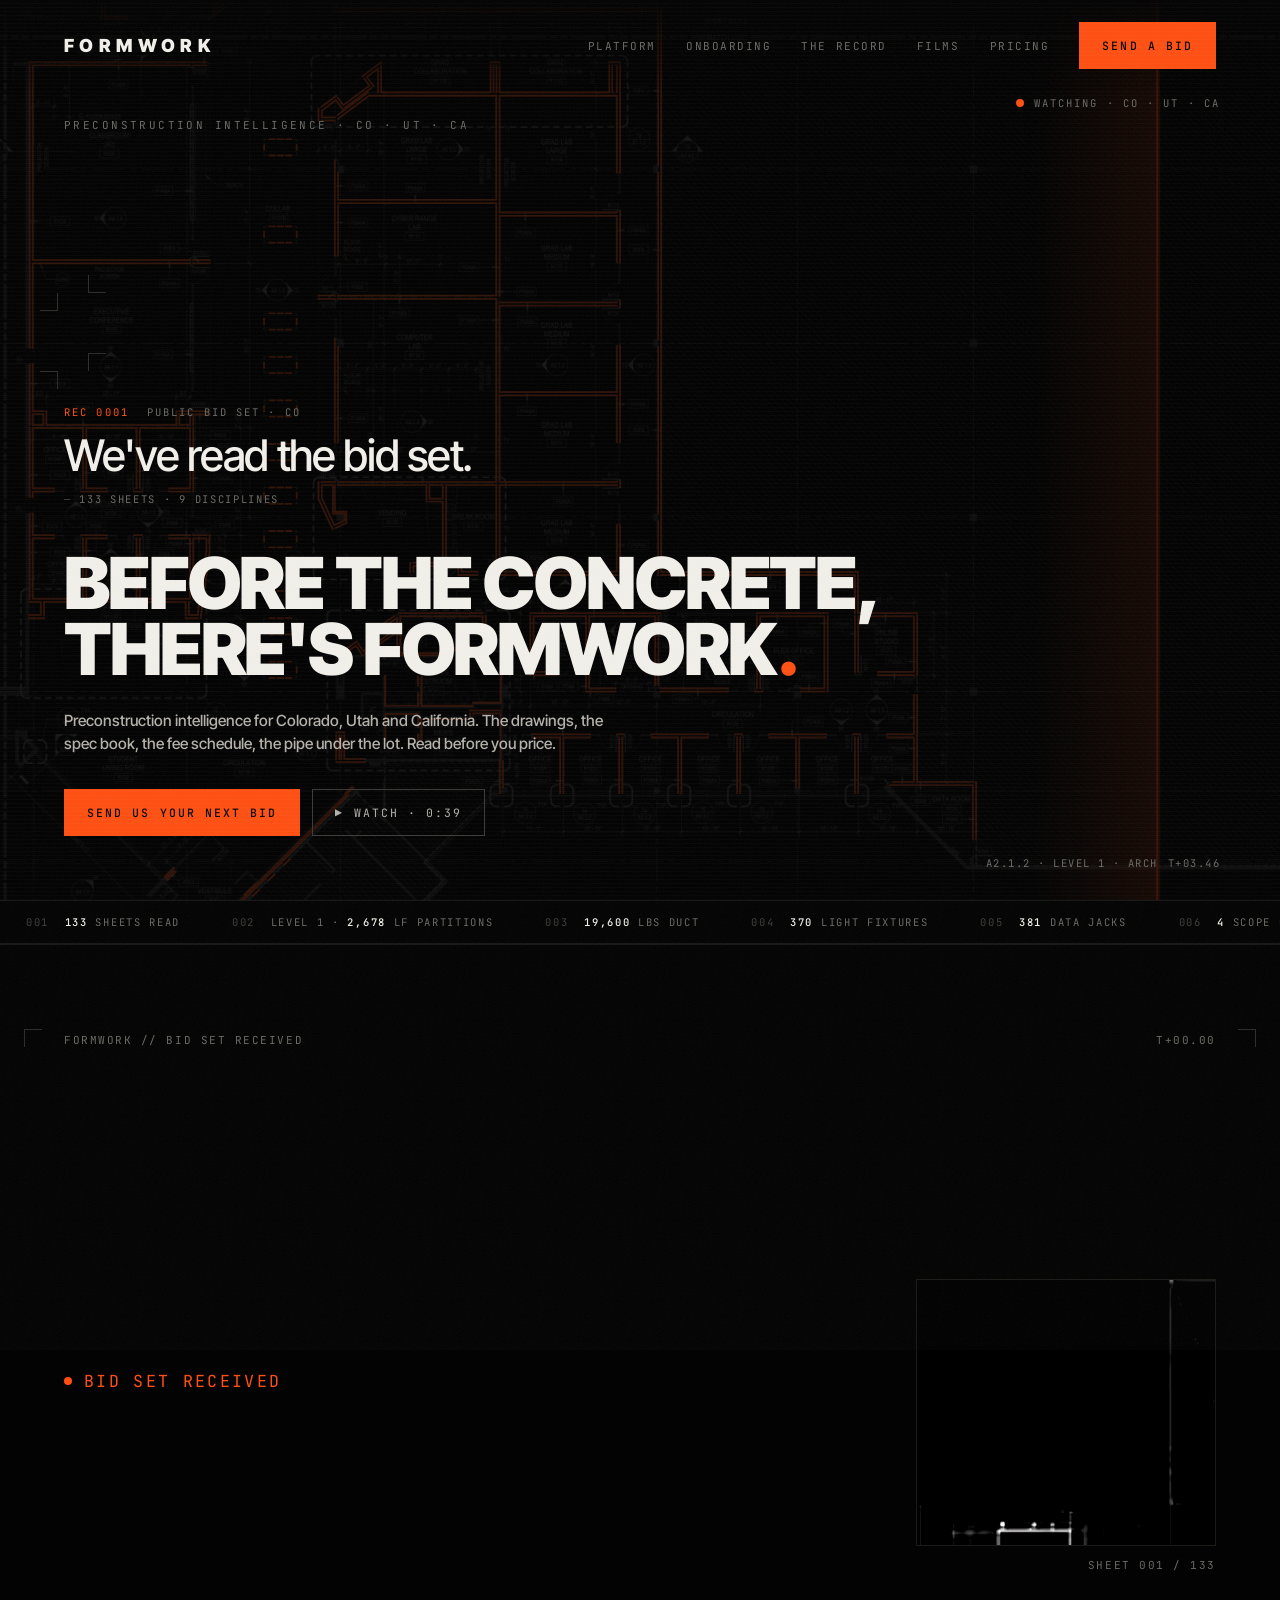
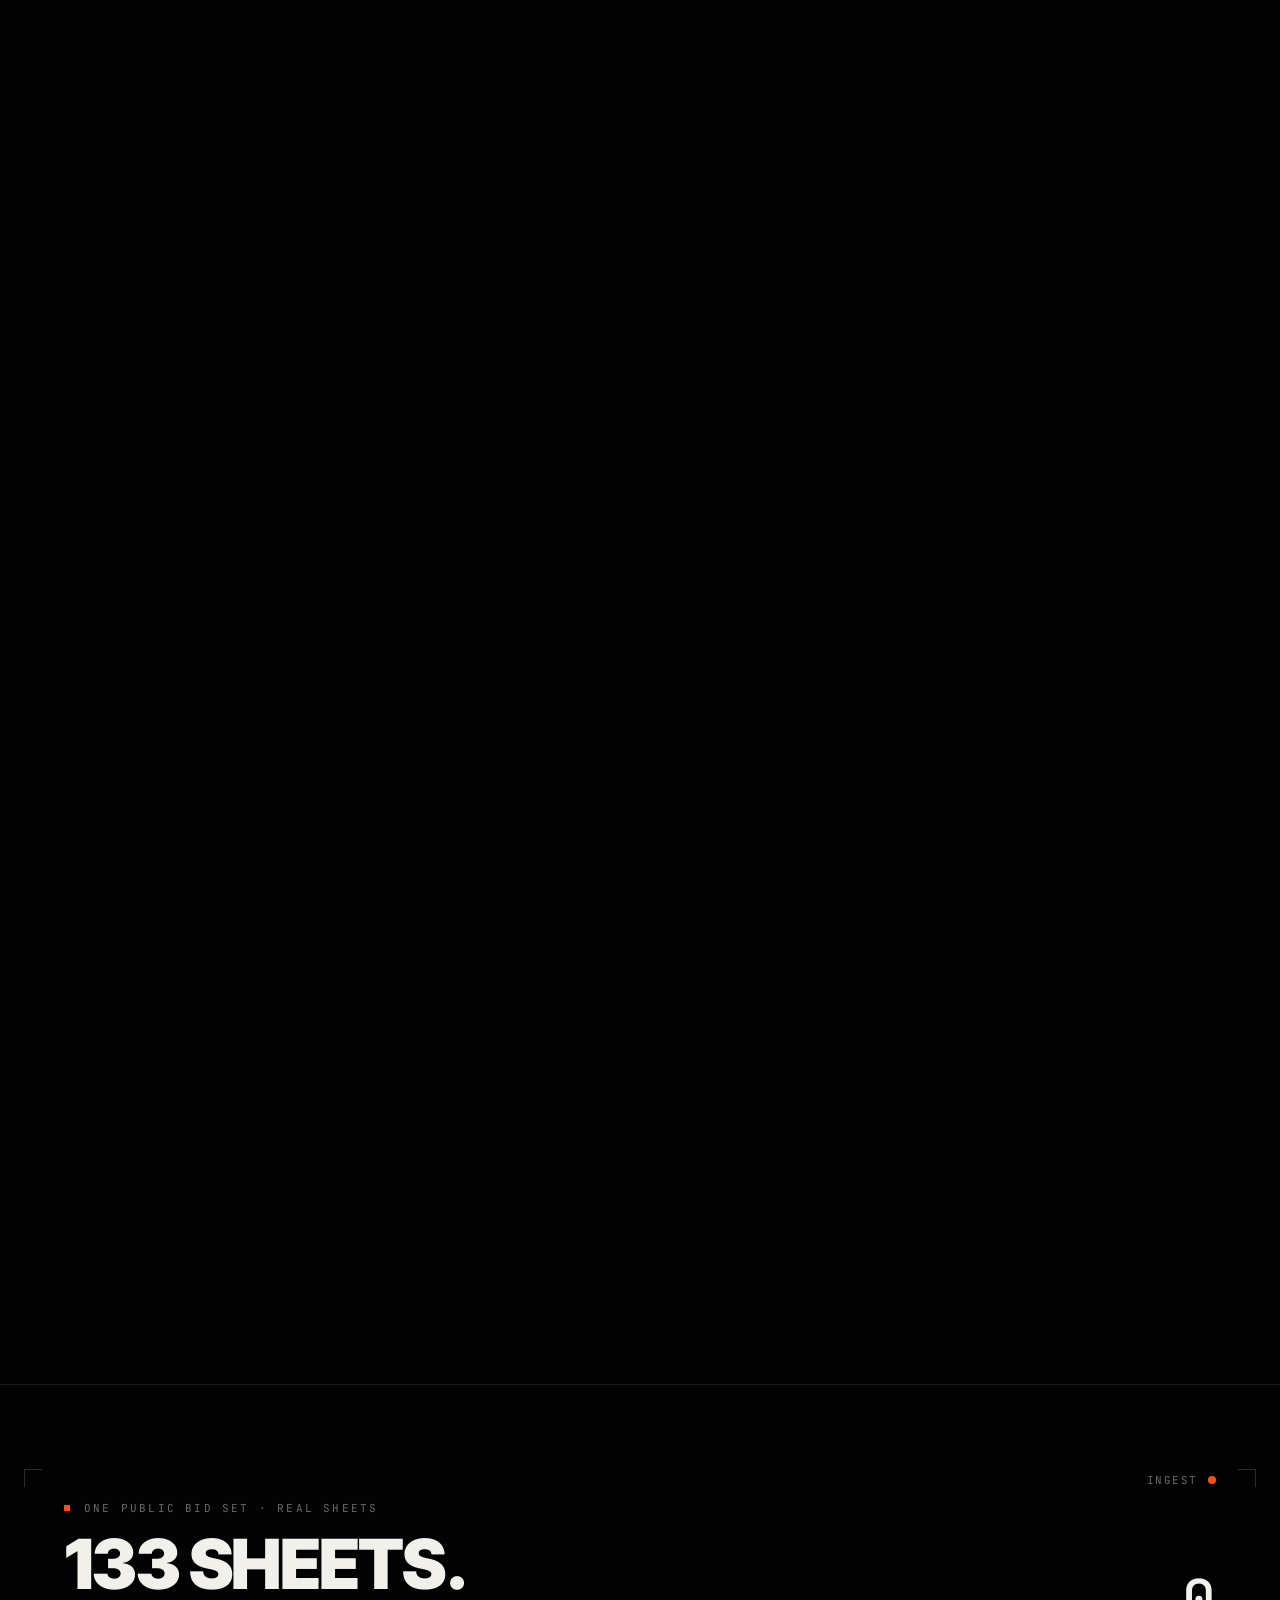
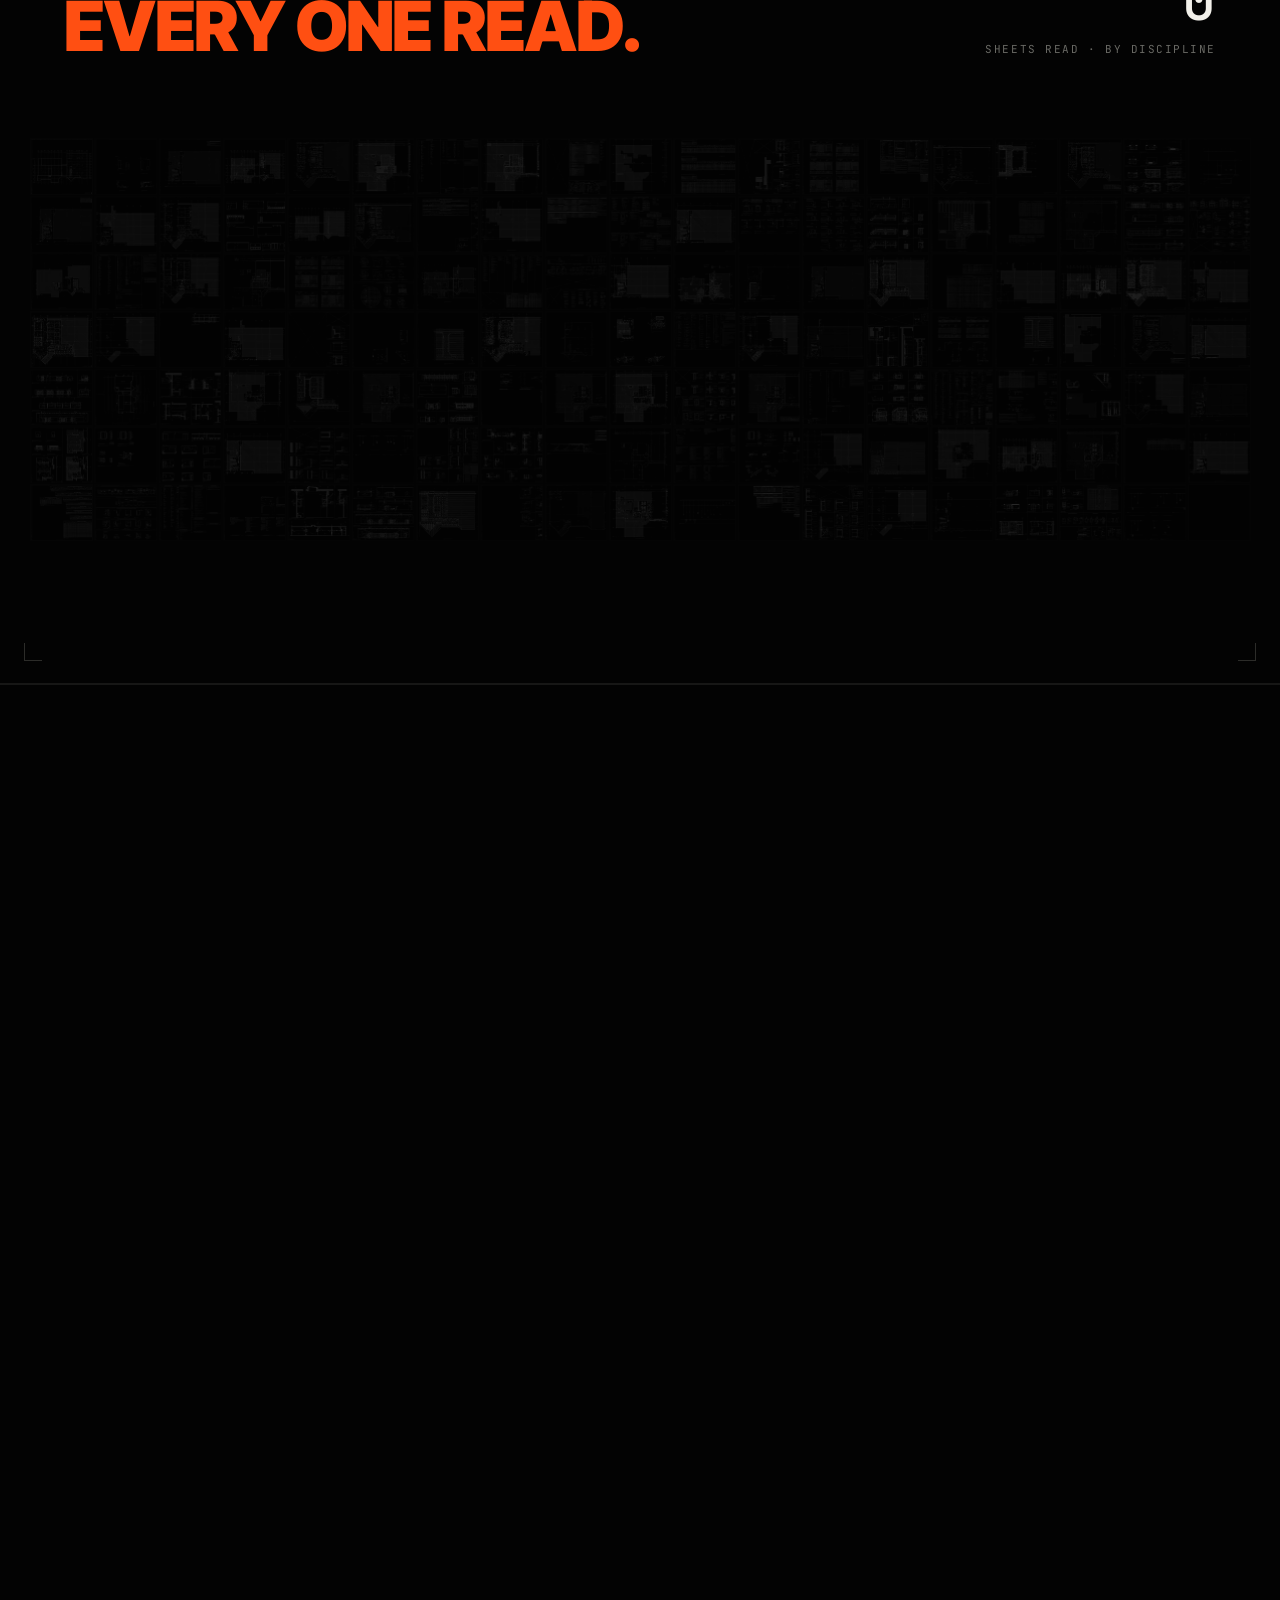
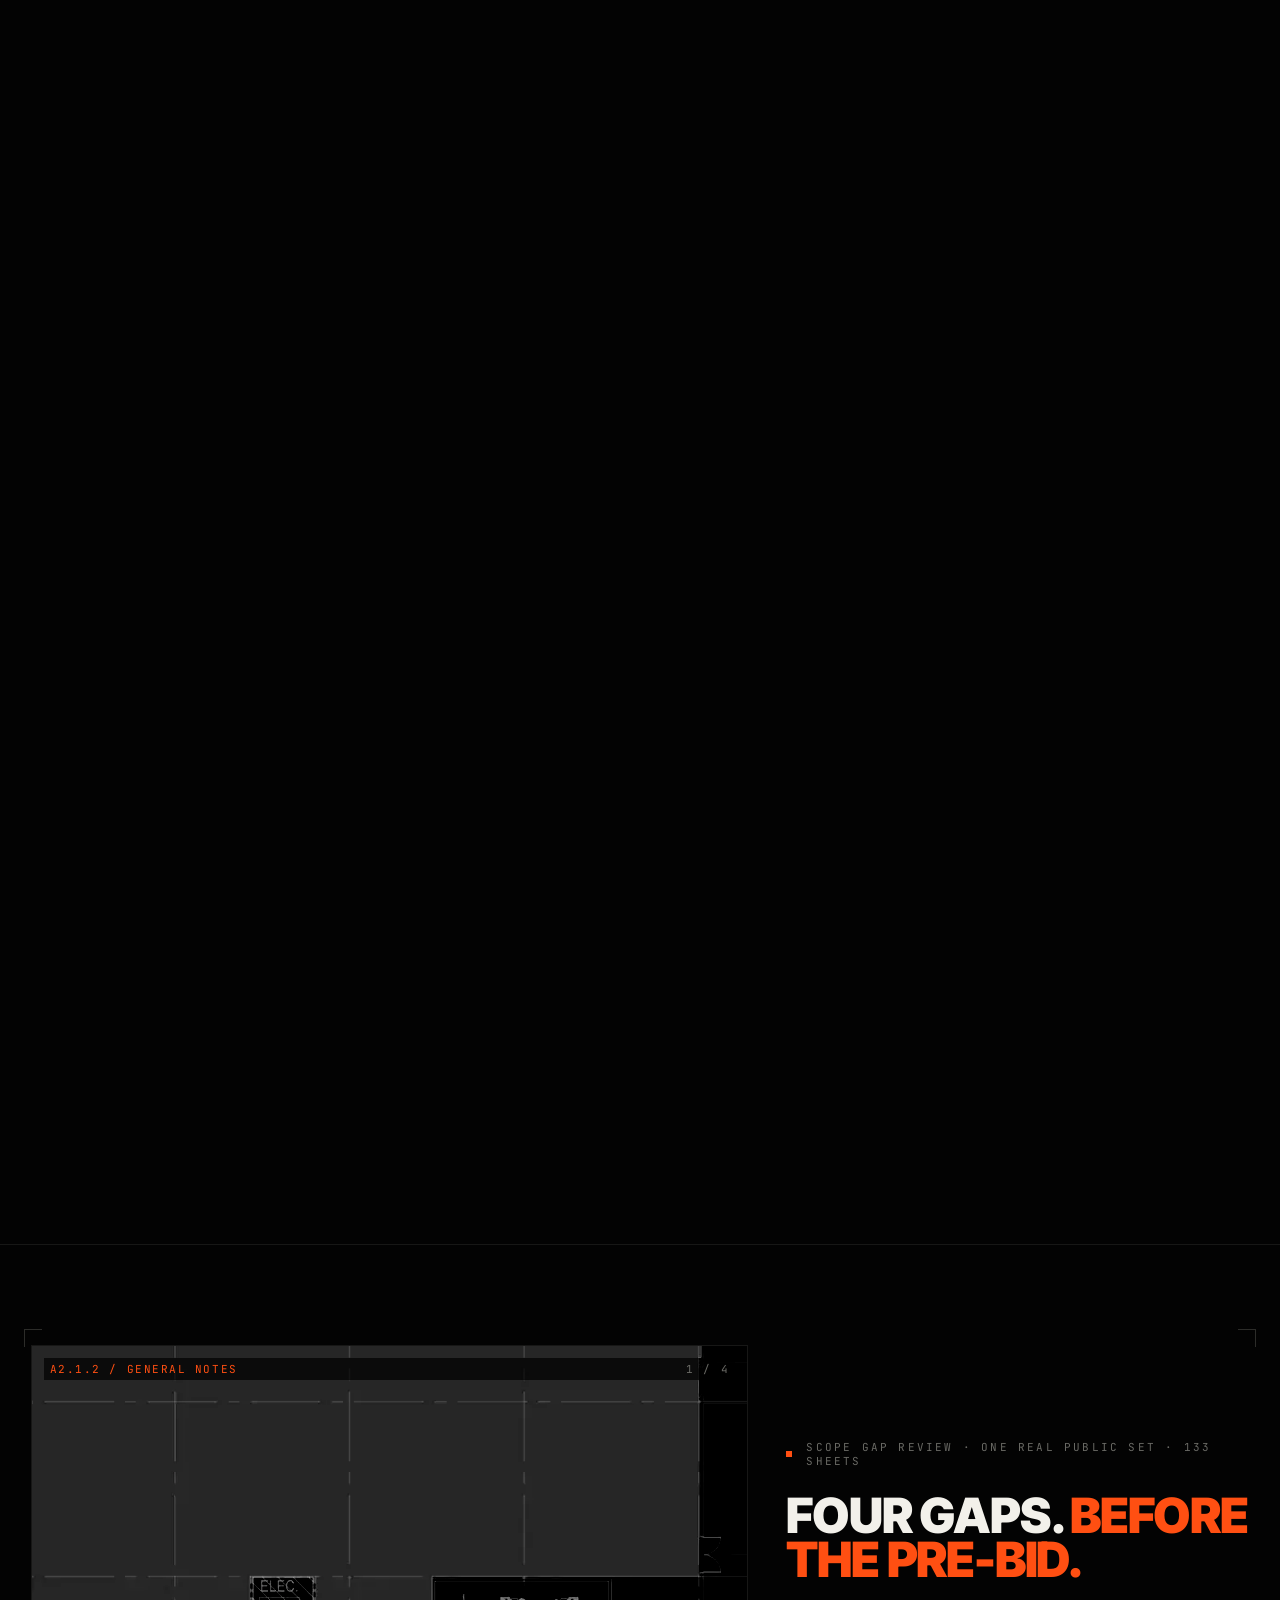
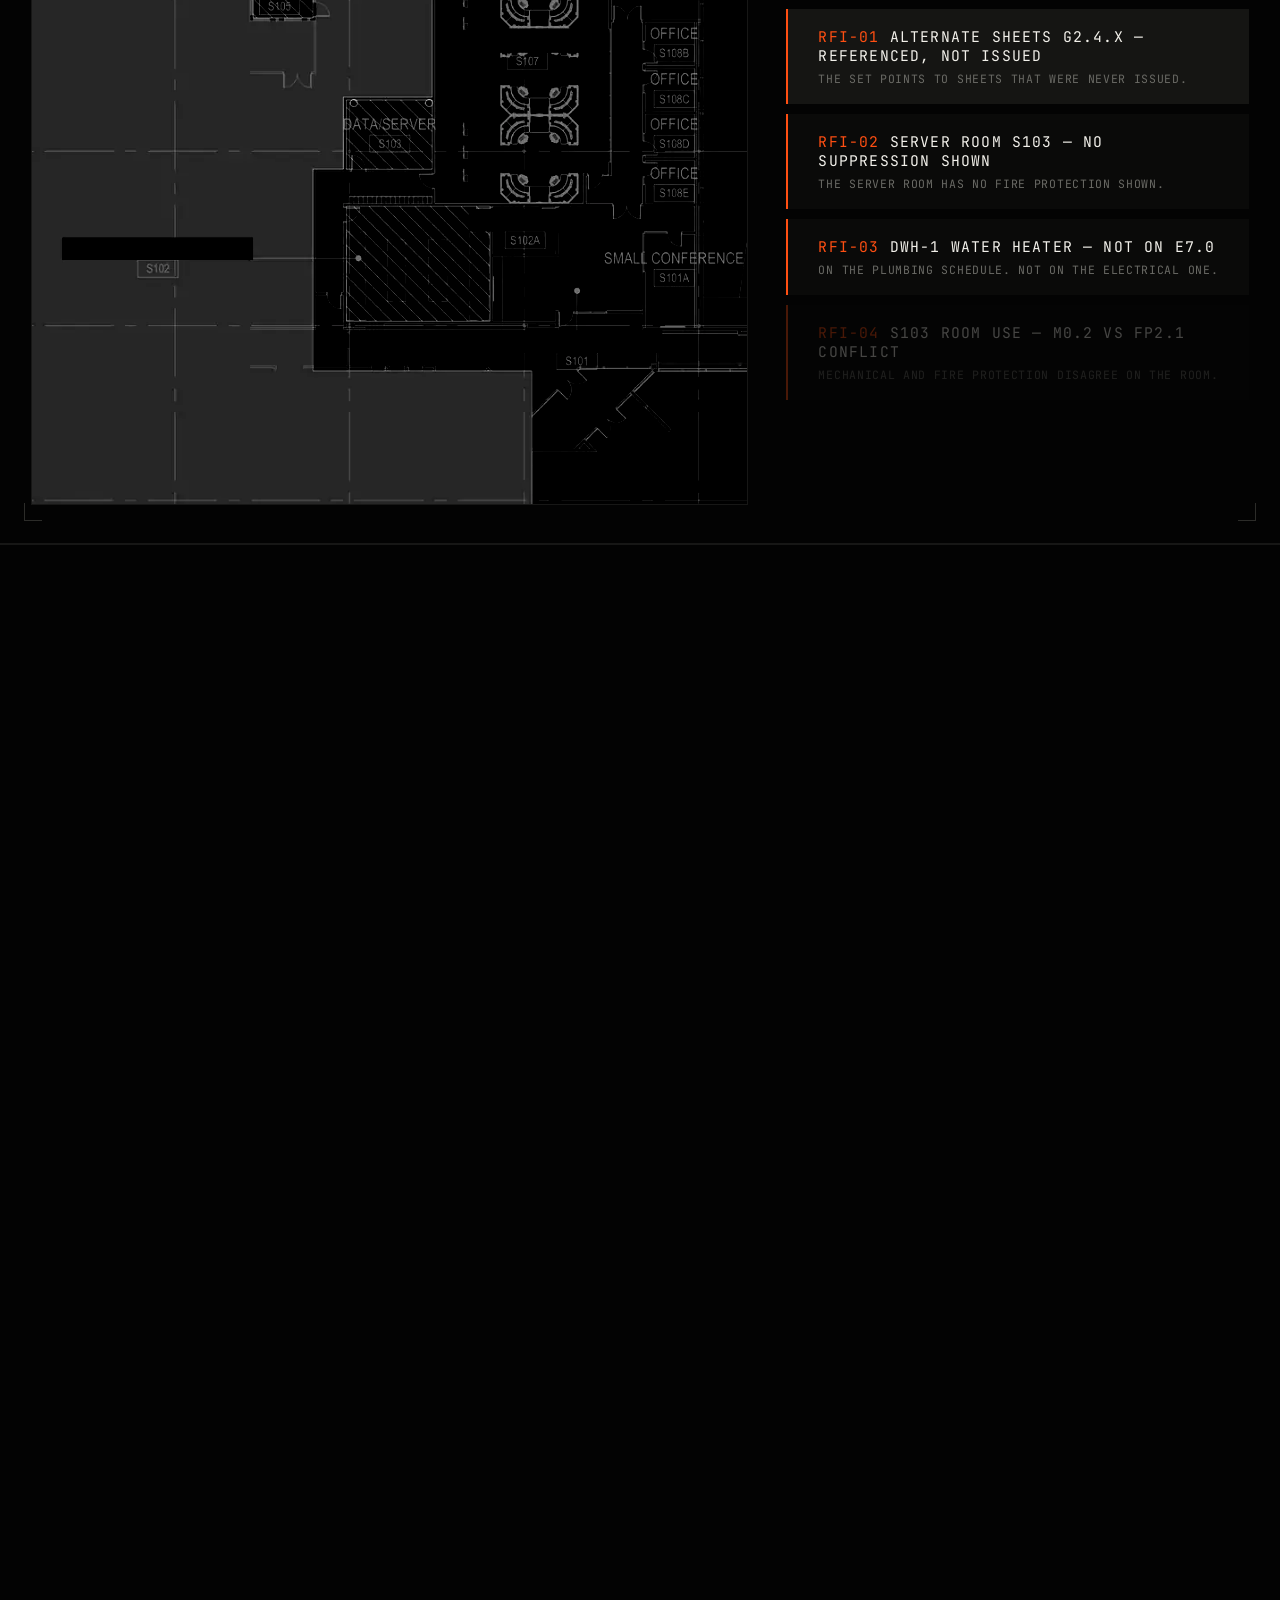
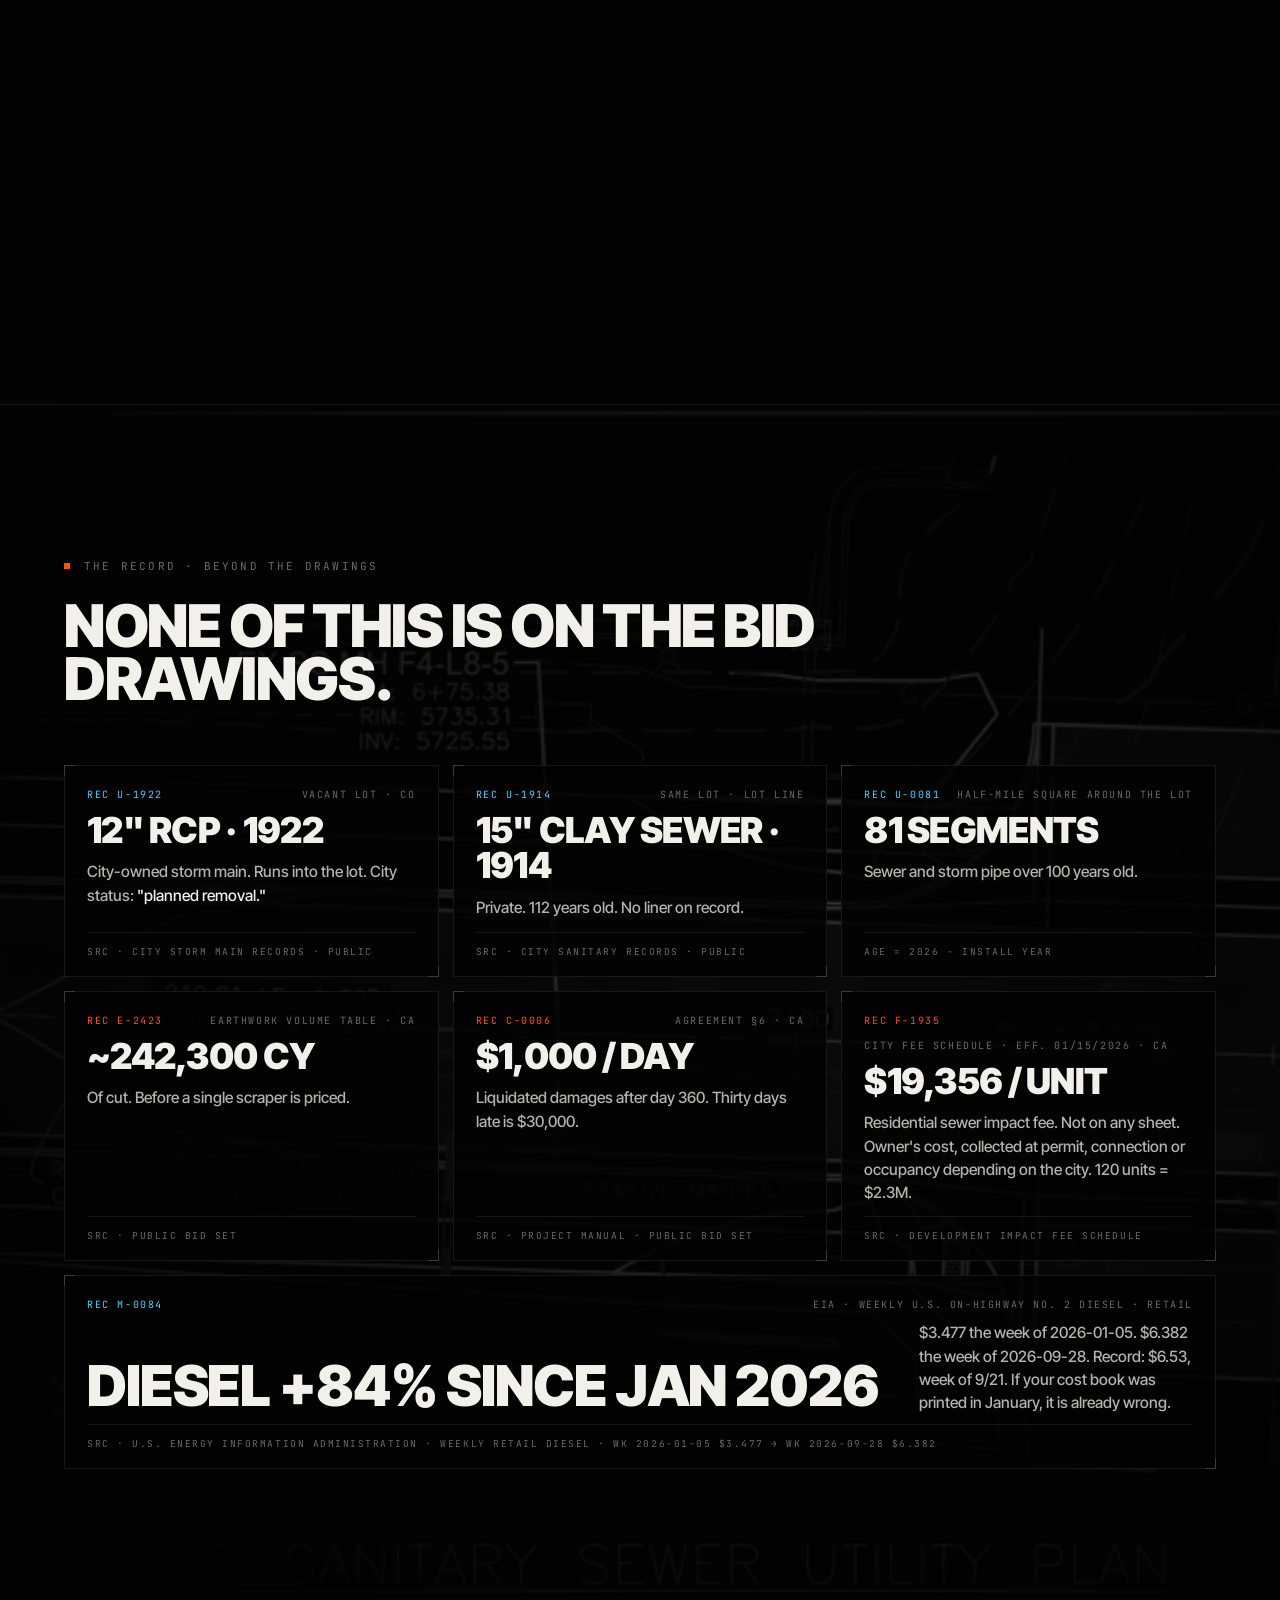
==== index.html @ 318b2a50 "Films: restore Volatile (v6) with +84% poster Co-Authored-By: Claude Opus 5.5 (1M context) <noreply@" ====
<!doctype html>
<html lang="en">
<head>
<meta charset="utf-8">
<meta name="viewport" content="width=device-width, initial-scale=1">
<title>Formwork — Before the concrete, there's Formwork.</title>
<meta name="description" content="Before the concrete, there's Formwork. Preconstruction intelligence for Colorado, Utah and California: drawings, spec book, fee schedules, the pipe under the lot and the public bid record, read before you price. Send us your next bid.">
<meta property="og:title" content="Before the concrete, there's Formwork.">
<meta property="og:description" content="We've read the bid set. 133 sheets. 4 scope gaps. A 1922 storm pipe running into the lot. Preconstruction intelligence for CO · UT · CA.">
<meta property="og:type" content="website">
<meta property="og:site_name" content="Formwork">
<meta property="og:url" content="https://tryformwork.com/">
<meta property="og:image" content="https://tryformwork.com/og-image.png">
<meta name="twitter:card" content="summary_large_image">
<meta name="twitter:title" content="Before the concrete, there's Formwork.">
<meta name="twitter:description" content="We've read the bid set. Preconstruction intelligence for CO · UT · CA.">
<meta name="twitter:image" content="https://tryformwork.com/og-image.png">
<meta name="theme-color" content="#030303">
<link rel="canonical" href="https://tryformwork.com/">
<link rel="icon" href="/fw-icon-v2.svg" type="image/svg+xml">
<link rel="alternate icon" href="/fw-icon-v2.ico" sizes="16x16 32x32">
<link rel="apple-touch-icon" href="/fw-touch-v2.png">
<link rel="manifest" href="/site.webmanifest">
<link rel="preconnect" href="https://fonts.googleapis.com">
<link rel="preconnect" href="https://fonts.gstatic.com" crossorigin>
<link href="https://fonts.googleapis.com/css2?family=Inter+Tight:wght@400;500;800;900&family=JetBrains+Mono:wght@400;500&display=swap" rel="stylesheet">
<link rel="preload" as="fetch" href="assets/a212.json" crossorigin>
<link rel="preload" as="fetch" href="assets/m21a.json" crossorigin>
<link rel="preload" as="image" href="assets/a212.webp" type="image/webp">
<script>document.documentElement.classList.add('js');</script>
<link rel="stylesheet" href="assets/site.css">
</head>
<body>
<div id="flash" aria-hidden="true"></div>

<nav>
  <a href="#" class="wordmark" aria-label="Formwork home">FORMWORK</a>
  <div class="links">
    <a class="mono dim" href="platform.html">Platform</a>
    <a class="mono dim" href="onboarding.html">Onboarding</a>
    <a class="mono dim" href="#record">The record</a>
    <a class="mono dim" href="#films">Films</a>
    <a class="mono dim" href="#pricing">Pricing</a>
    <a class="btn solid" href="#send">Send a bid</a>
  </div>
</nav>

<header class="hero">
  <!-- black plan backdrop: real A2.1.2 walls (orange) then M2.1A ducts (cyan), drawn on canvas; static frame under prefers-reduced-motion -->
  <canvas class="bg" id="heroCanvas" data-plan aria-hidden="true"></canvas>
  <i class="hud tl"></i><i class="hud tr"></i><i class="hud bl"></i><i class="hud br"></i>
  <div class="hudtxt l mono dim" aria-hidden="true"><span class="dot"></span><span>Watching · CO · UT · CA</span></div>
  <div class="hudtxt r mono dim" aria-hidden="true"><span data-hud-layer>A2.1.2 · Level 1 · Arch</span><span data-hud-t>T+00.00</span></div>

  <div class="tag mono dim">Preconstruction intelligence · CO · UT · CA</div>
  <!-- one precise fact at a time; JS cycles through #facts (first item is the no-JS / reduced-motion state) -->
  <div class="facts" id="facts" aria-live="off">
    <div class="fact on"><div class="rid mono"><span class="orange">REC 0001</span><span class="dim">Public bid set · CO</span></div><p>We've read the bid set.</p><div class="src mono dim">133 sheets · 9 disciplines</div></div>
    <div class="fact"><div class="rid mono"><span class="orange">REC 0002</span><span class="dim">A2.1.x · Arch</span></div><p>2,678 LF of partitions.</p><div class="src mono dim">Level 1 · measured from the sheets</div></div>
    <div class="fact"><div class="rid mono"><span class="orange">REC 0003</span><span class="dim">FP2.1 · Room S103</span></div><p>The server room has no suppression shown.</p><div class="src mono dim">RFI-02 · drafted before the pre-bid</div></div>
    <div class="fact"><div class="rid mono"><span class="orange">REC 0004</span><span class="dim">P7.1 vs E7.0</span></div><p>DWH-1 is on the plumbing schedule. Not the electrical.</p><div class="src mono dim">6 kW · 208V/3Ø · no circuit</div></div>
    <div class="fact"><div class="rid mono"><span class="cyan">REC 0005</span><span class="dim">Vacant lot · CO · public record</span></div><p>A 12" concrete storm pipe from 1922 runs into the lot.</p><div class="src mono dim">City status: "planned removal" · public record</div></div>
    <div class="fact"><div class="rid mono"><span class="orange">REC 0006</span><span class="dim">Agreement §6 · CA</span></div><p>$1,000 a day, starting day 361.</p><div class="src mono dim">Liquidated damages · public bid set</div></div>
    <div class="fact"><div class="rid mono"><span class="cyan">REC 0007</span><span class="dim">EIA · weekly U.S. on-highway diesel</span></div><p>Diesel is up 84% since January.</p><div class="src mono dim">Wk of 2026-01-05 $3.477 → wk of 2026-09-28 $6.382</div></div>
  </div>

  <h1 class="slam now">Before the concrete, there's Formwork<span class="orange">.</span></h1>
  <p class="sub">Preconstruction intelligence for Colorado, Utah and California. The drawings, the spec book, the fee schedule, the pipe under the lot. Read before you price.</p>
  <div class="ctas">
    <a class="btn solid" href="#send">Send us your next bid</a>
    <button class="btn ghost" type="button" data-film="assets/films/vision.mp4" data-poster="assets/films/vision.jpg">▶ Watch · 0:39</button>
  </div>
</header>

<div class="ticker mono dim" aria-hidden="true"><div class="track" id="track"></div></div>

<!-- ===== THE SEQUENCE: scroll-scrubbed beats ===== -->
<section id="seq" class="scrolly" aria-label="How a bid set gets read">
  <div class="stage">
    <i class="hud tl"></i><i class="hud tr"></i><i class="hud bl"></i><i class="hud br"></i>
    <div class="hudtxt tl mono dim" id="seqLabel">Formwork // Bid set received</div>
    <div class="hudtxt tr mono dim" id="seqT">T+00.00</div>
    <div class="hudtxt br"><span class="dot"></span></div>

    <div class="beat b1">
      <div class="term" aria-label="Bid set received: public bid set, Colorado, 133 sheets">
        <div class="hd"><span class="dot"></span>Bid set received</div>
        <div id="typed"></div>
      </div>
      <div class="flip"><div class="tile" id="flipTile"></div><div class="mono dim" id="flipNo">Sheet 001 / 133</div></div>
    </div>

    <div class="beat b2">
      <div class="mono orange usual-k">How it usually goes</div>
      <ul class="usual-l mono">
        <li>Addendum 4 drops the day before bid.</li>
        <li>Half the details say "verify in field."</li>
        <li>Firestopping: "by others."</li>
      </ul>
      <h2 class="slam big">Nobody reads all 133 sheets.</h2>
      <div class="dl"><div class="mono dim"><span>Addendum_04.pdf · posted 4:52 PM</span><span id="dlPct">3%</span></div><div class="track"><i id="dlBar"></i></div></div>
    </div>

    <div class="beat b3">
      <canvas id="seqCanvas" aria-hidden="true"></canvas>
      <div class="counts mono dim">
        <div><b data-c="2678">0</b><span class="orange">LF partitions</span></div>
        <div><b data-c="60">0</b><span>Openings</span></div>
        <div><b data-c="19600">0</b><span class="cyan">LBS duct</span></div>
        <div><b data-c="206">0</b><span class="cyan">Air devices</span></div>
        <div><b data-c="370">0</b><span>Light fixtures</span></div>
        <div><b data-c="381">0</b><span>Data jacks</span></div>
      </div>
      <div class="mono orange" style="font-size:12px;margin-bottom:14px">We did</div>
      <h2 class="slam big">Every wall. Every duct.</h2>
    </div>

    <div class="beat b4">
      <div class="rowsw"><div class="rows" id="rows"></div><div class="mono dim est">Estimate structure · sample · not a bid</div></div>
      <h2 class="slam priced">Nothing left out.</h2>
    </div>

    <div class="beat b5">
      <div class="rfis" id="seqRfis"></div>
      <h2 class="slam mid">Four things the drawings <span class="orange">don't say.</span></h2>
    </div>

    <div class="beat b6"><h2 class="slam c big" style="color:var(--mute)">We've read the set.</h2></div>
    <div class="beat b6"><h2 class="slam c big" style="color:var(--mute)">We know what's missing.</h2></div>
    <div class="beat b6"><h2 class="slam c big">Before the concrete, there's Formwork<span class="orange">.</span></h2></div>

    <div class="bar"><i id="seqBar"></i></div>
  </div>
</section>

<!-- ===== 133 SHEETS: thumbnail wall sorts itself into disciplines ===== -->
<section id="sheets" class="scrolly" aria-label="133 sheets sorted by discipline">
  <div class="stage">
    <i class="hud tl"></i><i class="hud tr"></i><i class="hud bl"></i><i class="hud br"></i>
    <div class="hudtxt tr"><span class="mono dim" id="wallState">Ingest</span><span class="dot"></span></div>
    <div class="head">
      <div><div class="label mono dim">One public bid set · real sheets</div><h2 class="slam">133 sheets. <span class="orange">Every one read.</span></h2></div>
      <div class="count"><b id="wallCount">0</b><span class="mono dim">Sheets read · by discipline</span></div>
    </div>
    <div class="wall" id="wall" role="img" aria-label="Thumbnails of all 133 sheets: General 4, Structural 1, Architectural 44, Fire 2, Plumbing 8, Mechanical 22, Electrical 27, Technology 20, Security 5"></div>
    <div class="bar"><i id="wallBar"></i></div>
  </div>
</section>

<!-- ===== SCOPE GAPS: zoom into the real sheets ===== -->
<section id="gaps" class="scrolly" aria-label="Scope gaps found in the drawings">
  <div class="stage">
    <i class="hud tl"></i><i class="hud tr"></i><i class="hud bl"></i><i class="hud br"></i>
    <div class="gapgrid">
      <div class="viewer" id="viewer">
        <div class="vt mono"><span class="orange" id="vSheet">A2.1.2 / General notes</span><span class="dim" id="vStep">1 / 4</span></div>
        <div class="vin" id="vIn"><img id="vImg" src="assets/sheets/g1.webp" alt="Crop of the drawing sheet behind the active RFI" width="800" height="1422" decoding="async"><svg viewBox="0 0 800 1422" id="vSvg" aria-hidden="true"></svg></div>
        <div class="flag mono" id="vFlag"></div>
      </div>
      <div class="gapside">
        <div class="label mono dim">Scope gap review · one real public set · 133 sheets</div>
        <h2 class="slam">Four gaps. <span class="orange">Before the pre-bid.</span></h2>
        <div id="gapCards"></div>
      </div>
    </div>
    <div class="bar"><i id="gapBar"></i></div>
  </div>
</section>

<!-- ===== THE RECORD: sourced facts, beyond the drawings ===== -->
<section id="record" class="record">
  <div class="tex" style="background-image:url(assets/tex/sewer.webp)" aria-hidden="true"></div>
  <div class="label mono dim reveal">The record · beyond the drawings</div>
  <h2 class="slam">None of this is on the bid drawings.</h2>
  <div class="dossier">
    <article class="rec reveal"><div class="rh mono"><span class="cyan">REC U-1922</span><span class="dim">Vacant lot · CO</span></div><b>12" RCP · 1922</b><p>City-owned storm main. Runs into the lot. City status: <em>"planned removal."</em></p><div class="rs mono dim">Src · city storm main records · public</div></article>
    <article class="rec reveal"><div class="rh mono"><span class="cyan">REC U-1914</span><span class="dim">Same lot · lot line</span></div><b>15" clay sewer · 1914</b><p>Private. 112 years old. No liner on record.</p><div class="rs mono dim">Src · city sanitary records · public</div></article>
    <article class="rec reveal"><div class="rh mono"><span class="cyan">REC U-0081</span><span class="dim">Half-mile square around the lot</span></div><b>81 segments</b><p>Sewer and storm pipe over 100 years old.</p><div class="rs mono dim">Age = 2026 − install year</div></article>
    <article class="rec reveal"><div class="rh mono"><span class="orange">REC E-2423</span><span class="dim">Earthwork volume table · CA</span></div><b>~242,300 CY</b><p>Of cut. Before a single scraper is priced.</p><div class="rs mono dim">Src · public bid set</div></article>
    <article class="rec reveal"><div class="rh mono"><span class="orange">REC C-0006</span><span class="dim">Agreement §6 · CA</span></div><b>$1,000 / day</b><p>Liquidated damages after day 360. Thirty days late is $30,000.</p><div class="rs mono dim">Src · project manual · public bid set</div></article>
    <article class="rec reveal"><div class="rh mono"><span class="orange">REC F-1935</span><span class="dim">City fee schedule · eff. 01/15/2026 · CA</span></div><b>$19,356 / unit</b><p>Residential sewer impact fee. Not on any sheet. Owner's cost, collected at permit, connection or occupancy depending on the city. 120 units = $2.3M.</p><div class="rs mono dim">Src · development impact fee schedule</div></article>
    <article class="rec reveal wide"><div class="rh mono"><span class="cyan">REC M-0084</span><span class="dim">EIA · weekly U.S. on-highway No. 2 diesel · retail</span></div><b>Diesel +84% since Jan 2026</b><p>$3.477 the week of 2026-01-05. $6.382 the week of 2026-09-28. Record: $6.53, week of 9/21. If your cost book was printed in January, it is already wrong.</p><div class="rs mono dim">Src · U.S. Energy Information Administration · weekly retail diesel · wk 2026-01-05 $3.477 → wk 2026-09-28 $6.382</div></article>
  </div>
</section>

<!-- ===== HOW IT USUALLY GOES: the familiar pattern ===== -->
<section id="usual" class="usual">
  <div class="label mono dim reveal">How it usually goes · the familiar pattern</div>
  <ol class="pattern">
    <li class="reveal"><span class="mono dim">01</span>The engineer of record is two time zones away, running nine other jobs.</li>
    <li class="reveal"><span class="mono dim">02</span>Nobody walked the lot.</li>
    <li class="reveal"><span class="mono dim">03</span>The survey is from 2009. The geotech stopped at 15 feet.</li>
    <li class="reveal"><span class="mono dim">04</span>Utilities: <q>Locate prior to excavation.</q></li>
    <li class="reveal"><span class="mono dim">05</span>Addendum 4 drops the day before bid.</li>
    <li class="reveal"><span class="mono dim">06</span>The low sub excluded firestopping. <span class="redact" aria-label="redacted">██████████</span></li>
  </ol>
  <div class="usual-end reveal">
    <h2 class="slam">You find it with the excavator bucket.</h2>
    <h2 class="slam dimh">Or you find it now.</h2>
  </div>
</section>

<div class="ctawrap"><div class="ctastrip reveal"><div class="t">Before the concrete, there's Formwork. <span class="dim">Send us your next bid.</span></div><div class="row"><a class="btn solid" href="#send">Send a bid</a><a class="btn ghost" href="#call" data-book>Book a call</a></div></div></div>

<section id="services">
  <div class="label mono dim reveal">Services · CO · UT · CA</div>
  <h2 class="slam">What we read. What you get back.</h2>
  <div class="svc">
    <div class="reveal">
      <div class="mini" data-mini="feed" data-label="Public bids / tracked"></div>
      <div class="k mono"><span class="orange">01 / Bid Watch</span><span class="dim">Ongoing</span></div><h3>The boards you bid.</h3><p>Public agency portals and plan rooms across Colorado, Utah and California, tracked and matched to your trades.</p><div class="meta mono dim">Agency portals · plan rooms</div>
    </div>
    <div class="reveal">
      <div class="mini" data-mini="duct" data-label="M2.1A / ductwork"></div>
      <div class="k mono"><span class="orange">02 / Quantities &amp; Estimate</span><span class="dim">Per bid</span></div><h3>Traced to the sheet.</h3><p>Every wall, opening, duct, fixture and device. Measured, priced by CSI division, in your format.</p><div class="meta mono dim">Markups · CSI estimate · your template</div>
    </div>
    <div class="reveal">
      <div class="mini" data-mini="zoom:g3" data-label="P7.1 / schedules" data-chip="DWH-1 — no circuit on E7.0"></div>
      <div class="k mono"><span class="orange">03 / Scope Gap Review</span><span class="dim">Before pre-bid</span></div><h3>RFIs before the pre-bid.</h3><p>Missing sheets. Unscheduled equipment. Disciplines that disagree. Written up while there's still time to ask.</p><div class="meta mono dim">4 gaps found in one 133-sheet set</div>
    </div>
    <div class="reveal">
      <div class="mini" data-mini="lvl" data-label="Bid day / 7 subs"></div>
      <div class="k mono"><span class="orange">04 / Bid Leveling</span><span class="dim">Bid day</span></div><h3>The low bid isn't the low bid.</h3><p>Sub numbers leveled against our quantities. Exclusions exposed. Plugs where coverage is thin.</p><div class="meta mono dim">Scope sheets · plugs · alternates</div>
    </div>
    <div class="reveal">
      <div class="mini" data-mini="bars" data-label="Bid results / public record"></div>
      <div class="k mono"><span class="orange">05 / Bid Intel</span><span class="dim">Public record</span></div><h3>Know the room.</h3><p>Public bid results, tracked. Who bid, how low, how often they win.</p><div class="meta mono dim">Bidders · spreads · hit rates</div>
    </div>
    <div class="reveal">
      <div class="mini" data-mini="gmp" data-label="E5.1 / one-line"></div>
      <div class="k mono"><span class="orange">06 / Owner-Side</span><span class="dim">Owners · developers</span></div><h3>Check the math before you sign it.</h3><p>Independent estimates, GMP review and draw reviews, from your side of the table.</p><div class="meta mono dim">Budget · GMP · lender draws</div>
    </div>
  </div>
  <div class="reveal svcfoot"><span class="mono dim">Also: bid/no-bid scoring · spec &amp; Div 00/01 · municipal fees · long-lead · buyout</span><a class="btn ghost" href="platform.html">All 11 services</a></div>
</section>

<section id="films">
  <div class="label mono dim reveal" id="reports">Films · evidence on film</div>
  <h2 class="slam">Watch what we see.</h2>
  <div class="fgrid reveal">
    <button class="fcard" type="button" data-film="assets/films/vision.mp4" data-poster="assets/films/vision.jpg"><span class="ph"><img src="assets/films/vision-t.webp" alt="" loading="lazy" decoding="async" width="640" height="360"><i class="pl mono">▶</i></span><span class="fm mono"><span class="dim">F-00 · 0:38</span><b>Before the concrete</b></span></button>
    <button class="fcard" type="button" data-film="assets/films/fullscope.mp4" data-poster="assets/films/fullscope.jpg"><span class="ph"><img src="assets/films/fullscope-t.webp" alt="" loading="lazy" decoding="async" width="640" height="360"><i class="pl mono">▶</i></span><span class="fm mono"><span class="dim">F-01 · 0:28</span><b>Full scope</b></span></button>
    <button class="fcard" type="button" data-film="assets/films/fullscope-es.mp4" data-poster="assets/films/fullscope-es.jpg" lang="es"><span class="ph"><img src="assets/films/fullscope-es-t.webp" alt="" loading="lazy" decoding="async" width="640" height="360"><i class="pl mono">▶</i></span><span class="fm mono"><span class="dim">F-01 · 0:26 · En español</span><b>Alcance completo</b></span></button>
    <button class="fcard" type="button" data-film="assets/films/assembly-ep01.mp4" data-poster="assets/films/assembly-ep01.jpg"><span class="ph"><img src="assets/films/assembly-ep01-t.webp" alt="" loading="lazy" decoding="async" width="640" height="360"><i class="pl mono">▶</i></span><span class="fm mono"><span class="dim">F-02 · Assembly series · Ep 01 · 0:34</span><b>Dirt</b></span></button>
    <button class="fcard" type="button" data-film="assets/films/assembly-ep02.mp4" data-poster="assets/films/assembly-ep02.jpg"><span class="ph"><img src="assets/films/assembly-ep02-t.webp" alt="" loading="lazy" decoding="async" width="640" height="360"><i class="pl mono">▶</i></span><span class="fm mono"><span class="dim">F-03 · Assembly series · Ep 02 · 0:32</span><b>Duct</b></span></button>
    <button class="fcard" type="button" data-film="assets/films/volatile.mp4" data-poster="assets/films/volatile.jpg"><span class="ph"><img src="assets/films/volatile-t.webp" alt="" loading="lazy" decoding="async" width="640" height="360"><i class="pl mono">▶</i></span><span class="fm mono"><span class="dim">F-04 · 0:28 · New</span><b>Volatile</b></span></button>
  </div>
</section>

<section id="operate">
  <div class="label mono dim reveal">How we operate</div>
  <h2 class="slam">Machines count. Estimators sign.</h2>
  <div class="principles">
    <div class="reveal"><h4>Sourced</h4><p>Every number points to a sheet, a clause, a fee schedule or a public record. If we can't source it, we don't say it.</p></div>
    <div class="reveal"><h4>Human-reviewed</h4><p>Machines do the counting. An estimator reviews every number before it leaves.</p></div>
    <div class="reveal"><h4>From the field</h4><p>Healthcare, education, civil and development work. We've run jobs and bought them. It reads like an estimator wrote it, because one did.</p></div>
  </div>
</section>

<section class="tagline">
  <div class="tex" style="background-image:url(assets/tex/grading.webp)" aria-hidden="true"></div>
  <div class="row">
    <h2 class="slam">Before the concrete,<br>there's Formwork<span class="orange">.</span></h2>
    <p class="reveal">The drawings. The spec book. The fee schedule. The ground under the lot. Read before you price.</p>
  </div>
</section>

<section id="pricing">
  <div class="label mono dim reveal">Pricing</div>
  <h2 class="slam">Priced by scope.</h2>
  <div class="tiers reveal">
    <div class="tier"><div class="mono dim tk">Start here</div><h3>Gap Check</h3><div class="price">$0</div><p>Send one set. We send back the scope gaps and RFIs we find. That's all.</p><a class="btn ghost" href="send.html?want=gap">Send the set</a></div>
    <div class="tier"><div class="mono dim tk">Subs · one trade</div><h3>Trade Scope</h3><div class="price">$750<small> + / scope</small></div><ul><li>Quantities + markups, one trade</li><li>Scope-gap notes for that trade</li><li>In your takeoff format</li></ul><a class="btn ghost" href="send.html?want=scope">Send the set</a></div>
    <div class="tier hot"><div class="mono orange tk">GCs · whole set</div><h3>Full Bid Package</h3><div class="price">Quoted<small> on receipt</small></div><ul><li>Quantities, every division</li><li>CSI estimate with markups</li><li>RFIs before the pre-bid</li><li>Re-run on the last addendum</li></ul><a class="btn solid" href="send.html?want=package">Send a bid</a></div>
    <div class="tier"><div class="mono dim tk">Owners &amp; developers</div><h3>Owner-Side</h3><div class="price">Custom</div><ul><li>Budget &amp; design-phase estimates</li><li>GMP and bid leveling review</li><li>Lender cost &amp; draw reviews</li></ul><a class="btn ghost" href="send.html?want=owner">Send the GMP</a></div>
  </div>
  <p class="tiernote mono dim reveal">Bidding every week? Bid Desk: a monthly allotment from $3K / mo. <a href="#call" data-book>Talk to us</a></p>
</section>

<section id="send">
  <div class="label mono dim reveal">Bid set intake · no account</div>
  <h2 class="slam">Send us your next bid.</h2>
  <p class="lede reveal">We'll tell you what's missing.</p>
  <div class="intake-wrap">
    <div class="intake" data-intake><noscript><p>Email the plan-room link and bid date to <a class="orange" href="mailto:hello@tryformwork.com">hello@tryformwork.com</a>.</p></noscript></div>
    <aside class="cal" id="call">
      <div class="mono dim ititle"><span class="dot"></span>Rather talk it through?</div>
      <h3>Fifteen minutes.</h3>
      <p>Walk us through the bid, your trades and how you price. We'll tell you what we'd flag.</p>
      <!-- TODO(owner): set CAL_URL in assets/site.js to swap this placeholder for the Cal.com embed -->
      <div class="calbox" data-cal><div><div class="mono dim" style="font-size:11px">Calendar link coming</div><p class="calnote">Until then, email us and we'll set a time.</p><a class="btn ghost" href="mailto:hello@tryformwork.com?subject=Book%20a%20call%20%E2%80%94%20Formwork" data-book>Email to book</a></div></div>
    </aside>
  </div>
</section>

<footer class="mono dim">
  <div class="wordmark" style="color:var(--ink)">FORMWORK</div>
  <div class="brandline">Before the concrete, there's Formwork.</div>
  <a href="send.html" class="orange">Send us your next bid →</a>
  <div class="fl" role="navigation" aria-label="Footer"><a href="platform.html">Platform</a><a href="onboarding.html">Onboarding</a><a href="send.html">Send a bid</a><a href="#call">Book a call</a></div>
  <div class="socials"><a href="https://www.linkedin.com/company/tryformwork" target="_blank" rel="noopener" aria-label="Formwork on LinkedIn">LinkedIn</a><a href="https://www.instagram.com/tryformwork" target="_blank" rel="noopener" aria-label="Formwork on Instagram">Instagram</a><a href="https://www.facebook.com/profile.php?id=100092640950179" target="_blank" rel="noopener" aria-label="Formwork on Facebook">Facebook</a></div>
  <div>Watching · CO · UT · CA · tryformwork.com · © <span data-year></span> Formwork</div>
</footer>
<div class="mbar" id="mbar"><a class="solid" href="#send">Send a bid</a><a href="#call" data-book>Book a call</a></div>

<div class="modal" id="modal" role="dialog" aria-modal="true" aria-label="Video player"><button class="x mono dim" id="close" type="button">Close ✕</button><video id="film" controls playsinline preload="none"></video></div>

<script src="assets/site.js" defer></script>
</body>
</html>
---- assets/site.css ----
:root {
    --bg: #030303; --bg2: #0b0b0a; --line: #1f1f1d; --ink: #f2f0ea; --dim: #7a7a74; --mute: #4a4a46;
    --orange: #ff4f12; --cyan: #4fd1ff;
    --sans: 'Inter Tight', system-ui, sans-serif; --mono: 'JetBrains Mono', ui-monospace, monospace;
    --pad: clamp(20px, 5vw, 96px);
  }
  * { box-sizing: border-box; margin: 0; padding: 0; }
[hidden] { display: none !important; }
  html { scroll-behavior: smooth; overflow-x: clip; }
  body { background: var(--bg); color: var(--ink); font-family: var(--sans); -webkit-font-smoothing: antialiased; overflow-x: clip; }
  body::after { /* film grain */
    content: ''; position: fixed; inset: -50%; pointer-events: none; z-index: 100; opacity: .07;
    background-image: url("data:image/svg+xml,%3Csvg xmlns='http://www.w3.org/2000/svg' width='200' height='200'%3E%3Cfilter id='n'%3E%3CfeTurbulence type='fractalNoise' baseFrequency='.9' numOctaves='2'/%3E%3C/filter%3E%3Crect width='200' height='200' filter='url(%23n)'/%3E%3C/svg%3E");
    animation: grain 1s steps(6) infinite;
  }
  body::before { /* scanlines */
    content: ''; position: fixed; inset: 0; pointer-events: none; z-index: 99; opacity: .05;
    background: repeating-linear-gradient(0deg, #fff 0 1px, transparent 1px 4px);
  }
  #flash { position: fixed; inset: 0; background: #fff; opacity: 0; pointer-events: none; z-index: 98; }
  #flash.go { animation: flash .16s ease-out; }
  @keyframes flash { 0% { opacity: .16; } 100% { opacity: 0; } }
  @keyframes grain { 0%{transform:translate(0,0)} 25%{transform:translate(-3%,2%)} 50%{transform:translate(2%,-3%)} 75%{transform:translate(-2%,-1%)} 100%{transform:translate(1%,3%)} }
  @keyframes blink { 50% { opacity: .15; } }
  a { color: inherit; text-decoration: none; }
  .mono { font-family: var(--mono); text-transform: uppercase; letter-spacing: .14em; }
  .dim { color: var(--dim); } .orange { color: var(--orange); } .cyan { color: var(--cyan); }
  h1, h2, h3 { font-weight: 900; text-transform: uppercase; letter-spacing: -.03em; line-height: .9; }

  /* slam-in headline: scale down + RGB split, like the films */
  .slam { transform-origin: 0 100%; }
  .slam.c { transform-origin: 50% 50%; }
  .js .slam:not(.hit) { opacity: 0; }
  .slam.hit { animation: slam .6s cubic-bezier(.16,1,.3,1) both; }
  @keyframes slam {
    0% { opacity: 0; transform: scale(1.3); text-shadow: -16px 0 rgba(79,209,255,.85), 16px 0 rgba(255,79,18,.85); }
    20% { opacity: 1; }
    45% { text-shadow: -5px 0 rgba(79,209,255,.55), 5px 0 rgba(255,79,18,.55); }
    100% { opacity: 1; transform: none; text-shadow: 0 0 rgba(79,209,255,0), 0 0 rgba(255,79,18,0); }
  }

  /* nav */
  nav { position: fixed; top: 0; left: 0; right: 0; z-index: 50; display: flex; align-items: center; justify-content: space-between; padding: 22px var(--pad); background: linear-gradient(180deg, rgba(3,3,3,.9), rgba(3,3,3,0)); }
  .wordmark { font-weight: 900; letter-spacing: .3em; font-size: 18px; }
  nav .links { display: flex; gap: 36px; align-items: center; font-size: 12px; }
  nav .links a.mono:hover { color: var(--ink); }
  .btn { display: inline-flex; align-items: center; gap: 14px; font-family: var(--mono); text-transform: uppercase; letter-spacing: .14em; font-size: 13px; padding: 16px 26px; border: 1.5px solid var(--ink); color: var(--ink); background: transparent; cursor: pointer; transition: all .2s; }
  .btn:hover { background: var(--ink); color: var(--bg); }
  .btn.solid { background: var(--orange); border-color: var(--orange); color: #050505; font-weight: 500; }
  .btn.solid:hover { background: var(--ink); border-color: var(--ink); }
  @media (max-width: 1000px) { nav .links a.mono { display: none; } }
  @media (max-width: 520px) { nav { padding: 16px var(--pad); } .wordmark { font-size: 15px; letter-spacing: .24em; } nav .btn { padding: 11px 14px; font-size: 11px; gap: 8px; white-space: nowrap; } }

  /* HUD bits */
  .hud { position: absolute; z-index: 3; width: 26px; height: 26px; border-color: var(--mute); border-style: solid; pointer-events: none; }
  .hud.tl { top: 90px; left: 24px; border-width: 1.5px 0 0 1.5px; } .hud.tr { top: 90px; right: 24px; border-width: 1.5px 1.5px 0 0; }
  .hud.bl { bottom: 24px; left: 24px; border-width: 0 0 1.5px 1.5px; } .hud.br { bottom: 24px; right: 24px; border-width: 0 1.5px 1.5px 0; }
  .hudtxt { position: absolute; z-index: 3; font-size: 11px; pointer-events: none; display: flex; align-items: center; gap: 10px; }
  .dot { display: inline-block; width: 8px; height: 8px; background: var(--orange); border-radius: 50%; animation: blink 1s steps(2) infinite; flex: none; }
  @media (max-width: 520px) { .hud.tl, .hud.tr { top: 74px; } .hud { width: 18px; height: 18px; } }

  /* hero */
  .hero { position: relative; min-height: 100svh; display: flex; flex-direction: column; justify-content: flex-end; padding: 140px var(--pad) 70px; overflow: hidden; }
  .hero canvas.bg { position: absolute; inset: 0; width: 100%; height: 100%; opacity: .42; display: block; }
  .hero::before { content: ''; position: absolute; inset: 0; z-index: 1; background: linear-gradient(0deg, var(--bg) 4%, rgba(3,3,3,.55) 45%, rgba(3,3,3,.75) 100%); }
  .hero > * { position: relative; z-index: 2; }
  .hero .tag { font-size: 13px; margin-bottom: 28px; display: flex; align-items: center; gap: 12px; }
  .hero .tag .blink { display: inline-block; width: 8px; height: 8px; background: var(--orange); animation: blink 1s steps(2) infinite; flex: none; }
  .hero h1 { font-size: clamp(46px, 9.2vw, 168px); max-width: 15ch; }
  .hero h1 em { font-style: normal; color: var(--orange); }
  .hero .sub { margin-top: 34px; max-width: 640px; font-size: clamp(17px, 1.5vw, 21px); line-height: 1.5; color: #c9c7c0; font-weight: 500; }
  .hero .ctas { display: flex; flex-wrap: wrap; gap: 16px; margin-top: 44px; }
  .hero .hudtxt.r { position: absolute; right: 60px; bottom: 30px; }
  @media (max-width: 700px) { .hero .hudtxt.r { display: none; } }

  /* ticker */
  .ticker { border-top: 1px solid var(--line); border-bottom: 1px solid var(--line); overflow: hidden; white-space: nowrap; padding: 18px 0; font-size: 13px; }
  .ticker .track { display: inline-block; animation: tick 38s linear infinite; }
  .ticker span { margin: 0 34px; } .ticker b { color: var(--ink); font-weight: 500; }
  @keyframes tick { to { transform: translateX(-50%); } }

  section { padding: clamp(80px, 12vw, 180px) var(--pad); position: relative; }
  .label { font-size: 13px; margin-bottom: 30px; display: flex; gap: 14px; align-items: center; }
  .label::before { content: ''; width: 10px; height: 10px; background: var(--orange); animation: blink 1.4s steps(2) infinite; flex: none; }
  h2 { font-size: clamp(38px, 6.4vw, 112px); max-width: 16ch; }

  /* ---------- scroll-driven stages ---------- */
  .scrolly { padding: 0; position: relative; }
  .stage { position: sticky; top: 0; height: 100vh; height: 100svh; overflow: hidden; }
  .stage .hud.tl, .stage .hud.tr { top: 84px; }
  .stage .hudtxt.tl { top: 88px; left: 64px; } .stage .hudtxt.tr { top: 88px; right: 64px; }
  .stage .hudtxt.br { bottom: 30px; right: 64px; }
  .stage .bar { position: absolute; left: 0; right: 0; bottom: 0; height: 2px; background: var(--line); z-index: 4; }
  .stage .bar i { position: absolute; inset: 0; background: var(--orange); transform-origin: 0 0; transform: scaleX(0); }
  @media (max-width: 520px) { .stage .hud.tl, .stage .hud.tr { top: 72px; } .stage .hudtxt.tl { left: 46px; top: 76px; font-size: 9.5px; } .stage .hudtxt.tr { right: 46px; top: 76px; font-size: 9.5px; } .stage .hudtxt.br { right: 50px; bottom: 28px; } }

  /* sequence (film beats) */
  #seq { height: 760vh; border-top: 1px solid var(--line); }
  #seqCanvas { position: absolute; inset: 0; width: 100%; height: 100%; display: block; }
  .beat { position: absolute; inset: 0; visibility: hidden; opacity: 0; padding: 130px var(--pad) 70px; display: flex; flex-direction: column; justify-content: center; }
  .beat.on { visibility: visible; opacity: 1; }
  .beat .big { font-size: clamp(42px, 8.6vw, 150px); }
  .beat .mid { font-size: clamp(34px, 6.2vw, 108px); }
  /* b1 terminal */
  .b1 { flex-direction: row; align-items: center; justify-content: space-between; gap: 40px; }
  .term { font-family: var(--mono); font-size: clamp(11px, 1.5vw, 22px); letter-spacing: .1em; text-transform: uppercase; line-height: 2.1; white-space: pre; }
  .term .hd { color: var(--orange); margin-bottom: 18px; display: flex; align-items: center; gap: 12px; letter-spacing: .14em; }
  .term .cur::after { content: '▌'; color: var(--orange); animation: blink .8s steps(2) infinite; }
  .flip { flex: none; text-align: right; }
  .flip .tile { width: 300px; height: 267px; border: 1px solid var(--line); background: #000 url(sheets/thumbs.webp) no-repeat; background-size: 3000px auto; filter: brightness(2.4) contrast(1.4); margin-left: auto; }
  .flip .mono { font-size: 11px; margin-top: 12px; }
  @media (max-width: 860px) { .b1 { flex-direction: column; align-items: flex-start; justify-content: center; gap: 30px; } .flip { text-align: left; } .flip .tile { width: 180px; height: 160px; background-size: 1800px auto; margin-left: 0; } }
  /* b2 download */
  .dl { margin-top: 60px; max-width: 900px; width: 100%; }
  .dl .mono { font-size: clamp(10px, 1.2vw, 15px); margin-bottom: 12px; display: flex; justify-content: space-between; gap: 12px; }
  .dl .track { height: 6px; background: #1c1c1a; } .dl .track i { display: block; height: 100%; background: var(--dim); width: 3%; animation: stuck 1.1s steps(3) infinite; }
  @keyframes stuck { 50% { opacity: .5; } }
  /* b3 takeoff */
  .b3 { justify-content: flex-end; }
  .b3::before { content: ''; position: absolute; inset: 0; background: linear-gradient(0deg, rgba(3,3,3,.95) 0%, rgba(3,3,3,0) 50%); }
  .b3 > * { position: relative; }
  .b3 > canvas { position: absolute; }
  .b3 .counts { position: absolute; right: var(--pad); top: 130px; text-align: right; display: grid; gap: 6px; }
  .b3 .counts div { display: flex; gap: 16px; justify-content: flex-end; align-items: baseline; }
  .b3 .counts b { font-family: var(--mono); font-weight: 500; font-size: clamp(22px, 3vw, 44px); color: var(--ink); }
  .b3 .counts span { font-size: 11px; width: 130px; text-align: left; }
  @media (max-width: 700px) { .b3 .counts { left: var(--pad); right: auto; top: 108px; text-align: left; grid-template-columns: 1fr 1fr; gap: 4px 18px; background: rgba(3,3,3,.6); } .b3 .counts div { justify-content: flex-start; gap: 8px; } .b3 .counts b { font-size: 20px; } .b3 .counts span { width: auto; font-size: 8.5px; } }
  /* b4 priced */
  .b4 { flex-direction: row; align-items: center; gap: 60px; }
  .rows { flex: 1; max-width: 820px; font-family: var(--mono); text-transform: uppercase; letter-spacing: .08em; }
  .rows .r { display: flex; align-items: baseline; border-bottom: 1px solid var(--line); padding: clamp(7px, 1.2vh, 13px) 0; font-size: clamp(11px, 1.45vw, 22px); opacity: 0; }
  .rows .r.in { opacity: 1; }
  .rows .r i { font-style: normal; color: var(--orange); width: 3.6em; flex: none; } .rows .r span { flex: 1; } .rows .r b { font-weight: 500; }
  .b4 .priced { font-size: clamp(56px, 11vw, 190px); color: var(--orange); }
  @media (max-width: 860px) { .b4 { flex-direction: column-reverse; align-items: stretch; gap: 28px; } }
  /* b5 rfis */
  .rfis { display: grid; gap: 14px; max-width: 1100px; margin-bottom: 50px; }
  .rfi { display: flex; gap: 30px; align-items: center; border-left: 5px solid var(--orange); background: #0d0d0c; padding: clamp(12px, 2vh, 22px) clamp(14px, 2.4vw, 30px); font-family: var(--mono); text-transform: uppercase; letter-spacing: .08em; font-size: clamp(11px, 1.5vw, 22px); opacity: 0; transform: translateX(140px); transition: transform .35s cubic-bezier(.16,1,.3,1), opacity .2s; }
  .rfi.in { opacity: 1; transform: none; }
  .rfi i { font-style: normal; color: var(--orange); flex: none; }
  @media (max-width: 600px) { .rfi { flex-direction: column; align-items: flex-start; gap: 6px; } .rfis { gap: 10px; margin-bottom: 30px; } }
  /* b6 */
  .b6 { align-items: center; text-align: center; }
  .b6 .big { font-size: clamp(44px, 10vw, 180px); max-width: none; }

  /* 133 sheet wall */
  #sheets { height: 340vh; border-top: 1px solid var(--line); }
  #sheets .head { position: absolute; left: var(--pad); right: var(--pad); top: 116px; display: flex; justify-content: space-between; align-items: flex-end; gap: 20px; z-index: 2; }
  #sheets .head .label { margin-bottom: 18px; }
  #sheets .head h2 { font-size: clamp(32px, 5.4vw, 92px); max-width: 12ch; }
  #sheets .count { text-align: right; } #sheets .count b { font-family: var(--mono); font-weight: 500; font-size: clamp(30px, 4.4vw, 72px); display: block; }
  #sheets .count span { font-size: 11px; }
  .wall { position: absolute; left: var(--pad); right: var(--pad); bottom: 92px; }
  .wall .t { position: absolute; left: 0; top: 0; background: #000 url(sheets/thumbs.webp) no-repeat; transform-origin: 0 0; will-change: transform, opacity; outline: 1px solid rgba(255,255,255,.07); }
  .wall.sorted .t.ARCH { outline-color: rgba(255,79,18,.85); } .wall.sorted .t.MECH { outline-color: rgba(79,209,255,.85); }
  .wall .lab { position: absolute; top: 100%; padding-top: 10px; font-size: 10.5px; opacity: 0; transition: opacity .3s; white-space: nowrap; }
  .wall .lab b { display: block; font-family: var(--mono); font-weight: 500; font-size: clamp(13px, 1.8vw, 26px); color: var(--ink); letter-spacing: 0; }
  .wall.sorted .lab { opacity: 1; }
  @media (max-width: 700px) { #sheets .head { flex-direction: column; align-items: flex-start; top: 96px; gap: 10px; } #sheets .count { text-align: left; } .wall .lab { font-size: 7.5px; letter-spacing: .02em; padding-top: 6px; } .wall { bottom: 86px; } }

  /* gaps */
  #gaps { height: 440vh; border-top: 1px solid var(--line); }
  .gapgrid { position: absolute; inset: 120px var(--pad) 60px; display: grid; grid-template-columns: auto 1fr; gap: clamp(30px, 5vw, 80px); align-items: center; }
  .viewer { position: relative; height: calc(100svh - 190px); aspect-ratio: 9 / 16; max-height: 820px; border: 1px solid var(--line); background: #000; overflow: hidden; }
  .viewer .vin { position: absolute; left: 0; top: 0; width: 800px; height: 1422px; transform-origin: 0 0; }
  .viewer img { position: absolute; inset: 0; width: 800px; height: 1422px; filter: contrast(1.35) brightness(1.15); opacity: .85; }
  .viewer svg { position: absolute; inset: 0; width: 800px; height: 1422px; overflow: visible; }
  .viewer .vt { position: absolute; left: 12px; right: 12px; top: 12px; z-index: 2; font-size: 10px; display: flex; justify-content: space-between; gap: 8px; background: rgba(0,0,0,.7); padding: 4px 6px; }
  .viewer .flag { position: absolute; left: 12px; right: 12px; bottom: 12px; z-index: 2; background: var(--orange); color: #050505; font-size: 11px; padding: 8px 10px; opacity: 0; transform: translateY(10px); transition: .25s; }
  .viewer .flag.in { opacity: 1; transform: none; }
  .gapside h2 { font-size: clamp(32px, 5vw, 86px); max-width: 14ch; margin-bottom: 36px; }
  .gapside .rfi { opacity: .28; transform: none; transition: opacity .25s, background .25s; margin-bottom: 10px; font-size: clamp(11px, 1.15vw, 17px); display: block; }
  .gapside .rfi.on { opacity: 1; background: #151513; }
  .gapside .rfi small { display: block; color: var(--dim); font-size: .78em; margin-top: 6px; letter-spacing: .06em; }
  @media (max-width: 860px) {
    .gapgrid { grid-template-columns: 1fr; grid-template-rows: auto auto; inset: 92px var(--pad) 40px; gap: 18px; align-items: start; align-content: start; }
    .viewer { height: auto; width: 100%; aspect-ratio: 4 / 3.2; max-height: 46svh; }
    .gapside .label { margin-bottom: 12px; }
    .gapside h2 { font-size: 30px; margin-bottom: 16px; }
    .gapside .rfi { display: none; } .gapside .rfi.on { display: block; }
  }

  /* services */
  .svc { display: grid; grid-template-columns: repeat(3, 1fr); gap: 1px; background: var(--line); border: 1px solid var(--line); margin-top: 70px; }
  .svc > div { background: var(--bg); padding: 22px 22px 26px; display: flex; flex-direction: column; gap: 16px; position: relative; transition: background .25s; min-width: 0; }
  .svc > div:hover { background: var(--bg2); }
  .svc > div::after { content: ''; position: absolute; left: 0; top: 0; height: 2px; width: 0; background: var(--orange); transition: width .4s cubic-bezier(.16,1,.3,1); }
  .svc > div:hover::after { width: 100%; }
  .svc .k { font-size: 12px; display: flex; justify-content: space-between; gap: 12px; margin-top: 6px; }
  .svc h3 { font-size: clamp(26px, 2.4vw, 38px); }
  .svc p { color: #b9b7b0; line-height: 1.5; font-size: 16px; font-weight: 500; }
  .svc .meta { margin-top: auto; font-size: 11px; padding-top: 16px; border-top: 1px solid var(--line); }
  @media (max-width: 1000px) { .svc { grid-template-columns: 1fr 1fr; } }
  @media (max-width: 640px) { .svc { grid-template-columns: 1fr; } }
  /* mini live panels */
  .mini { position: relative; aspect-ratio: 16 / 10; background: #000; border: 1px solid var(--line); overflow: hidden; font-family: var(--mono); text-transform: uppercase; letter-spacing: .08em; font-size: 10px; }
  .mini * { animation-play-state: paused !important; }
  .play .mini * { animation-play-state: running !important; }
  .mini .ml { position: absolute; left: 10px; top: 8px; z-index: 3; font-size: 9px; color: var(--dim); display: flex; gap: 8px; align-items: center; background: rgba(0,0,0,.7); padding: 2px 4px; }
  .mini .ml .dot { width: 6px; height: 6px; }
  .mini canvas { position: absolute; inset: 0; width: 100%; height: 100%; }
  .feed { position: absolute; left: 10px; right: 10px; top: 28px; animation: feed 16s linear infinite; }
  .feed div { display: flex; justify-content: space-between; gap: 8px; padding: 7px 0; border-bottom: 1px solid var(--line); color: var(--ink); white-space: nowrap; }
  .feed div span:first-child { overflow: hidden; text-overflow: ellipsis; }
  .feed div em { font-style: normal; color: var(--dim); } .feed div.new em { color: var(--orange); animation: blink .8s steps(2) infinite; }
  .mini.f::after { content: ''; position: absolute; inset: 0; background: linear-gradient(0deg, #000 0%, rgba(0,0,0,0) 40%); pointer-events: none; }
  @keyframes feed { from { transform: translateY(0); } to { transform: translateY(-50%); } }
  .zoomer { --ox: 50%; --oy: 50%; --z0: 1; --z1: 2; position: absolute; left: 0; width: 100%; aspect-ratio: 800 / 1422; top: 50%; transform-origin: var(--ox) var(--oy); transform: translate(calc(50% - var(--ox)), calc(-1 * var(--oy))) scale(var(--z1)); animation: zoom 6s cubic-bezier(.7,0,.3,1) infinite alternate; }
  .zoomer img { width: 100%; height: 100%; display: block; filter: contrast(1.35) brightness(1.2); opacity: .9; }
  .zoomer svg { position: absolute; inset: 0; width: 100%; height: 100%; }
  @keyframes zoom { 0%, 15% { transform: translate(calc(50% - var(--ox)), calc(-1 * var(--oy))) scale(var(--z0)); } 85%, 100% { transform: translate(calc(50% - var(--ox)), calc(-1 * var(--oy))) scale(var(--z1)); } }
  .boxpulse rect { animation: box 6s infinite alternate; }
  @keyframes box { 0%, 55% { opacity: 0; } 70%, 100% { opacity: 1; } }
  .mini .chip { position: absolute; left: 10px; bottom: 10px; z-index: 3; background: var(--orange); color: #050505; padding: 5px 8px; font-size: 9.5px; animation: chip 6s infinite alternate; }
  @keyframes chip { 0%, 70% { opacity: 0; transform: translateY(6px); } 85%, 100% { opacity: 1; transform: none; } }
  .lvl { position: absolute; inset: 28px 10px 10px; display: grid; grid-template-columns: 2.4fr repeat(7, 1fr); align-content: start; font-size: 9px; }
  .lvl > * { padding: 5px 0; border-bottom: 1px solid var(--line); text-align: center; color: var(--mute); }
  .lvl > .n { text-align: left; color: var(--ink); white-space: nowrap; overflow: hidden; text-overflow: ellipsis; }
  .lvl > .h { color: var(--ink); }
  .lvl > .x { color: var(--orange); animation: excl 7s infinite; }
  .lvl > .lo { color: var(--ink); } .lvl > .lo.hot { animation: lo 7s infinite; background: var(--orange); color: #050505; }
  .lvl > .note { grid-column: 1 / -1; text-align: left; color: var(--orange); border: 0; padding-top: 7px; animation: excl 7s infinite; }
  @keyframes excl { 0%, 25% { opacity: 0; } 32%, 100% { opacity: 1; } }
  @keyframes lo { 0%, 50% { background: transparent; color: var(--ink); } 58%, 100% { background: var(--orange); color: #050505; } }
  .bars { position: absolute; inset: 30px 10px 24px; display: grid; gap: 8px; align-content: center; }
  .bars div { display: grid; grid-template-columns: 58px 1fr 34px; gap: 8px; align-items: center; color: var(--ink); font-size: 9px; }
  .bars i { display: block; height: 9px; background: var(--mute); transform-origin: 0 0; animation: bar 5s cubic-bezier(.16,1,.3,1) infinite; }
  .bars div:first-child i { background: var(--orange); }
  .bars b { font-weight: 500; color: var(--orange); text-align: right; }
  @keyframes bar { 0% { transform: scaleX(0); } 30%, 100% { transform: scaleX(1); } }
  .gmp { position: absolute; right: 10px; top: 26px; z-index: 3; text-align: right; color: var(--ink); background: rgba(0,0,0,.78); padding: 6px 8px; }
  .gmp b { display: block; font-family: var(--sans); font-weight: 900; font-size: 22px; letter-spacing: -.02em; }
  .gmp .q { color: var(--orange); font-family: var(--sans); font-weight: 900; font-size: 26px; letter-spacing: -.02em; animation: chip 6s infinite alternate; }
  .pan { position: absolute; left: -10%; top: -20%; width: 120%; animation: pan 18s linear infinite alternate; }
  .pan img { width: 100%; height: auto; display: block; filter: contrast(1.4) brightness(1.2); opacity: .7; }
  .pan svg { position: absolute; inset: 0; width: 100%; height: 100%; }
  .pan rect { animation: box 6s infinite alternate; }
  @keyframes pan { from { transform: translateY(0); } to { transform: translateY(-38%); } }

  /* field reports */
  .reel { display: grid; grid-template-columns: repeat(4, 1fr); gap: 14px; margin-top: 70px; }
  .spot { position: relative; background: var(--bg); border: 1px solid var(--line); overflow: hidden; cursor: pointer; padding: 177.78% 0 0; color: inherit; font: inherit; text-align: left; display: block; width: 100%; transition: border-color .2s; }
  .spot video, .spot img { position: absolute; top: 0; left: 0; width: 100%; height: auto; aspect-ratio: 9 / 16; object-fit: cover; background: #000; }
  .spot .cap { display: flex; justify-content: space-between; align-items: center; gap: 8px; padding: 12px 12px 13px; border-top: 1px solid var(--line); }
  .spot .cap b { font-family: var(--sans); font-weight: 900; font-size: clamp(17px, 1.4vw, 22px); letter-spacing: -.02em; line-height: 1; display: block; margin-top: 6px; white-space: nowrap; }
  .spot .cap small { font-size: 10px; white-space: nowrap; }
  .spot .play { font-size: 10px; border: 1px solid rgba(242,240,234,.4); width: 30px; height: 30px; display: grid; place-items: center; flex: none; }
  .spot:hover, .spot:focus-visible { border-color: var(--orange); outline: none; }
  .spot:hover .play { background: var(--orange); border-color: var(--orange); color: #050505; }
  .spot.todo { cursor: default; }
  @media (max-width: 1100px) {
    .reel { display: flex; overflow-x: auto; scroll-snap-type: x mandatory; margin-left: calc(-1 * var(--pad)); margin-right: calc(-1 * var(--pad)); padding: 0 var(--pad) 10px; scrollbar-width: none; }
    .reel::-webkit-scrollbar { display: none; }
    .spot { flex: 0 0 min(62vw, 260px); scroll-snap-align: start; }
  }
  .films { display: grid; grid-template-columns: 1fr 1fr; gap: 1px; background: var(--line); border: 1px solid var(--line); margin-top: 40px; }
  .films > * { background: var(--bg); padding: 26px 28px; display: flex; justify-content: space-between; align-items: center; gap: 20px; font-size: 12px; border: 0; color: inherit; text-align: left; }
  .films button { cursor: pointer; } .films button:hover { background: var(--bg2); }
  .films b { font-family: var(--sans); font-weight: 900; font-size: clamp(20px, 2vw, 28px); letter-spacing: -.02em; text-transform: uppercase; display: block; margin-top: 8px; }
  @media (max-width: 760px) { .films { grid-template-columns: 1fr; } }

  /* principles */
  .principles { display: grid; grid-template-columns: repeat(3, 1fr); gap: 40px; margin-top: 70px; text-align: left; }
  .principles h4 { font-family: var(--mono); font-weight: 500; letter-spacing: .14em; text-transform: uppercase; font-size: 14px; margin-bottom: 14px; }
  .principles p { color: #b9b7b0; line-height: 1.55; font-weight: 500; }
  @media (max-width: 860px) { .principles { grid-template-columns: 1fr; } }

  /* tagline band */
  .tagline { border-top: 1px solid var(--line); overflow: hidden; }
  .tagline h2 { font-size: clamp(42px, 8.4vw, 156px); max-width: 14ch; }
  .tagline .row { display: flex; justify-content: space-between; align-items: end; gap: 40px; flex-wrap: wrap; }
  .tagline p { max-width: 380px; color: #b9b7b0; font-size: 17px; line-height: 1.55; font-weight: 500; }

  /* pricing */
  .tiers { display: grid; grid-template-columns: repeat(4, 1fr); border: 1px solid var(--line); margin-top: 70px; }
  .tier { padding: 36px 30px; display: flex; flex-direction: column; gap: 18px; }
  .tier + .tier { border-left: 1px solid var(--line); }
  .tier.hot { background: var(--bg2); box-shadow: inset 0 3px 0 var(--orange); }
  .tier .price { font-family: var(--mono); font-size: 34px; } .tier .price small { font-size: 14px; color: var(--dim); }
  .tier h3 { font-size: 26px; } .tier p, .tier li { color: #b9b7b0; line-height: 1.5; font-weight: 500; font-size: 16px; }
  .tier ul { list-style: none; display: grid; gap: 10px; } .tier li::before { content: '— '; color: var(--orange); }
  @media (max-width: 1100px) { .tiers { grid-template-columns: 1fr 1fr; } .tier:nth-child(3) { border-left: 0; } .tier:nth-child(n+3) { border-top: 1px solid var(--line); } }
  @media (max-width: 620px) { .tiers { grid-template-columns: 1fr; } .tier + .tier { border-left: 0; border-top: 1px solid var(--line); } }

  /* upload */
  .upload { display: grid; grid-template-columns: 1fr 1fr; gap: 80px; align-items: start; }
  form { display: grid; gap: 18px; }
  .field label { display: block; font-size: 12px; margin-bottom: 8px; }
  .field input, .field textarea, .field select { width: 100%; background: var(--bg2); border: 1px solid var(--line); color: var(--ink); padding: 16px; font-family: var(--sans); font-size: 16px; font-weight: 500; outline: none; border-radius: 0; }
  .field input:focus, .field textarea:focus, .field select:focus { border-color: var(--orange); }
  .drop { border: 1.5px dashed #3a3a37; padding: 34px; text-align: center; cursor: pointer; transition: border-color .2s; }
  .drop:hover, .drop.over { border-color: var(--orange); }
  .done { display: none; border: 1px solid var(--orange); padding: 30px; }
  @media (max-width: 960px) { .upload { grid-template-columns: 1fr; gap: 50px; } }

  footer { padding: 50px var(--pad); border-top: 1px solid var(--line); display: flex; justify-content: space-between; flex-wrap: wrap; gap: 20px; font-size: 12px; }

  /* film modal */
  .modal { position: fixed; inset: 0; z-index: 200; background: rgba(0,0,0,.94); display: none; align-items: center; justify-content: center; padding: 30px; }
  .modal.open { display: flex; }
  .modal video { width: min(1400px, 100%); max-height: 86vh; border: 1px solid var(--line); background: #000; }
  .modal.vert video { width: auto; height: min(86vh, 1280px); max-width: 100%; aspect-ratio: 9 / 16; }
  .modal .x { position: absolute; top: 24px; right: 30px; font-size: 13px; cursor: pointer; background: none; border: 0; color: inherit; }

  .reveal { opacity: 0; transform: translateY(40px); transition: opacity .9s cubic-bezier(.16,1,.3,1), transform .9s cubic-bezier(.16,1,.3,1); }
  .reveal.in { opacity: 1; transform: none; }
  @media (prefers-reduced-motion: reduce) {
    .scanbar { display: none; } .tstep .tdot { transition: none; }
    .reveal { opacity: 1; transform: none; transition: none; }
    .js .slam:not(.hit) { opacity: 1; } .slam.hit { animation: none; }
    .ticker .track, body::after, .dot, .label::before, .hero .tag .blink, .term .cur::after, .dl .track i { animation: none; }
    .mini * { animation: none !important; }
    .rfi { transition: none; }
    html { scroll-behavior: auto; }
  }

/* ---------- shared additions: multi-page ---------- */
.sr { position: absolute; width: 1px; height: 1px; overflow: hidden; clip: rect(0 0 0 0); white-space: nowrap; }
fieldset { border: 0; min-width: 0; }
.mute { color: var(--mute); }
nav .links a.cur { color: var(--ink); }
.mini .foot { position: absolute; bottom: 7px; left: 10px; color: var(--mute); font-size: 8px; z-index: 3; }
.bars.score { right: 64px; }
.bars.score div { grid-template-columns: 76px 1fr 22px; }
.bars.score i { background: var(--cyan); opacity: .8; }
.mini .verdict { position: absolute; right: 10px; top: 50%; transform: translateY(-50%); text-align: center; z-index: 3; }
.mini .verdict b { display: block; font-family: var(--sans); font-weight: 900; font-size: 34px; color: var(--ink); letter-spacing: -.03em; line-height: 1; }
.mini .verdict span { display: block; margin-top: 4px; background: var(--orange); color: #050505; padding: 2px 6px; font-size: 9px; animation: chip 5s infinite alternate; }
.pan.slow { top: 0; animation-duration: 26s; }
.scanbar { position: absolute; left: 0; right: 0; height: 2px; background: var(--cyan); box-shadow: 0 0 18px 4px rgba(79,209,255,.35); top: 0; z-index: 2; animation: scanv 3.2s cubic-bezier(.6,0,.4,1) infinite; }
@keyframes scanv { from { transform: translateY(0); } to { transform: translateY(var(--h, 220px)); } }
.mini .scanbar { --h: 260px; }

/* CTA strip after sections */
.ctastrip { margin: 0 var(--pad); padding: 34px 0; border-top: 1px solid var(--line); border-bottom: 1px solid var(--line); display: flex; justify-content: space-between; align-items: center; gap: 24px; flex-wrap: wrap; }
.ctastrip .t { font-weight: 900; text-transform: uppercase; letter-spacing: -.02em; font-size: clamp(22px, 2.6vw, 38px); line-height: 1; }
.ctastrip .row { display: flex; gap: 12px; flex-wrap: wrap; }
.ctawrap { padding: 50px 0; }

/* mobile sticky CTA bar */
.mbar { position: fixed; left: 0; right: 0; bottom: 0; z-index: 60; display: none; gap: 1px; background: var(--line); border-top: 1px solid var(--line); transform: translateY(110%); transition: transform .3s cubic-bezier(.16,1,.3,1); padding-bottom: env(safe-area-inset-bottom); }
.mbar a { flex: 1; text-align: center; padding: 17px 10px; font-family: var(--mono); text-transform: uppercase; letter-spacing: .12em; font-size: 12px; background: var(--bg); }
.mbar a.solid { background: var(--orange); color: #050505; font-weight: 500; flex: 1.4; }
.mbar.show { transform: none; }
@media (max-width: 860px) { .mbar { display: flex; } footer { padding-bottom: 90px; } }

/* sub-page hero */
.phero { position: relative; min-height: 78svh; display: flex; flex-direction: column; justify-content: flex-end; padding: 150px var(--pad) 70px; overflow: hidden; border-bottom: 1px solid var(--line); }
.phero canvas.bg { position: absolute; inset: 0; width: 100%; height: 100%; opacity: .34; display: block; }
.phero::before { content: ''; position: absolute; inset: 0; z-index: 1; background: linear-gradient(0deg, var(--bg) 6%, rgba(3,3,3,.6) 50%, rgba(3,3,3,.8) 100%); }
.phero > * { position: relative; z-index: 2; }
.phero h1 { font-size: clamp(44px, 8vw, 140px); max-width: 14ch; }
.phero .sub { margin-top: 28px; max-width: 640px; font-size: clamp(17px, 1.5vw, 21px); line-height: 1.5; color: #c9c7c0; font-weight: 500; }
.phero .ctas { display: flex; flex-wrap: wrap; gap: 16px; margin-top: 36px; }
.phero .hudtxt.r { position: absolute; right: 60px; bottom: 30px; }
@media (max-width: 700px) { .phero .hudtxt.r { display: none; } }

/* intake */
.intake-wrap { display: grid; grid-template-columns: 1.5fr 1fr; gap: 1px; background: var(--line); border: 1px solid var(--line); margin-top: 60px; }
.intake-wrap > * { background: var(--bg); padding: clamp(22px, 3vw, 44px); min-width: 0; }
@media (max-width: 960px) { .intake-wrap { grid-template-columns: 1fr; } }
.intake { scroll-margin-top: 90px; }
.ihead { display: grid; gap: 14px; margin-bottom: 28px; }
.ititle { font-size: 13px; display: flex; align-items: center; gap: 10px; }
.isteps { display: grid; grid-template-columns: repeat(3, 1fr); gap: 6px; }
.isteps i { height: 3px; background: var(--line); transition: background .3s; }
.isteps i.on { background: var(--orange); }
.istepl { font-size: 11px; }
.ist { display: grid; gap: 18px; }
.or { display: flex; align-items: center; gap: 14px; font-size: 11px; } .or::before, .or::after { content: ''; flex: 1; height: 1px; background: var(--line); }
.bigdrop { display: grid; place-items: center; gap: 8px; text-align: center; min-height: 190px; padding: 30px 20px; border: 1.5px dashed #3a3a37; cursor: pointer; transition: border-color .2s, background .2s; background: repeating-linear-gradient(135deg, rgba(255,255,255,.015) 0 10px, transparent 10px 20px); }
.bigdrop b { font-weight: 900; text-transform: uppercase; font-size: clamp(26px, 3vw, 40px); letter-spacing: -.02em; line-height: 1; }
.bigdrop span { font-size: 11px; } .bigdrop .pick { font-size: 11px; }
.bigdrop:hover, .bigdrop.over { border-color: var(--orange); background-color: rgba(255,79,18,.04); }
.bigdrop.has { min-height: 120px; }
.flist { list-style: none; display: grid; gap: 1px; background: var(--line); }
.flist:empty { display: none; }
.flist li { display: grid; grid-template-columns: 1fr auto 30px; gap: 12px; align-items: center; background: var(--bg2); padding: 10px 12px; font-size: 14px; font-weight: 500; }
.flist li .fn { overflow: hidden; text-overflow: ellipsis; white-space: nowrap; }
.flist li span.mono { font-size: 11px; } .flist li button { background: none; border: 0; cursor: pointer; font-size: 12px; } .flist li button:hover { color: var(--orange); }
.flist li.tot { background: var(--bg); font-size: 11px; }
.ierr { font-size: 11px; min-height: 1em; } .ierr:empty { display: none; }
.inav { display: flex; justify-content: space-between; align-items: center; gap: 12px; flex-wrap: wrap; margin-top: 6px; }
.inav > span { font-size: 11px; }
.glabel { font-size: 12px; margin-bottom: -6px; }
.chips { display: flex; flex-wrap: wrap; gap: 8px; }
.ck input, .want input { position: absolute; opacity: 0; pointer-events: none; }
.ck span { display: inline-block; padding: 10px 12px; border: 1px solid var(--line); background: var(--bg2); font-size: 14px; font-weight: 500; cursor: pointer; transition: .15s; }
.ck input:checked + span { border-color: var(--orange); color: var(--ink); background: rgba(255,79,18,.1); box-shadow: inset 3px 0 0 var(--orange); }
.ck input:focus-visible + span, .want input:focus-visible + span { outline: 2px solid var(--cyan); outline-offset: 2px; }
.wants { display: grid; grid-template-columns: repeat(2, 1fr); gap: 8px; }
.want span { display: grid; gap: 6px; padding: 14px 16px; border: 1px solid var(--line); background: var(--bg2); cursor: pointer; transition: .15s; height: 100%; }
.want b { font-weight: 900; text-transform: uppercase; font-size: 18px; letter-spacing: -.01em; }
.want small { font-size: 10px; }
.want input:checked + span { border-color: var(--orange); box-shadow: inset 0 3px 0 var(--orange); background: rgba(255,79,18,.07); }
.two { display: grid; grid-template-columns: 1fr 1fr; gap: 14px 18px; }
@media (max-width: 560px) { .two, .wants { grid-template-columns: 1fr; } }
.iprog .mono { display: flex; justify-content: space-between; gap: 10px; font-size: 11px; margin-bottom: 8px; }
.iprog .mono span:first-child { overflow: hidden; text-overflow: ellipsis; white-space: nowrap; }
.iprog .track { height: 4px; background: var(--line); } .iprog .track i { display: block; height: 100%; width: 0; background: var(--orange); transition: width .2s; }
.iok h3 { font-size: clamp(40px, 5vw, 76px); margin: 18px 0 30px; }
.next { list-style: none; position: relative; display: grid; gap: 22px; padding-left: 30px; }
.next::before { content: ''; position: absolute; left: 5px; top: 6px; bottom: 6px; width: 2px; background: linear-gradient(var(--orange), var(--line)); transform-origin: 0 0; animation: grow 1.4s cubic-bezier(.16,1,.3,1) both; }
@keyframes grow { from { transform: scaleY(0); } }
.next li { position: relative; display: grid; grid-template-columns: auto 1fr; gap: 4px 14px; align-items: baseline; }
.next li i { position: absolute; left: -30px; top: 4px; width: 12px; height: 12px; border: 2px solid var(--orange); background: var(--bg); }
.next li:first-child i { background: var(--orange); }
.next b { font-weight: 900; text-transform: uppercase; font-size: 20px; letter-spacing: -.01em; }
.next span { font-size: 11px; }
.next p { grid-column: 1 / -1; color: #b9b7b0; font-weight: 500; line-height: 1.5; }
/* book a call */
.cal { display: flex; flex-direction: column; gap: 18px; scroll-margin-top: 90px; }
.cal h3 { font-size: clamp(28px, 3vw, 44px); }
.cal p { color: #b9b7b0; line-height: 1.55; font-weight: 500; }
.calbox { flex: 1; min-height: 300px; border: 1px solid var(--line); position: relative; display: grid; place-items: center; text-align: center; padding: 30px; background: repeating-linear-gradient(0deg, rgba(255,255,255,.02) 0 1px, transparent 1px 34px), repeating-linear-gradient(90deg, rgba(255,255,255,.02) 0 1px, transparent 1px 34px); }
.calbox .slots { display: grid; grid-template-columns: repeat(3, 1fr); gap: 8px; margin: 20px 0; }
.calbox .slots span { border: 1px solid var(--line); padding: 9px 6px; font-size: 11px; background: var(--bg2); }
.calbox .slots span:nth-child(5) { border-color: var(--orange); color: var(--orange); }

/* onboarding timeline */
.tline { position: relative; margin-top: 70px; display: grid; gap: 0; padding-left: clamp(40px, 6vw, 90px); }
.tline .rail { position: absolute; left: clamp(12px, 2vw, 30px); top: 0; bottom: 0; width: 2px; background: var(--line); }
.tline .rail i { position: absolute; inset: 0; background: var(--orange); transform-origin: 0 0; transform: scaleY(0); box-shadow: 0 0 18px rgba(255,79,18,.5); }
.tstep { position: relative; display: grid; grid-template-columns: 1fr 1.1fr; gap: clamp(24px, 4vw, 60px); padding: 50px 0; border-bottom: 1px solid var(--line); align-items: center; }
.tstep .tdot { position: absolute; left: calc(-1 * clamp(40px, 6vw, 90px) + clamp(12px, 2vw, 30px) - 8px); top: 58px; width: 18px; height: 18px; border: 2px solid var(--mute); background: var(--bg); transition: .3s; }
.tstep.on .tdot { border-color: var(--orange); background: var(--orange); box-shadow: 0 0 0 6px rgba(255,79,18,.15); }
.tstep .when { font-size: 12px; margin-bottom: 14px; }
.tstep h3 { font-size: clamp(30px, 3.6vw, 58px); transition: color .3s; color: var(--mute); }
.tstep.on h3 { color: var(--ink); }
.tstep p { color: #b9b7b0; line-height: 1.55; font-weight: 500; margin-top: 16px; max-width: 46ch; }
@media (max-width: 860px) { .tstep { grid-template-columns: 1fr; padding: 40px 0; } }
.need { display: grid; grid-template-columns: repeat(4, 1fr); gap: 1px; background: var(--line); border: 1px solid var(--line); margin-top: 60px; }
.need > div { background: var(--bg); padding: 28px 24px; display: grid; gap: 12px; align-content: start; }
.need h3 { font-size: 24px; } .need p { color: #b9b7b0; line-height: 1.5; font-weight: 500; font-size: 15px; }
.need .k { font-size: 11px; }
@media (max-width: 1000px) { .need { grid-template-columns: 1fr 1fr; } } @media (max-width: 560px) { .need { grid-template-columns: 1fr; } }
.sec4 { display: grid; grid-template-columns: repeat(2, 1fr); gap: 1px; background: var(--line); border: 1px solid var(--line); margin-top: 60px; }
.sec4 > div { background: var(--bg); padding: 30px; display: grid; grid-template-columns: auto 1fr; gap: 18px; align-items: start; }
.sec4 .ic { width: 38px; height: 38px; border: 1.5px solid var(--orange); display: grid; place-items: center; font-family: var(--mono); color: var(--orange); font-size: 13px; }
.sec4 h3 { font-size: 22px; margin-bottom: 10px; } .sec4 p { color: #b9b7b0; line-height: 1.5; font-weight: 500; }
@media (max-width: 760px) { .sec4 { grid-template-columns: 1fr; } }
.faq { margin-top: 60px; border-top: 1px solid var(--line); }
.faq details { border-bottom: 1px solid var(--line); }
.faq summary { list-style: none; cursor: pointer; display: flex; justify-content: space-between; gap: 20px; align-items: center; padding: 26px 0; font-weight: 900; text-transform: uppercase; font-size: clamp(18px, 2vw, 28px); letter-spacing: -.01em; }
.faq summary::-webkit-details-marker { display: none; }
.faq summary::after { content: '+'; font-family: var(--mono); color: var(--orange); font-size: 22px; transition: transform .2s; flex: none; }
.faq details[open] summary::after { transform: rotate(45deg); }
.faq details p { color: #b9b7b0; line-height: 1.6; font-weight: 500; padding: 0 0 28px; max-width: 70ch; }

/* platform */
.life { display: flex; flex-wrap: wrap; gap: 0; margin-top: 50px; border: 1px solid var(--line); }
.life span { flex: 1 1 0; min-width: 90px; padding: 16px 14px; font-size: 11px; border-right: 1px solid var(--line); color: var(--mute); position: relative; animation: lifeon 8s steps(1) infinite; }
.life span:last-child { border-right: 0; }
.life span b { display: block; color: inherit; font-family: var(--sans); font-weight: 900; font-size: 18px; letter-spacing: -.01em; margin-top: 6px; }
@keyframes lifeon { 0% { color: var(--orange); background: rgba(255,79,18,.07); } 12.5%, 100% { color: var(--mute); background: transparent; } }
@media (max-width: 700px) { .life span { flex-basis: 25%; border-bottom: 1px solid var(--line); } }
.svc .phase { font-size: 10px; color: var(--cyan); }
.svc > .ctacell { justify-content: center; gap: 22px; background: var(--bg2); }
.svc > .ctacell h3 { font-size: clamp(28px, 2.6vw, 42px); }
.socials { display: flex; gap: 18px; }
.socials a:hover { color: var(--ink); }
footer .fl { display: flex; gap: 18px; flex-wrap: wrap; }
footer .fl a:hover { color: var(--ink); }

/* ---- 2026-10-06: bigger plan-set windows (desktop only; mobile layout unchanged) ---- */
@media (min-width: 861px) {
  .gapgrid { inset: 96px clamp(16px, 2.4vw, 40px) 36px; grid-template-columns: minmax(0, 1.55fr) minmax(320px, 1fr); gap: clamp(24px, 3vw, 56px); }
  .viewer { width: 100%; height: calc(100svh - 140px); aspect-ratio: auto; max-height: none; }
  .viewer .vt { font-size: 11px; } .viewer .flag { font-size: 13px; padding: 10px 12px; }
  .gapside h2 { font-size: clamp(30px, 3.8vw, 68px); margin-bottom: 28px; }
  .wall { left: clamp(16px, 2.4vw, 40px); right: clamp(16px, 2.4vw, 40px); }
  .svc .mini { aspect-ratio: 4 / 3; }
}
/* brand line + free gap-check line */
.hero .gapline { display: inline-block; margin-top: 22px; font-size: 12px; color: var(--dim); border-bottom: 1px solid var(--mute); padding-bottom: 3px; align-self: flex-start; }
.hero .gapline:hover { color: var(--orange); border-color: var(--orange); }
footer .brandline { font-family: var(--sans); font-weight: 900; text-transform: uppercase; letter-spacing: -.02em; color: var(--ink); font-size: clamp(18px, 2vw, 26px); line-height: 1; }

/* =====================================================================================
   2026-10-06 · "all-seeing" pass: more black, more restraint, one precise fact at a time
   ===================================================================================== */
:root { --dim: #6a6a65; --mute: #3e3e3b; --line: #171716; --ink2: #b4b2ab; }
body::after { opacity: .045; }
body::before { opacity: .022; }
@keyframes flash { 0% { opacity: .025; } 100% { opacity: 0; } }
/* headlines declassify instead of slam: blur → sharp, no RGB split, no scale punch */
.slam.hit { animation: declass 1.15s cubic-bezier(.2,.7,.2,1) both; }
@keyframes declass {
  0% { opacity: 0; filter: blur(14px); transform: translateY(10px); }
  60% { opacity: 1; }
  100% { opacity: 1; filter: blur(0); transform: none; }
}
h2 { font-size: clamp(30px, 4.6vw, 78px); max-width: 18ch; letter-spacing: -.025em; }
.label { font-size: 11px; letter-spacing: .2em; margin-bottom: 26px; }
.label::before { width: 6px; height: 6px; animation: none; }
.btn { font-size: 11.5px; padding: 15px 22px; border-width: 1px; letter-spacing: .18em; }
.btn.ghost { border-color: #3a3a37; color: var(--ink2); }
.btn.ghost:hover { border-color: var(--ink); background: transparent; color: var(--ink); }
.btn.solid:hover { background: var(--ink); border-color: var(--ink); color: #050505; }
nav { background: linear-gradient(180deg, rgba(3,3,3,.96), rgba(3,3,3,0)); }
nav .links { gap: 30px; font-size: 11px; }
.hud { border-color: #2c2c29; width: 18px; height: 18px; }

/* hero */
.hero { justify-content: flex-end; padding-bottom: 64px; }
.hero canvas.bg { opacity: .22; }
.hero::before { background:
  radial-gradient(120% 90% at 70% 40%, rgba(3,3,3,0) 0%, rgba(3,3,3,.55) 60%, rgba(3,3,3,.92) 100%),
  linear-gradient(0deg, var(--bg) 3%, rgba(3,3,3,.72) 42%, rgba(3,3,3,.55) 100%); }
.hero .tag { font-size: 11px; letter-spacing: .22em; margin-bottom: 0; order: -1; position: absolute; top: 118px; left: var(--pad); }
.hero .hudtxt.l { position: absolute; top: 96px; right: 60px; font-size: 10.5px; letter-spacing: .2em; }
.hero .hudtxt.r { font-size: 10.5px; }
.hero h1 { font-size: clamp(36px, 5.6vw, 98px); max-width: 17ch; letter-spacing: -.03em; line-height: .92; }
.hero .sub { margin-top: 26px; max-width: 560px; font-size: clamp(15px, 1.2vw, 18px); color: var(--ink2); }
.hero .ctas { margin-top: 34px; gap: 12px; }
.facts { position: relative; height: clamp(150px, 19vh, 210px); margin-bottom: clamp(28px, 5vh, 56px); max-width: 980px; }
.fact { position: absolute; left: 0; right: 0; bottom: 0; opacity: 0; transform: translateY(8px); filter: blur(8px); transition: opacity .9s ease, transform .9s cubic-bezier(.2,.7,.2,1), filter .9s ease; pointer-events: none; }
.fact.on { opacity: 1; transform: none; filter: none; }
.js .fact:not(.on) { visibility: hidden; transition: opacity .9s ease, transform .9s, filter .9s, visibility 0s .9s; }
.js .fact.on { visibility: visible; transition: opacity .9s ease .25s, transform .9s cubic-bezier(.2,.7,.2,1) .25s, filter .9s ease .25s; }
.fact .rid { display: flex; gap: 18px; font-size: 10.5px; letter-spacing: .2em; margin-bottom: 14px; }
.fact p { font-size: clamp(26px, 3.4vw, 54px); font-weight: 500; letter-spacing: -.03em; line-height: 1.04; max-width: 22ch; color: var(--ink); }
.fact .src { font-size: 10.5px; letter-spacing: .16em; margin-top: 14px; }
.fact .src::before { content: '— '; color: var(--mute); }
@media (max-width: 700px) {
  .hero { padding-top: 120px; padding-bottom: 40px; }
  .hero .tag { top: 86px; font-size: 9.5px; letter-spacing: .18em; }
  .hero .hudtxt.l { display: none; }
  .facts { height: 170px; margin-bottom: 26px; }
  .fact p { font-size: 27px; }
  .fact .rid { gap: 12px; font-size: 9.5px; }
  .hero h1 { font-size: 38px; }
  .hero .ctas .btn { flex: 1 1 auto; justify-content: center; }
}

/* ticker: a quiet record strip */
.ticker { padding: 14px 0; font-size: 10.5px; letter-spacing: .16em; }
.ticker .track { animation-duration: 90s; }
.ticker span { margin: 0 26px; } .ticker em { font-style: normal; color: var(--mute); margin-right: 8px; }

/* sequence */
.beat .big { font-size: clamp(32px, 5.8vw, 100px); }
.beat .mid { font-size: clamp(28px, 4.6vw, 80px); }
.b6 .big { font-size: clamp(32px, 6.4vw, 112px); }
.b4 .priced { font-size: clamp(48px, 8vw, 140px); }
.usual-k { font-size: 11px; letter-spacing: .22em; margin-bottom: 18px; }
.usual-l { list-style: none; display: grid; gap: 8px; margin-bottom: 34px; font-size: clamp(11px, 1.1vw, 15px); color: var(--ink2); letter-spacing: .1em; }
.usual-l li::before { content: '› '; color: var(--orange); }
.dl { margin-top: 44px; }
.rowsw { flex: 1; max-width: 820px; } .rowsw .rows { max-width: none; }
.rowsw .est { font-size: 10px; letter-spacing: .18em; margin-top: 14px; }
.rfi { border-left-width: 2px; background: #0a0a09; }
.term { font-size: clamp(11px, 1.3vw, 19px); }

/* sections */
#record, #usual, #services, #films, #operate, #pricing, #send { border-top: 1px solid var(--line); }
.tex { position: absolute; inset: 0; background-size: cover; background-position: center; opacity: .22; pointer-events: none;
  -webkit-mask-image: radial-gradient(90% 80% at 60% 45%, #000 0%, transparent 85%); mask-image: radial-gradient(90% 80% at 60% 45%, #000 0%, transparent 85%); }
.record, .tagline { overflow: hidden; }
.record > *:not(.tex), .tagline > *:not(.tex) { position: relative; z-index: 1; }
.dossier { display: grid; grid-template-columns: repeat(3, 1fr); gap: 14px; margin-top: 60px; }
.rec { position: relative; background: rgba(3,3,3,.86); border: 1px solid var(--line); padding: 22px 22px 18px; display: flex; flex-direction: column; gap: 12px; min-width: 0; }
.rec::before, .rec::after { content: ''; position: absolute; width: 10px; height: 10px; border-color: #3a3a37; border-style: solid; }
.rec::before { top: -1px; left: -1px; border-width: 1px 0 0 1px; } .rec::after { bottom: -1px; right: -1px; border-width: 0 1px 1px 0; }
.rec .rh { display: flex; justify-content: space-between; gap: 12px; font-size: 10px; letter-spacing: .16em; flex-wrap: wrap; }
.rec b { font-weight: 900; text-transform: uppercase; letter-spacing: -.02em; font-size: clamp(28px, 2.8vw, 44px); line-height: 1; }
.rec p { color: var(--ink2); line-height: 1.5; font-weight: 500; font-size: 15.5px; }
.rec p em { font-style: normal; color: var(--ink); }
.rec .rs { margin-top: auto; padding-top: 12px; border-top: 1px solid var(--line); font-size: 9.5px; letter-spacing: .16em; }
.rec.wide { grid-column: 1 / -1; display: grid; grid-template-columns: auto 1fr; align-items: end; gap: 10px 40px; }
.rec.wide .rh { grid-column: 1 / -1; } .rec.wide .rs { grid-column: 1 / -1; }
.rec.wide b { font-size: clamp(34px, 4.4vw, 72px); color: var(--ink); }
@media (max-width: 1000px) { .dossier { grid-template-columns: 1fr 1fr; } }
@media (max-width: 640px) { .dossier { grid-template-columns: 1fr; gap: 10px; } .rec.wide { grid-template-columns: 1fr; } }

.pattern { list-style: none; margin-top: 10px; border-top: 1px solid var(--line); max-width: 1100px; }
.pattern li { display: grid; grid-template-columns: 54px 1fr; gap: 12px; padding: 22px 0; border-bottom: 1px solid var(--line); font-size: clamp(19px, 2.2vw, 32px); font-weight: 500; letter-spacing: -.02em; line-height: 1.2; color: var(--ink2); }
.pattern li > .mono { font-size: 10.5px; padding-top: .55em; }
.pattern q { color: var(--ink); quotes: '"' '"'; }
.redact { display: inline-block; background: #24241f; color: transparent; letter-spacing: -.05em; user-select: none; vertical-align: middle; line-height: .8; margin-left: 6px; }
.usual-end { margin-top: 70px; }
.usual-end h2 { max-width: none; }
.usual-end .dimh { color: var(--orange); margin-top: 6px; }
@media (max-width: 640px) { .pattern li { grid-template-columns: 34px 1fr; padding: 18px 0; } }

.svc { margin-top: 56px; }
.svc h3 { font-size: clamp(22px, 2vw, 32px); }
.svc p { color: var(--ink2); font-size: 15px; }
.svcfoot { margin-top: 30px; display: flex; justify-content: space-between; gap: 20px; flex-wrap: wrap; align-items: center; }
.svcfoot > span { font-size: 10.5px; letter-spacing: .16em; }

/* films */
.fgrid { display: grid; grid-template-columns: repeat(3, 1fr); gap: 14px; margin-top: 56px; }
.fcard { background: none; border: 0; padding: 0; color: inherit; font: inherit; text-align: left; cursor: pointer; display: flex; flex-direction: column; gap: 14px; min-width: 0; }
.fcard .ph { position: relative; display: block; aspect-ratio: 16 / 9; background: #000; border: 1px solid var(--line); overflow: hidden; }
.fcard img { width: 100%; height: 100%; object-fit: cover; display: block; filter: brightness(.72) saturate(.85); transition: filter .4s, transform .8s cubic-bezier(.2,.7,.2,1); }
.fcard .pl { position: absolute; left: 14px; bottom: 14px; width: 34px; height: 34px; display: grid; place-items: center; border: 1px solid rgba(242,240,234,.4); font-size: 10px; font-style: normal; background: rgba(3,3,3,.5); }
.fcard:hover img, .fcard:focus-visible img { filter: none; transform: scale(1.02); }
.fcard:hover .pl { background: var(--orange); border-color: var(--orange); color: #050505; }
.fcard:focus-visible { outline: 1px solid var(--orange); outline-offset: 4px; }
.fcard .fm { display: flex; flex-direction: column; gap: 6px; font-size: 10px; letter-spacing: .16em; }
.fcard .fm b { font-family: var(--sans); font-weight: 900; font-size: clamp(18px, 1.6vw, 24px); letter-spacing: -.02em; color: var(--ink); text-transform: uppercase; }
@media (max-width: 900px) { .fgrid { grid-template-columns: 1fr 1fr; } }
@media (max-width: 560px) { .fgrid { grid-template-columns: 1fr; gap: 26px; } }
.reel { margin-top: 0; }
.spot .cap b { font-size: clamp(15px, 1.2vw, 19px); }
.archive { margin-top: 50px; border-top: 1px solid var(--line); }
.archive summary { cursor: pointer; list-style: none; padding: 20px 0; font-size: 10.5px; letter-spacing: .18em; }
.archive summary::-webkit-details-marker { display: none; }
.archive summary::after { content: ' +'; color: var(--orange); }
.archive[open] summary::after { content: ' –'; }
.archive .films { margin-top: 0; }
.films b { font-size: clamp(17px, 1.6vw, 22px); color: var(--ink); }
.films > * { font-size: 10.5px; padding: 20px 22px; }

.principles h4 { color: var(--ink); font-size: 11px; letter-spacing: .22em; }
.principles p { color: var(--ink2); }
.tagline h2 { font-size: clamp(34px, 6vw, 108px); max-width: 16ch; }
.tagline p { color: var(--ink2); }
.tiers { margin-top: 56px; }
.tier .tk { font-size: 10.5px; letter-spacing: .18em; }
.tier .btn { margin-top: auto; justify-content: center; }
.tier.hot { box-shadow: inset 0 2px 0 var(--orange); }
.tier p, .tier li { color: var(--ink2); font-size: 15px; }
.lede { margin-top: 18px; color: var(--ink2); font-size: clamp(16px, 1.4vw, 20px); font-weight: 500; }
.ctastrip .t { font-size: clamp(20px, 2.2vw, 32px); }
.ctawrap { padding: 40px 0; }
footer .brandline { font-size: clamp(16px, 1.6vw, 22px); }
.socials a { color: var(--ink2); }
.mbar a { font-size: 11px; letter-spacing: .16em; }
.phero h1 { font-size: clamp(36px, 5.6vw, 96px); max-width: 17ch; }
.phero .sub { color: var(--ink2); font-size: clamp(15px, 1.2vw, 18px); }
.phero canvas.bg { opacity: .26; }
.phero::before { background:
  radial-gradient(120% 90% at 70% 40%, rgba(3,3,3,0) 0%, rgba(3,3,3,.55) 60%, rgba(3,3,3,.92) 100%),
  linear-gradient(0deg, var(--bg) 4%, rgba(3,3,3,.7) 50%, rgba(3,3,3,.6) 100%); }
.tstep h3 { font-size: clamp(26px, 3vw, 48px); }
.faq summary { font-size: clamp(16px, 1.6vw, 22px); }
@media (prefers-reduced-motion: reduce) { .fact { transition: none; } }
.phero .hudtxt.l { position: absolute; top: 96px; right: 60px; font-size: 10.5px; letter-spacing: .2em; }
.phero .hudtxt.r { font-size: 10.5px; }
@media (max-width: 700px) { .phero .hudtxt.l { display: none; } }
.pattern li { display: block; position: relative; padding-left: 54px; }
.pattern li > .mono { position: absolute; left: 0; top: 22px; }
@media (max-width: 640px) { .pattern li { padding-left: 34px; } .pattern li > .mono { top: 18px; } }
.fgrid > .fcard:first-child { grid-column: 1 / -1; }
@media (min-width: 561px) { .fgrid > .fcard:first-child .ph { aspect-ratio: 21 / 9; } }
.calnote { color: var(--ink2); font-size: 15px; margin: 14px 0 20px; line-height: 1.5; }
.tiernote { margin-top: 22px; font-size: 10.5px; letter-spacing: .16em; }
.tiernote a { color: var(--ink); border-bottom: 1px solid var(--mute); margin-left: 8px; }
.rows .r { padding: clamp(4px, .8vh, 9px) 0; font-size: clamp(10px, 1.15vw, 17px); }
.rows .r b { color: var(--dim); font-size: .8em; }
.rows .r:last-child i, .rows .r:last-child b { color: var(--cyan); }
@media (min-width: 861px) {
  .b4 { gap: 48px; padding-top: 120px; padding-bottom: 60px; }
  .b4 .rowsw { flex: 1 1 58%; max-width: 860px; }
  .b4 .priced { flex: 1 1 36%; font-size: clamp(40px, 5.4vw, 92px); }
  .rows .r { font-size: clamp(10px, 1vw, 14px); padding: clamp(3px, .6vh, 7px) 0; }
}
@media (min-width: 561px) { .fgrid { grid-template-columns: repeat(2, 1fr); } }
.fgrid > .fcard:first-child img { object-position: 50% 100%; }
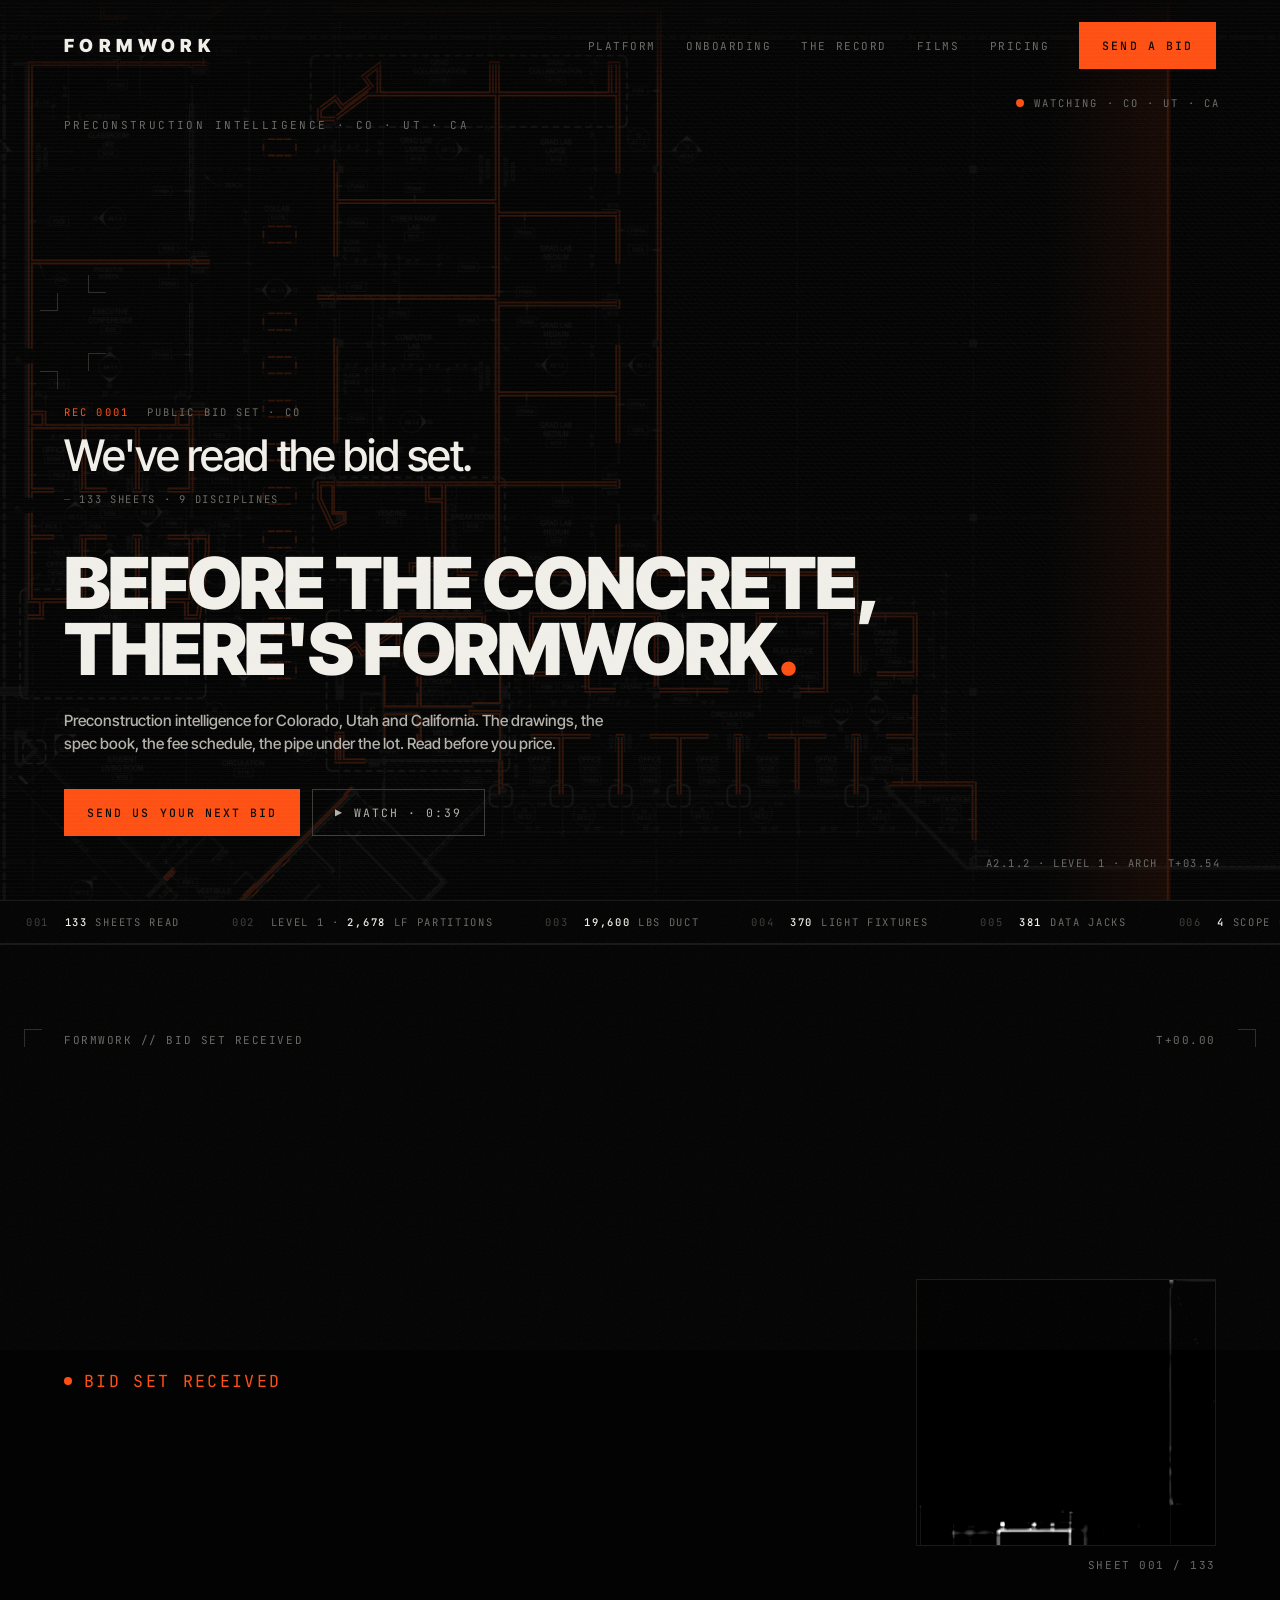
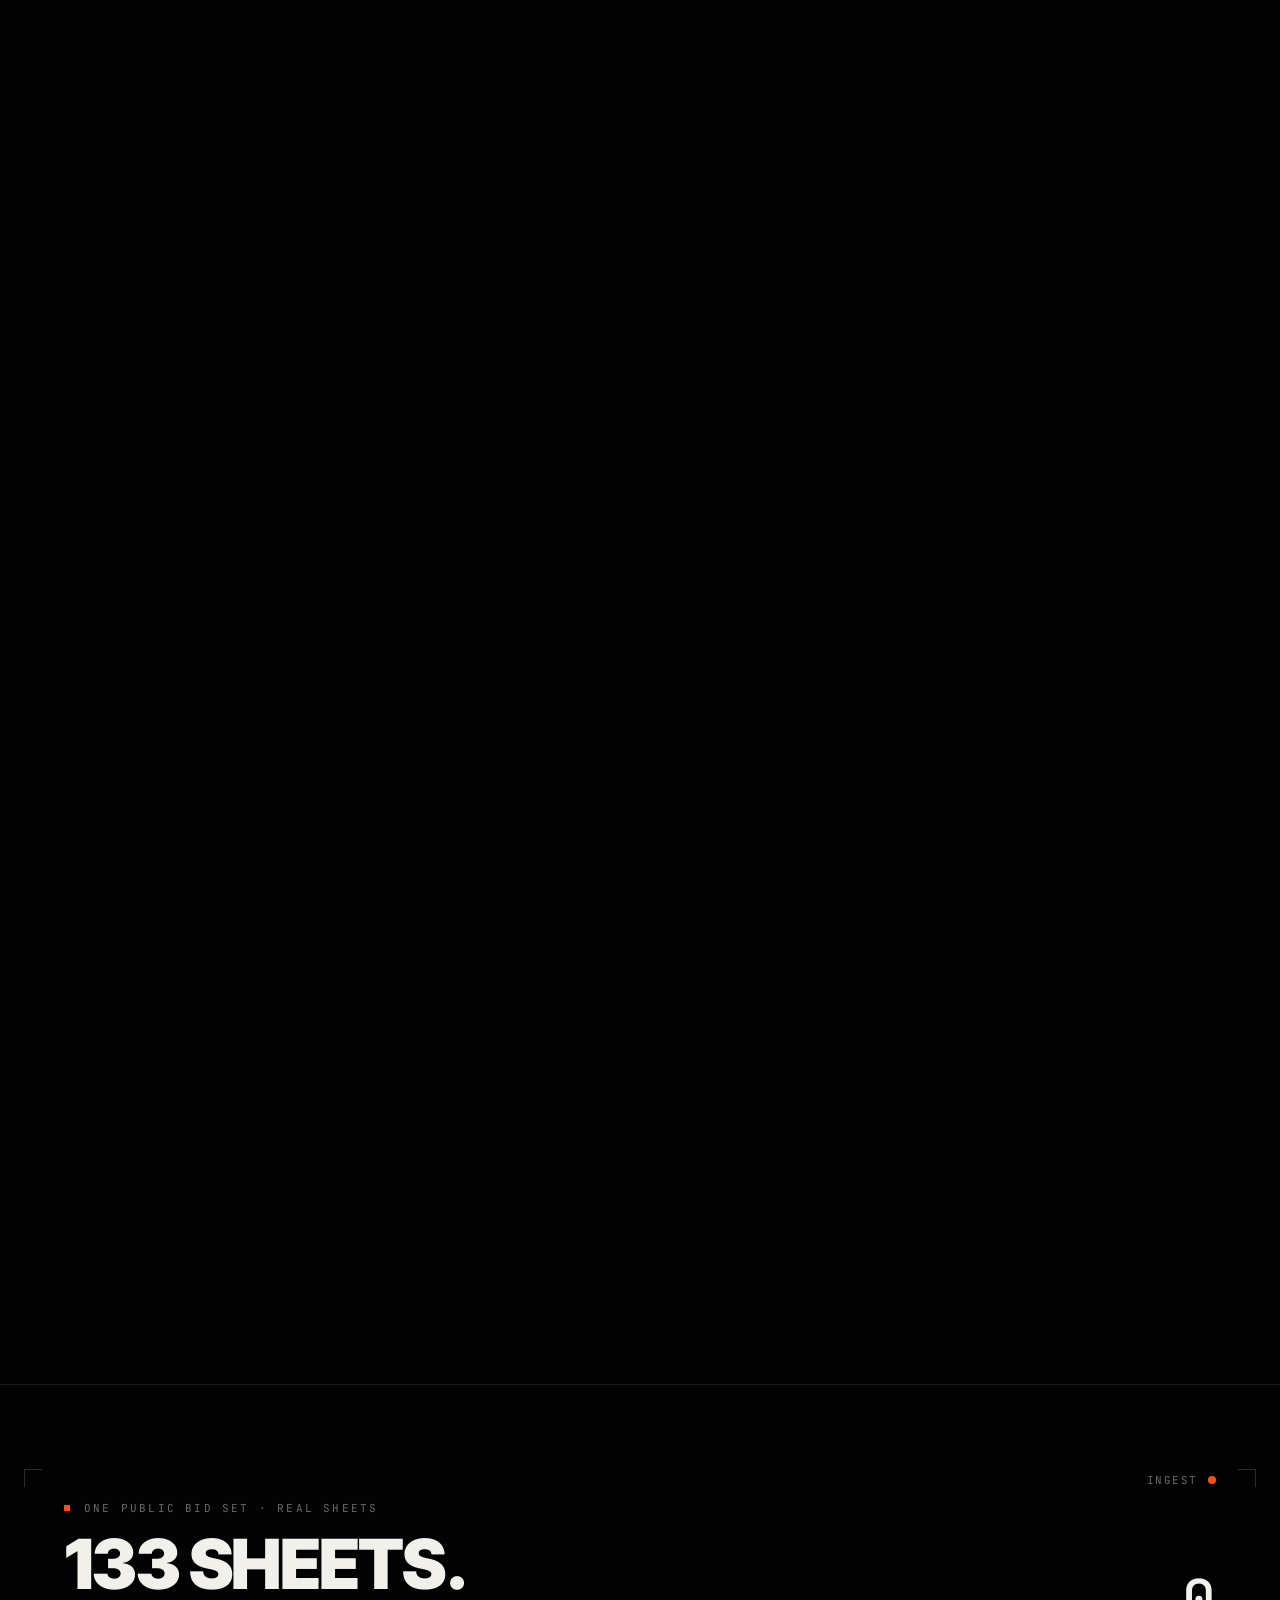
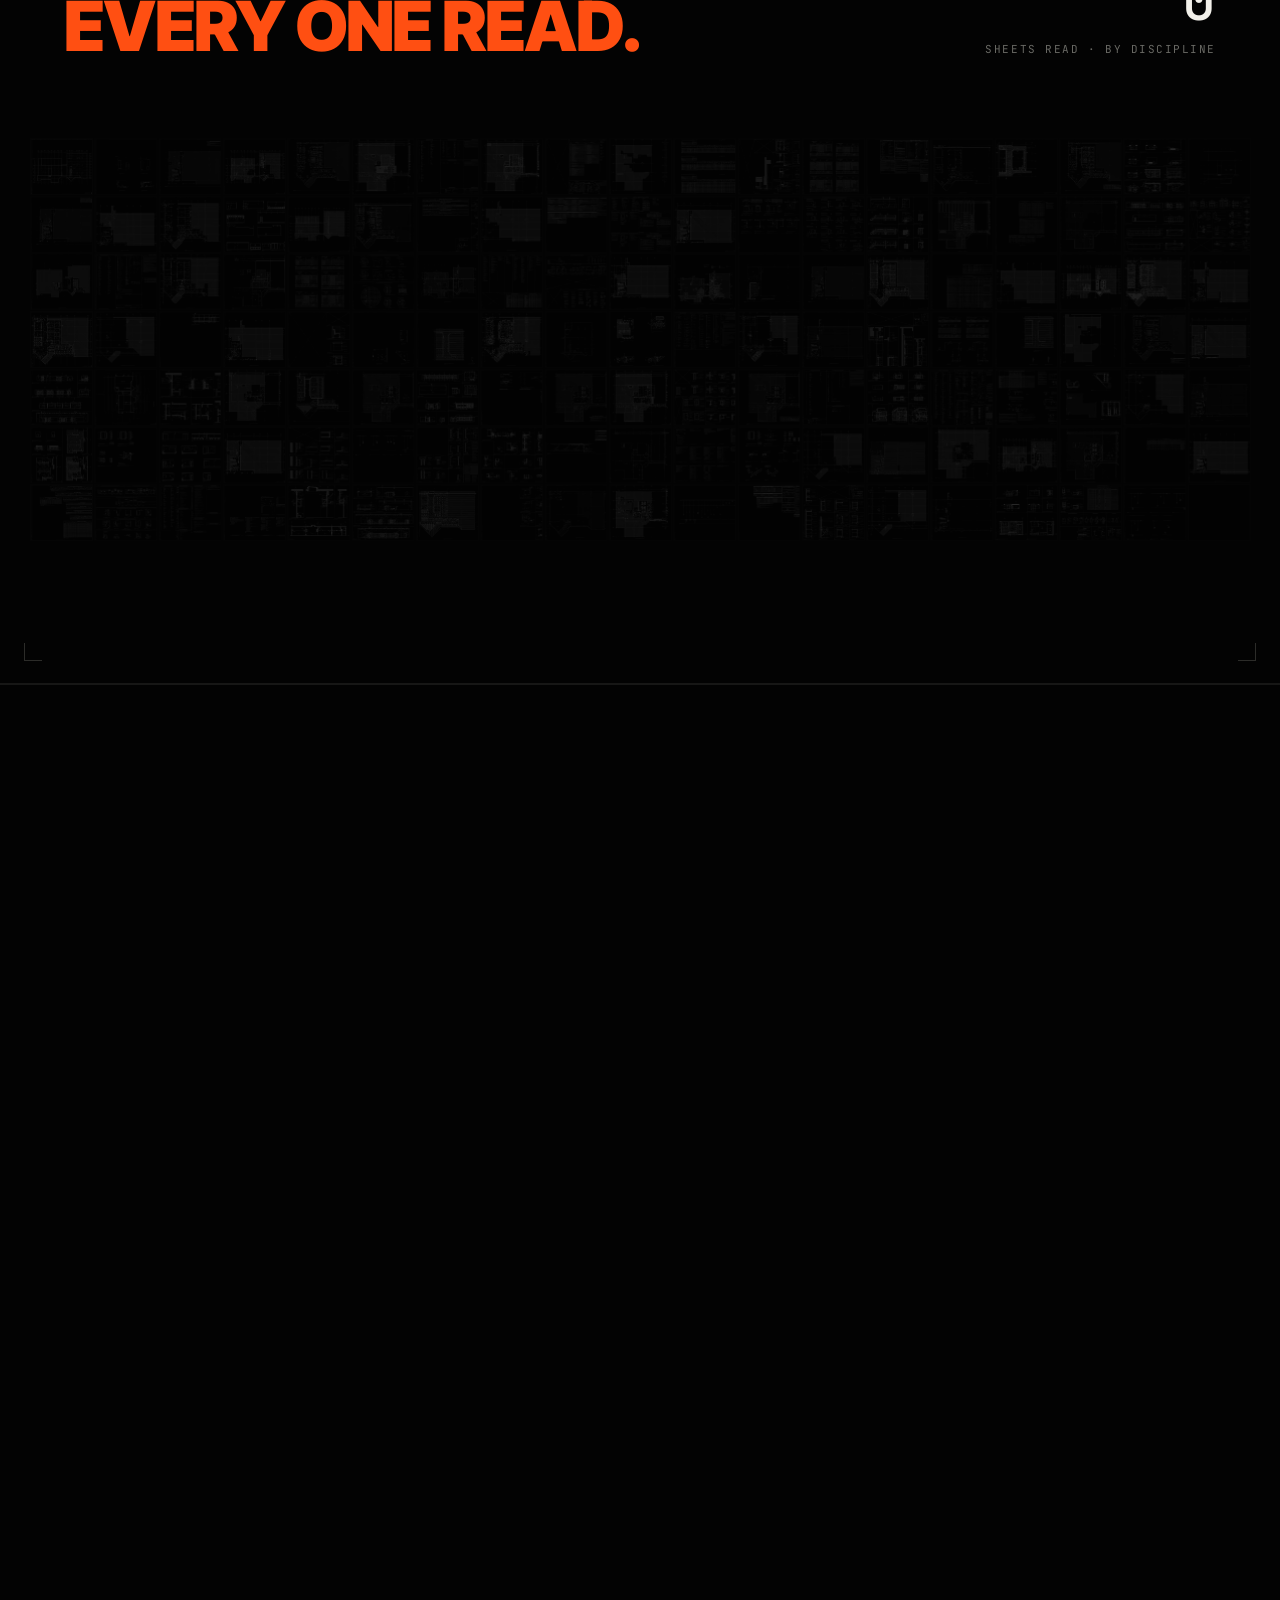
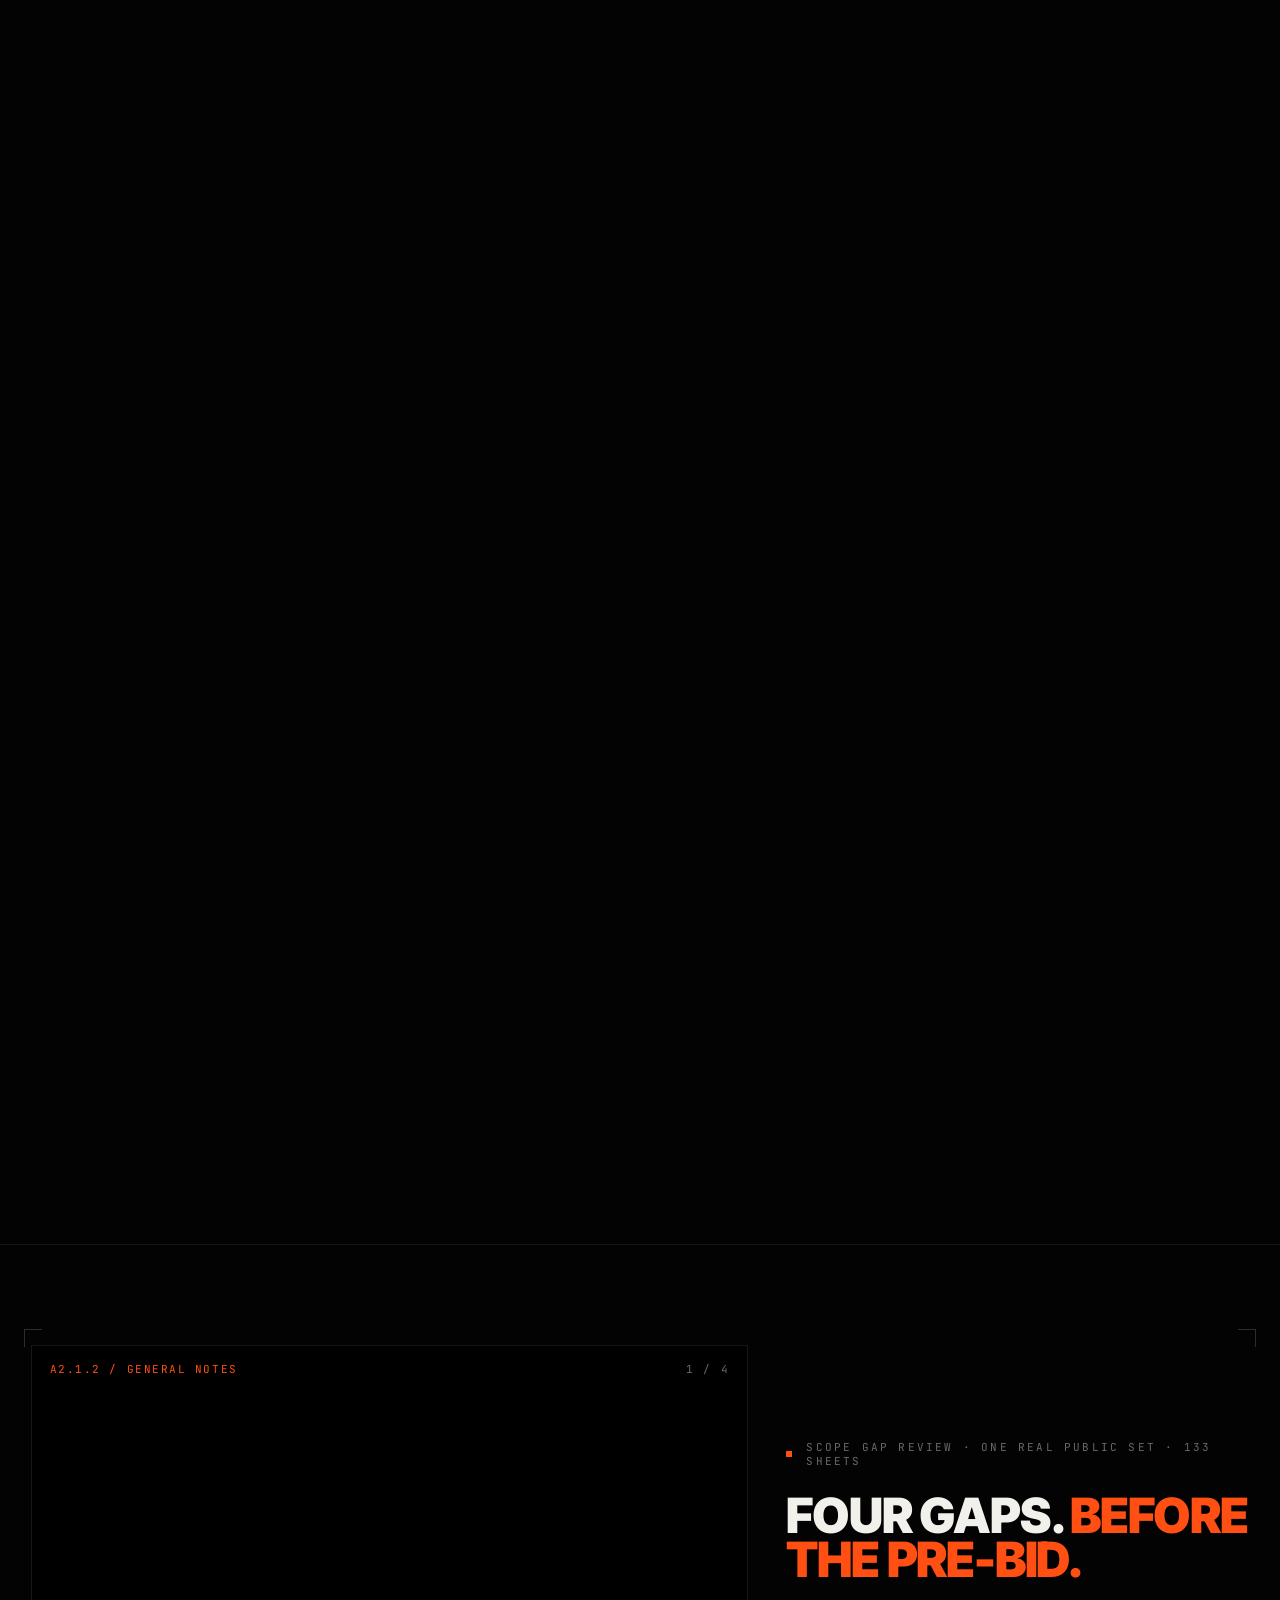
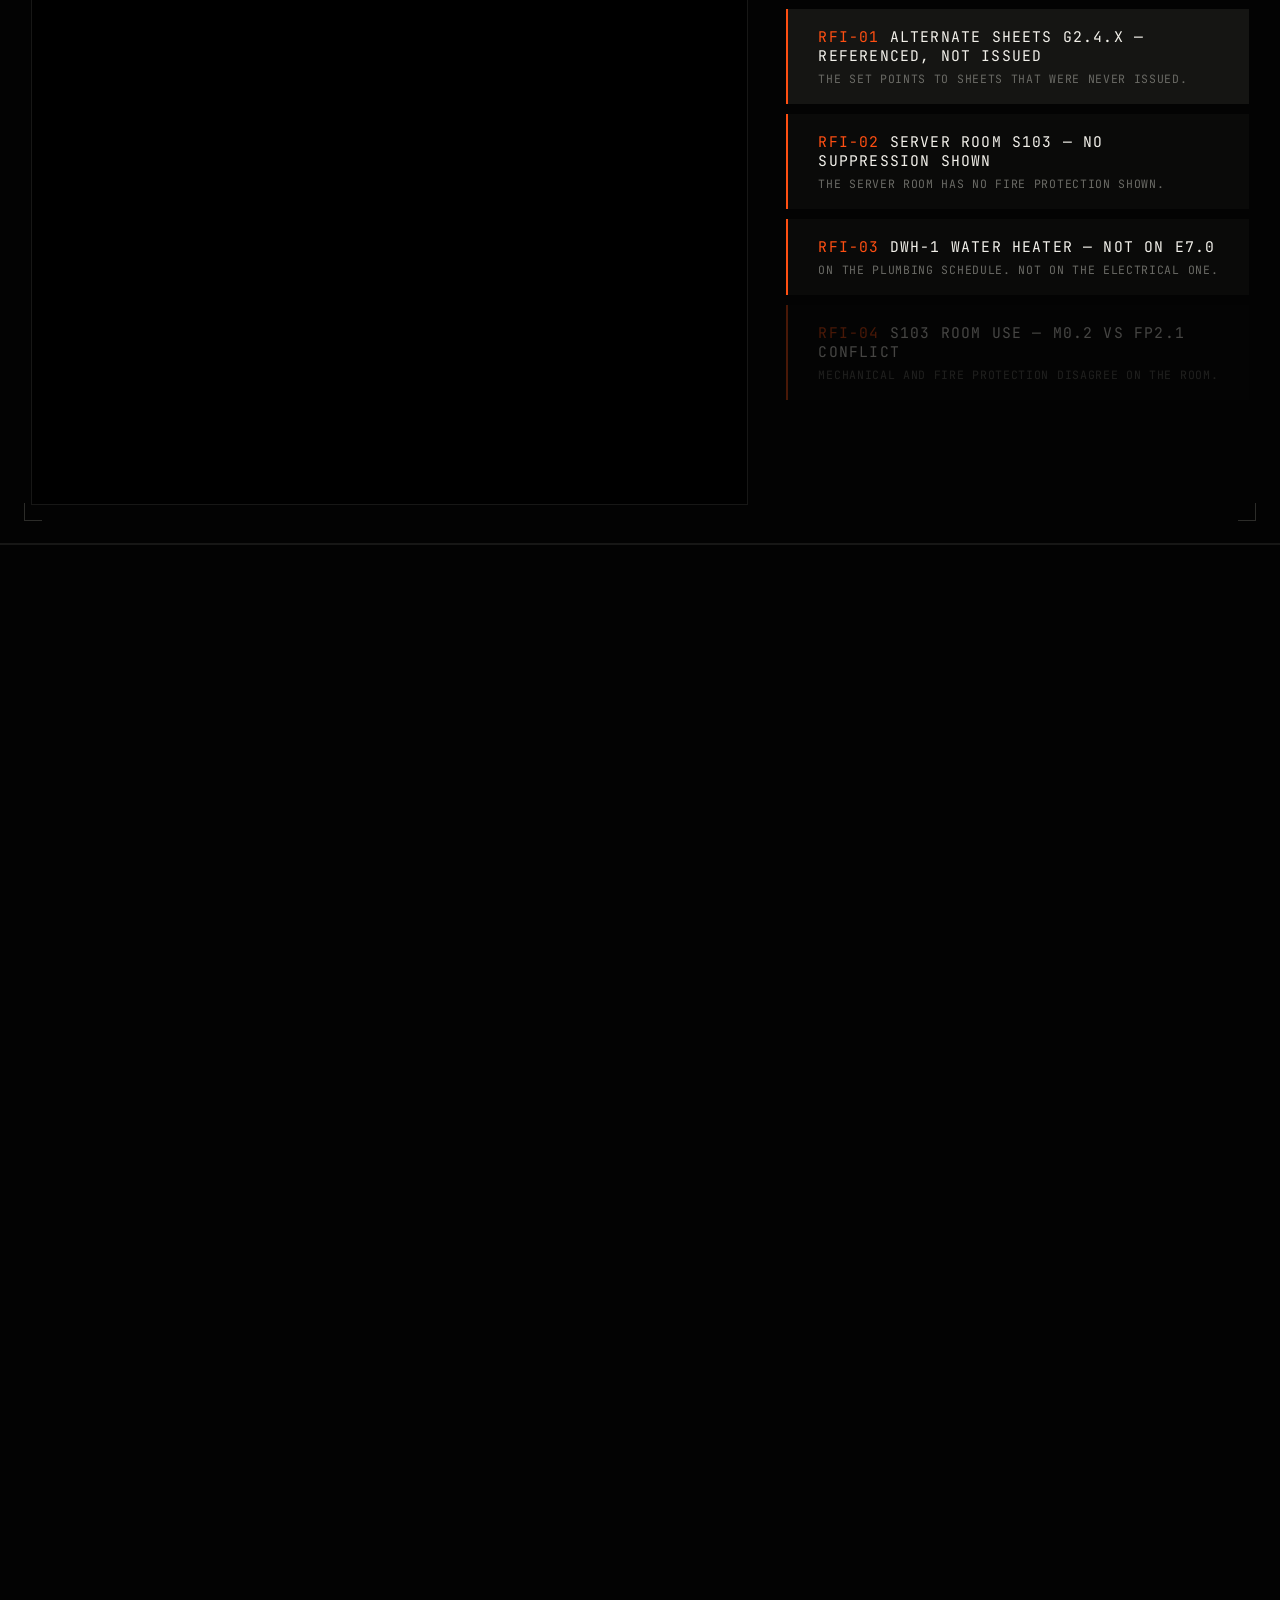
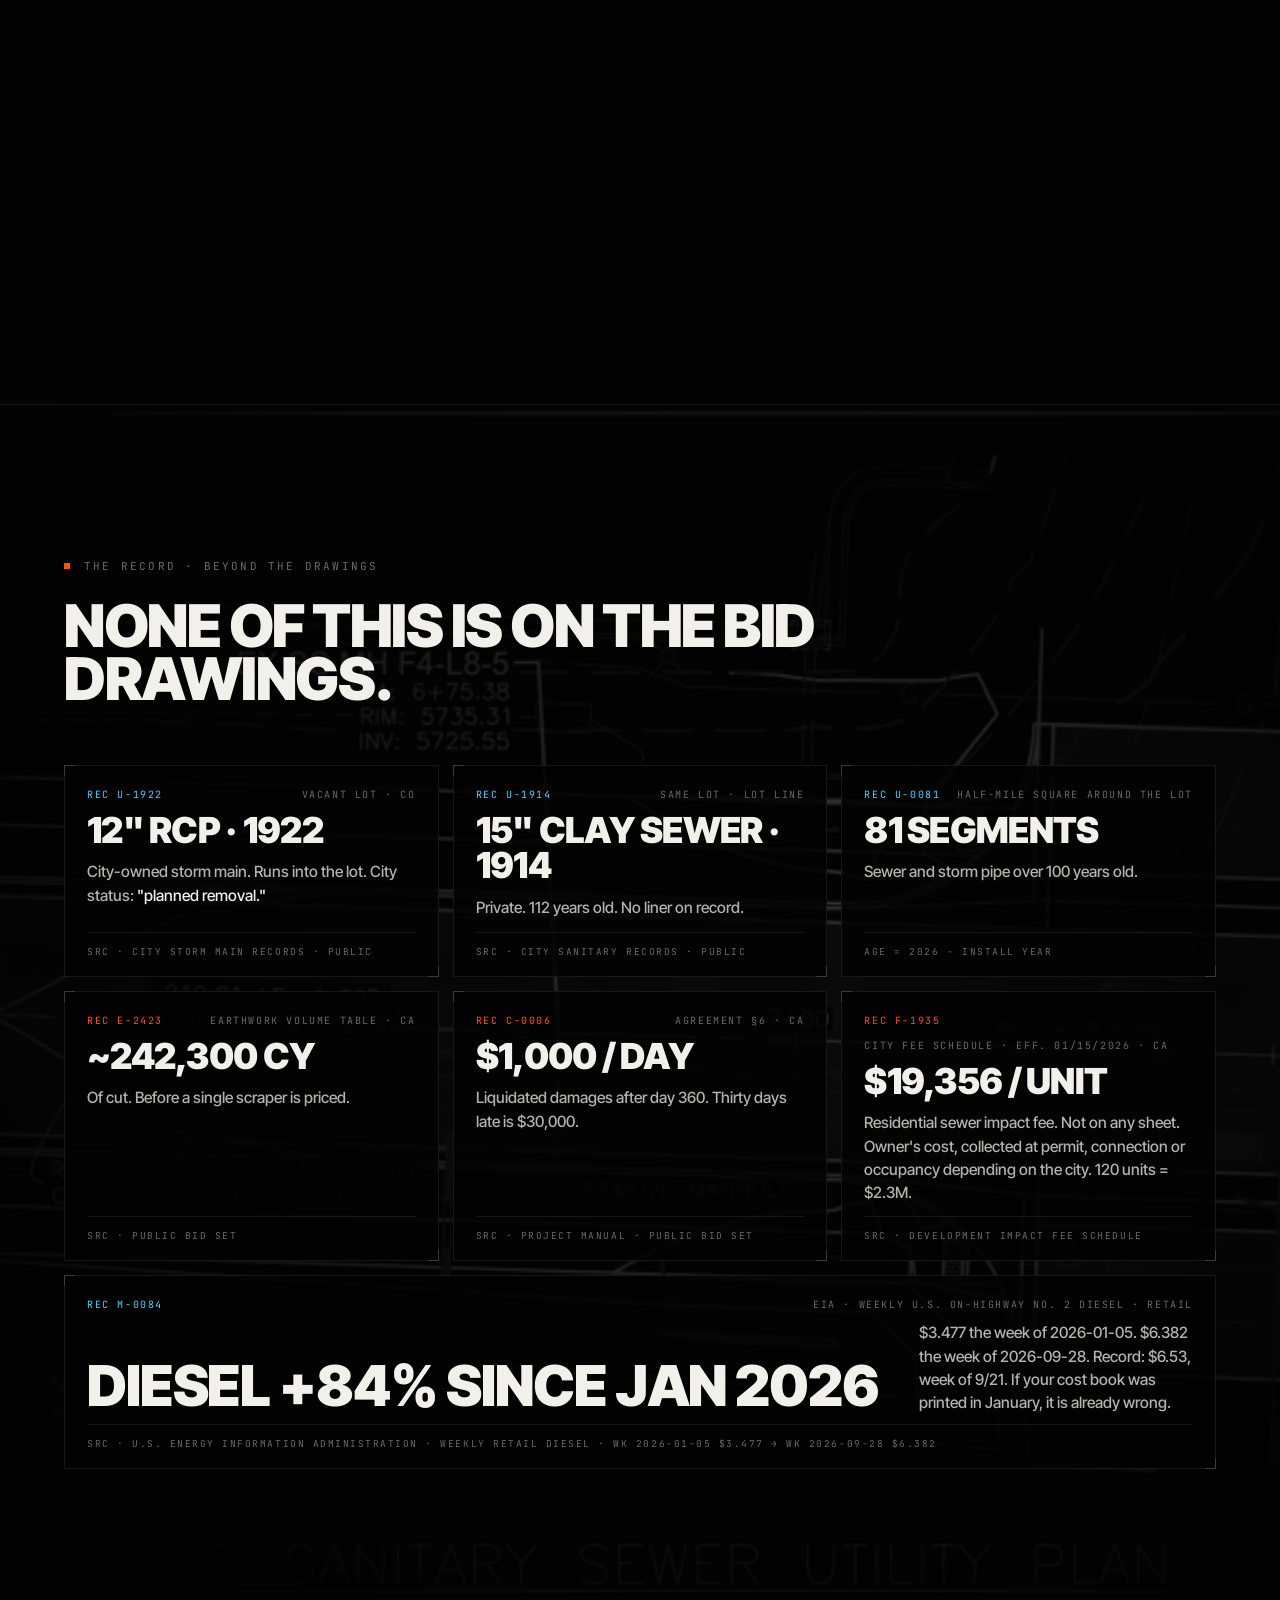
==== commit 2bcce0ef: "Films: Volatile v7 Co-Authored-By: Claude Opus 5.5 (1M context) <noreply@anthropic.com>" ====
--- a/index.html
+++ b/index.html
@@ -243,7 +243,7 @@
     <button class="fcard" type="button" data-film="assets/films/fullscope-es.mp4" data-poster="assets/films/fullscope-es.jpg" lang="es"><span class="ph"><img src="assets/films/fullscope-es-t.webp" alt="" loading="lazy" decoding="async" width="640" height="360"><i class="pl mono">▶</i></span><span class="fm mono"><span class="dim">F-01 · 0:26 · En español</span><b>Alcance completo</b></span></button>
     <button class="fcard" type="button" data-film="assets/films/assembly-ep01.mp4" data-poster="assets/films/assembly-ep01.jpg"><span class="ph"><img src="assets/films/assembly-ep01-t.webp" alt="" loading="lazy" decoding="async" width="640" height="360"><i class="pl mono">▶</i></span><span class="fm mono"><span class="dim">F-02 · Assembly series · Ep 01 · 0:34</span><b>Dirt</b></span></button>
     <button class="fcard" type="button" data-film="assets/films/assembly-ep02.mp4" data-poster="assets/films/assembly-ep02.jpg"><span class="ph"><img src="assets/films/assembly-ep02-t.webp" alt="" loading="lazy" decoding="async" width="640" height="360"><i class="pl mono">▶</i></span><span class="fm mono"><span class="dim">F-03 · Assembly series · Ep 02 · 0:32</span><b>Duct</b></span></button>
-    <button class="fcard" type="button" data-film="assets/films/volatile.mp4" data-poster="assets/films/volatile.jpg"><span class="ph"><img src="assets/films/volatile-t.webp" alt="" loading="lazy" decoding="async" width="640" height="360"><i class="pl mono">▶</i></span><span class="fm mono"><span class="dim">F-04 · 0:28 · New</span><b>Volatile</b></span></button>
+    <button class="fcard" type="button" data-film="assets/films/volatile.mp4" data-poster="assets/films/volatile.jpg"><span class="ph"><img src="assets/films/volatile-t.webp" alt="" loading="lazy" decoding="async" width="640" height="360"><i class="pl mono">▶</i></span><span class="fm mono"><span class="dim">F-04 · 0:27 · New</span><b>Volatile</b></span></button>
   </div>
 </section>
 
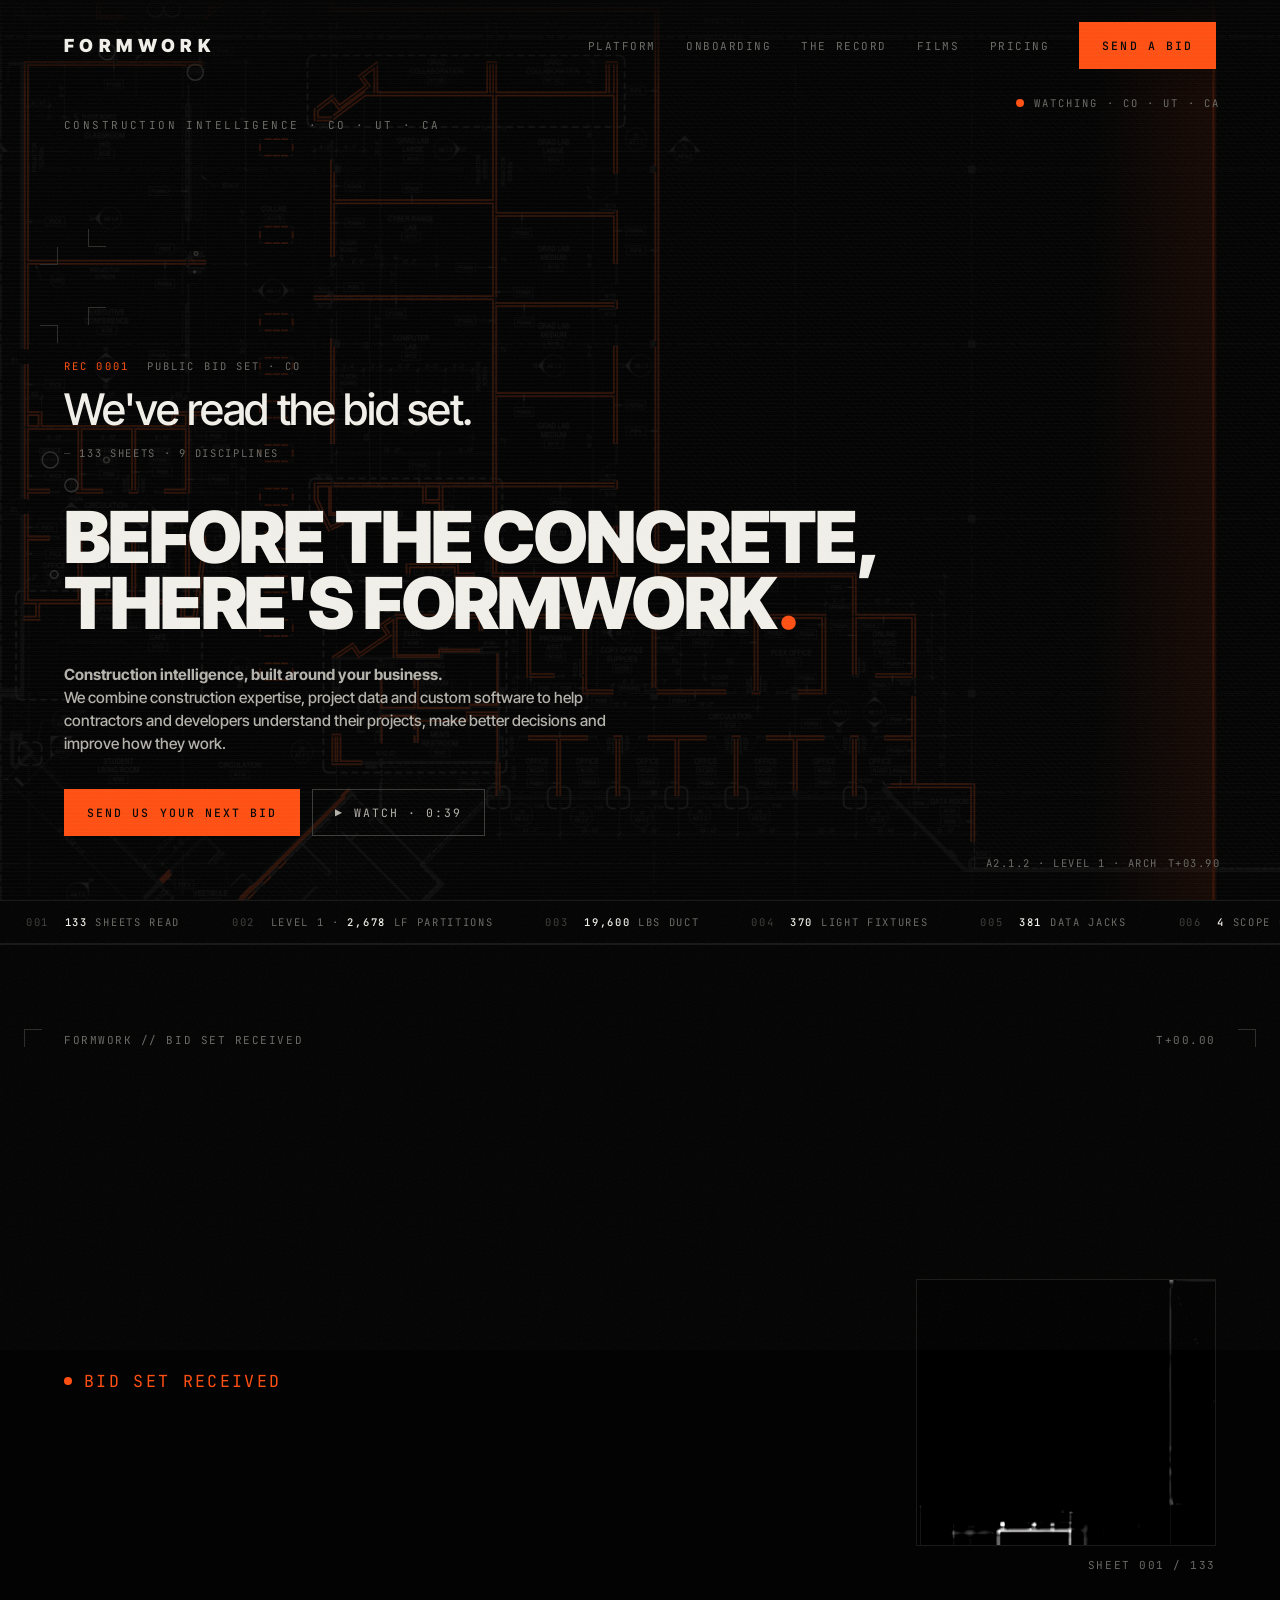
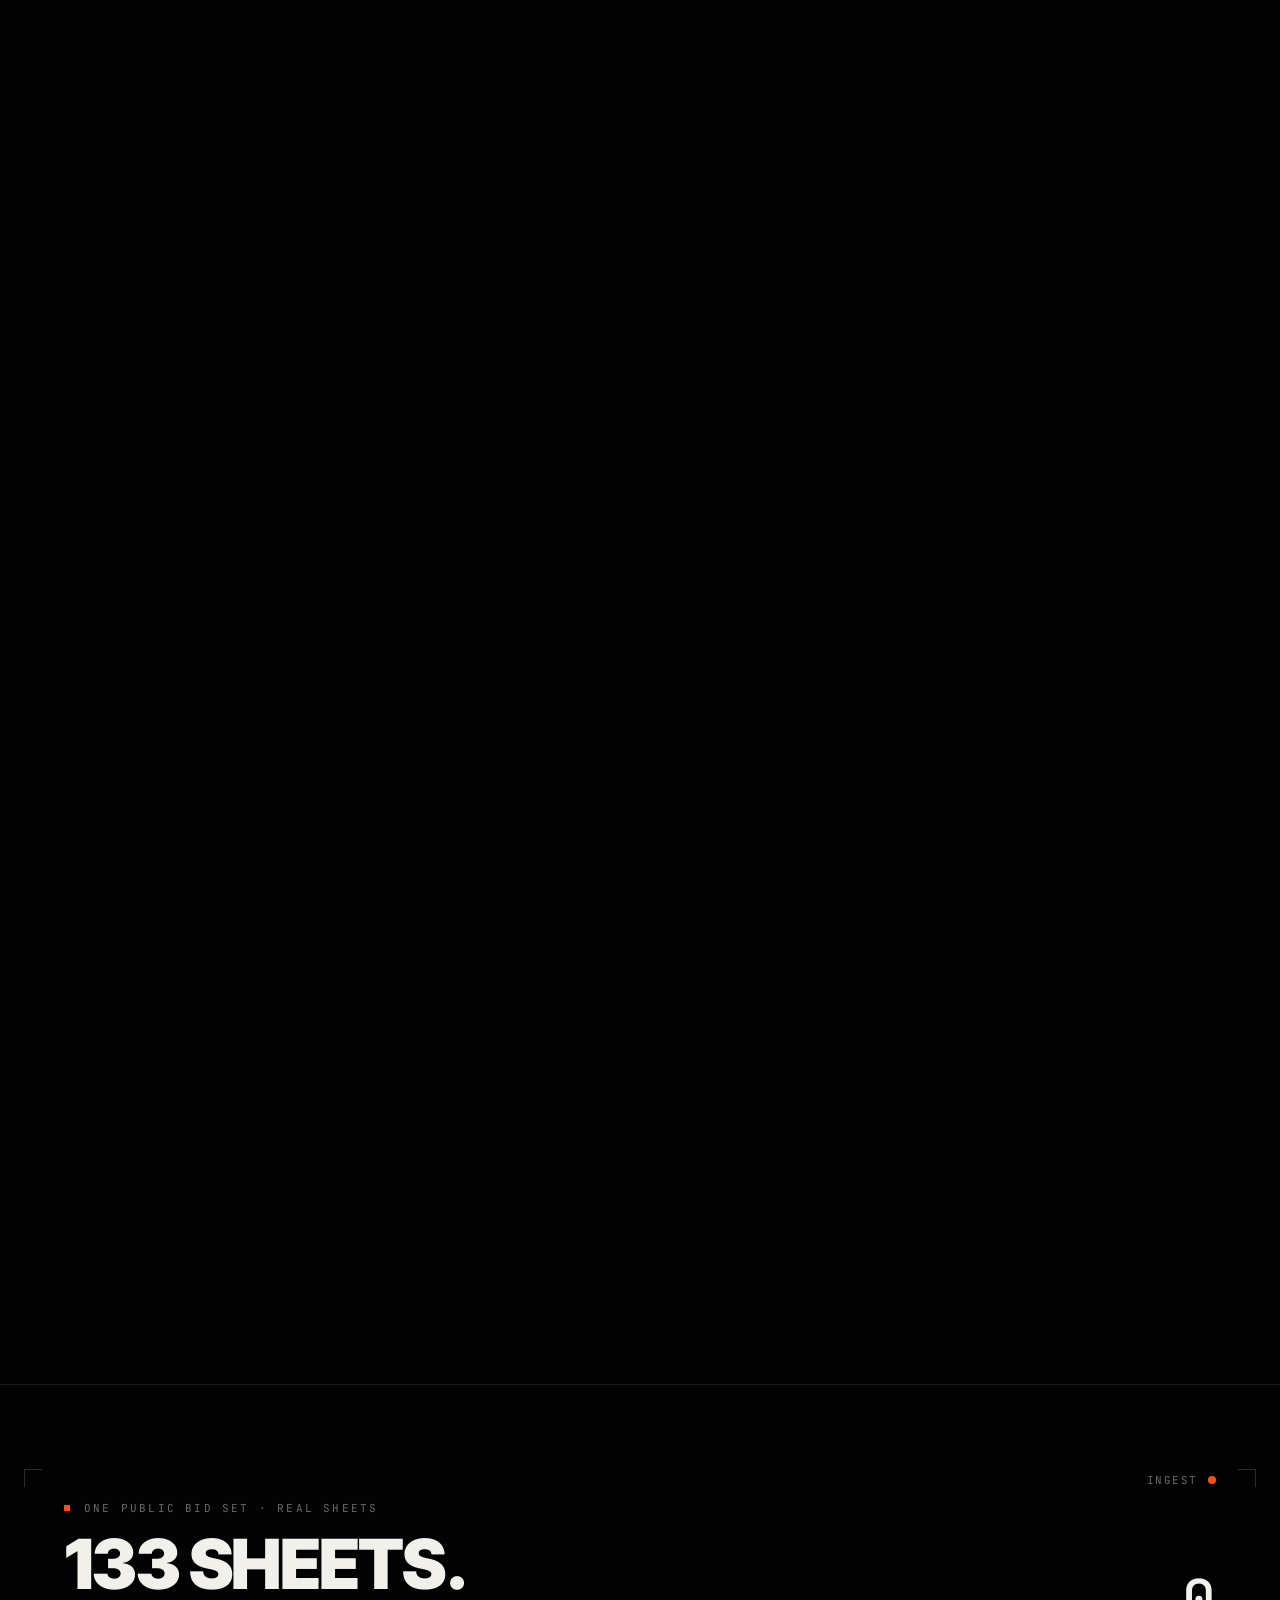
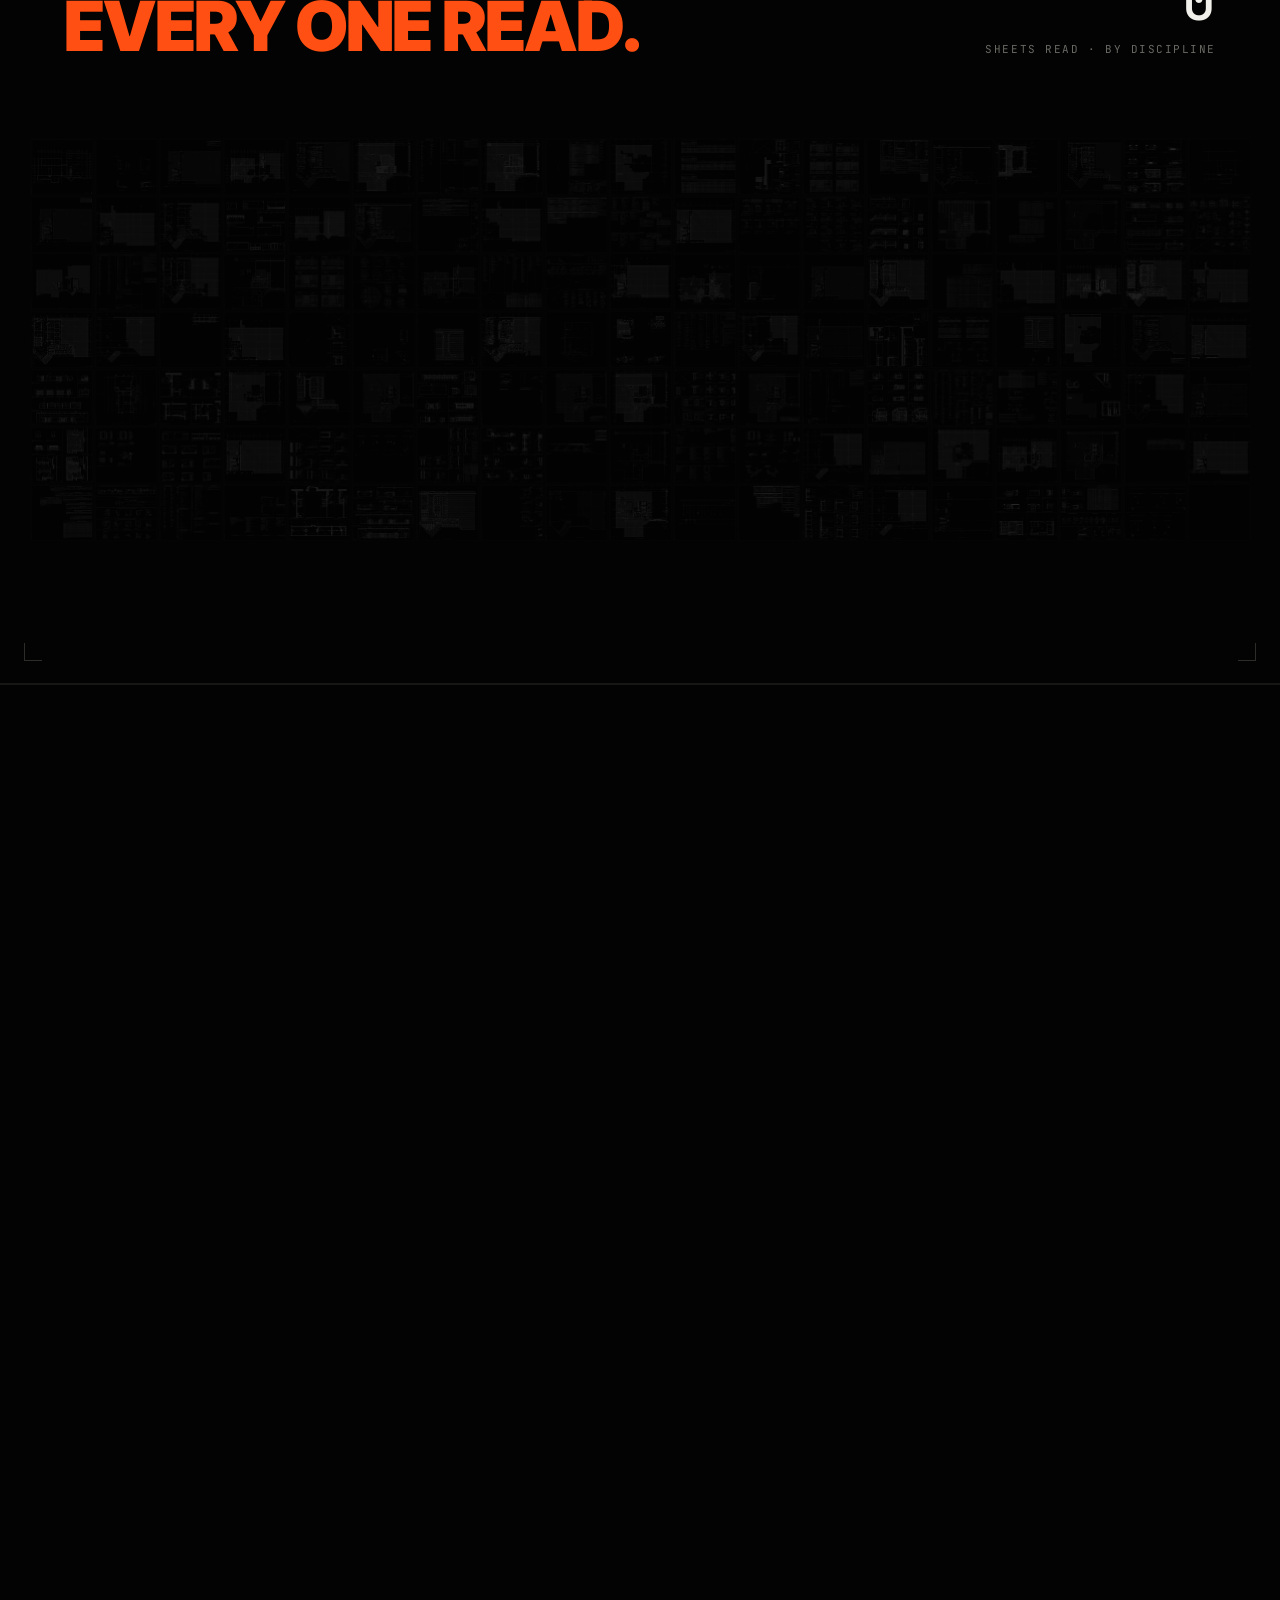
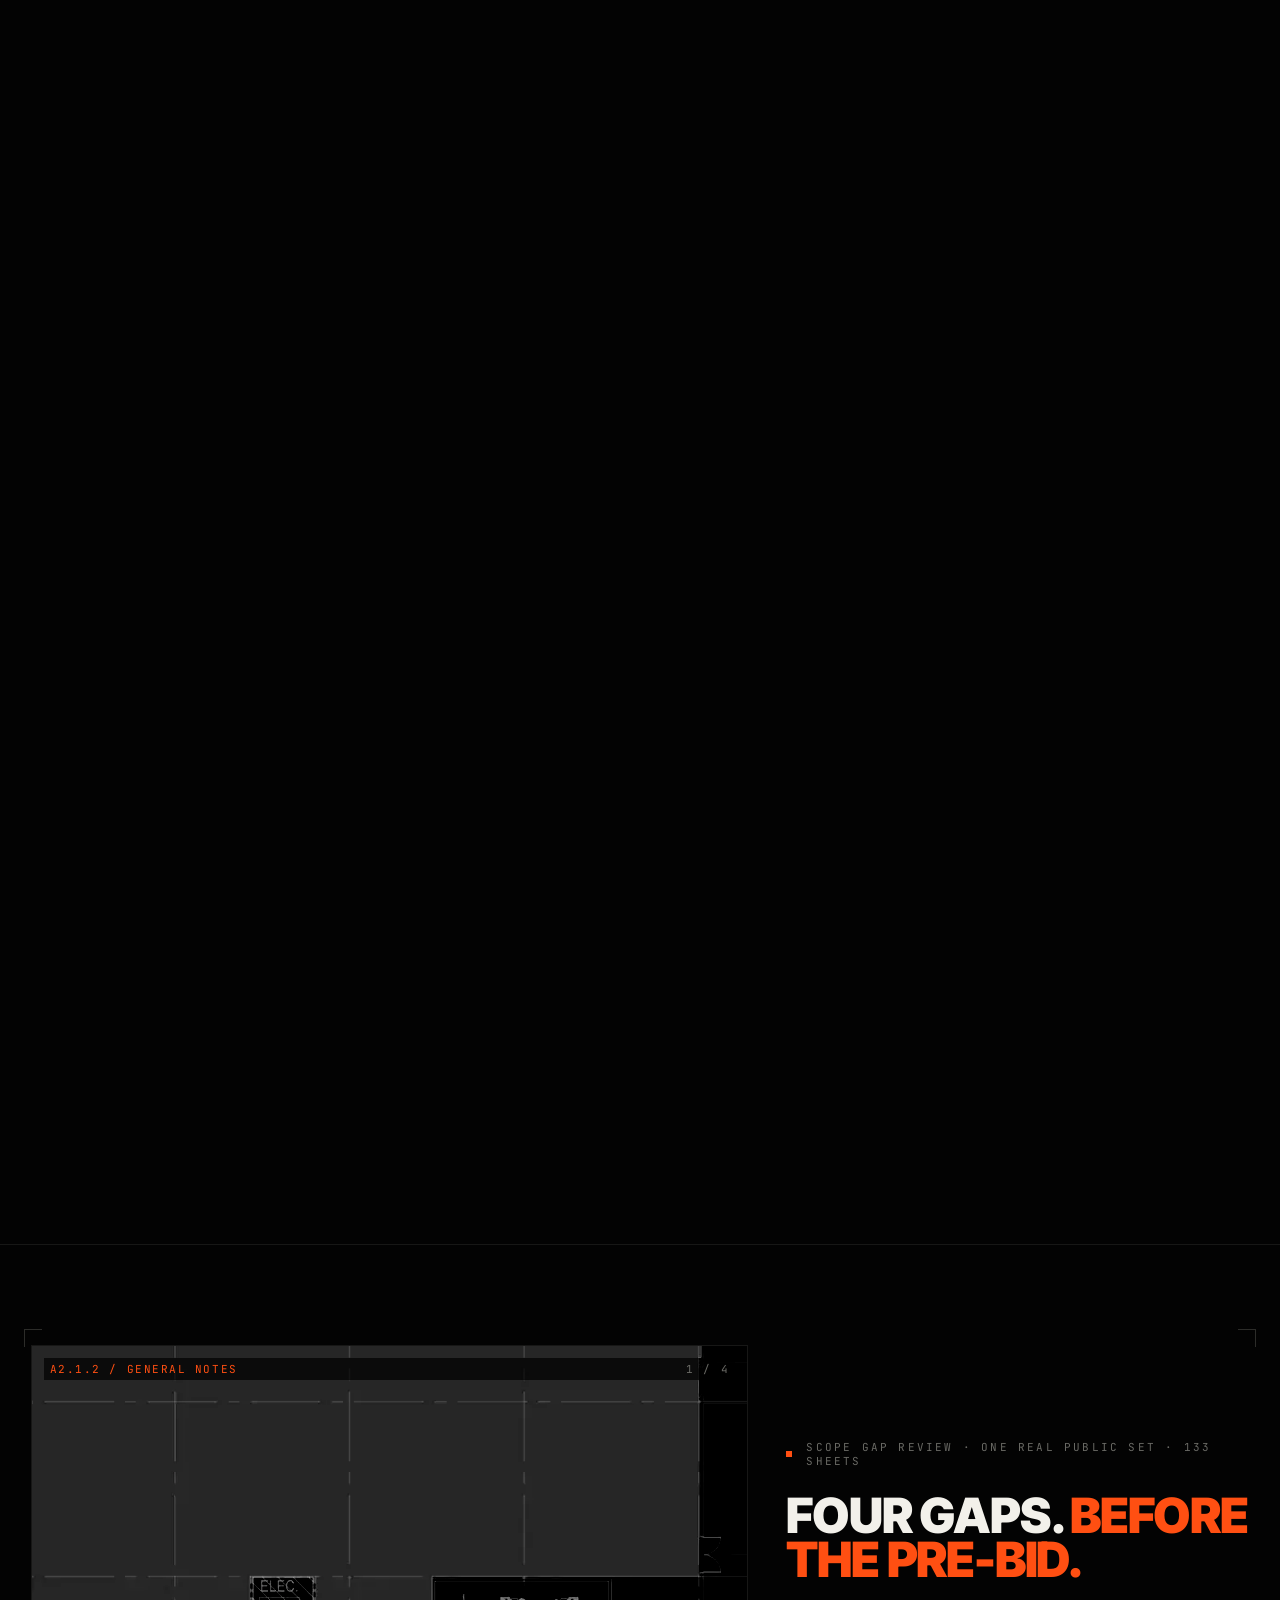
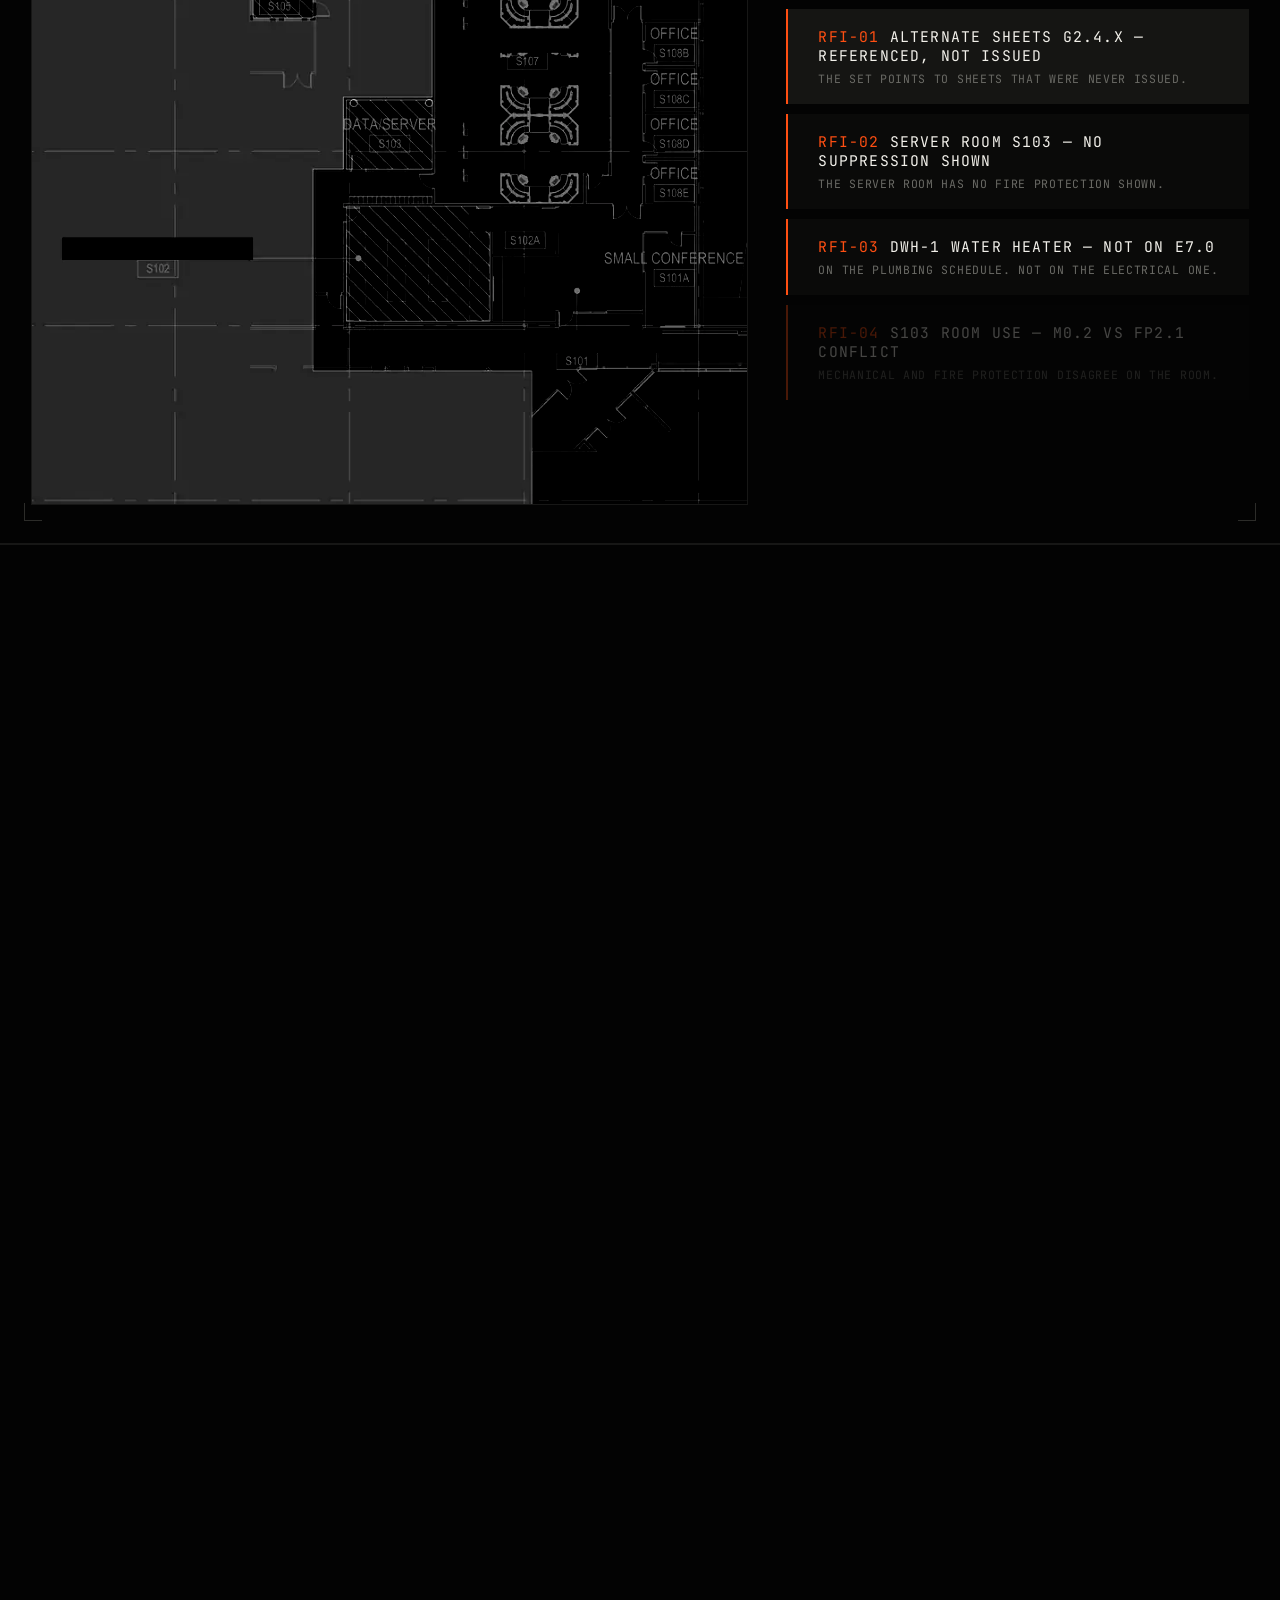
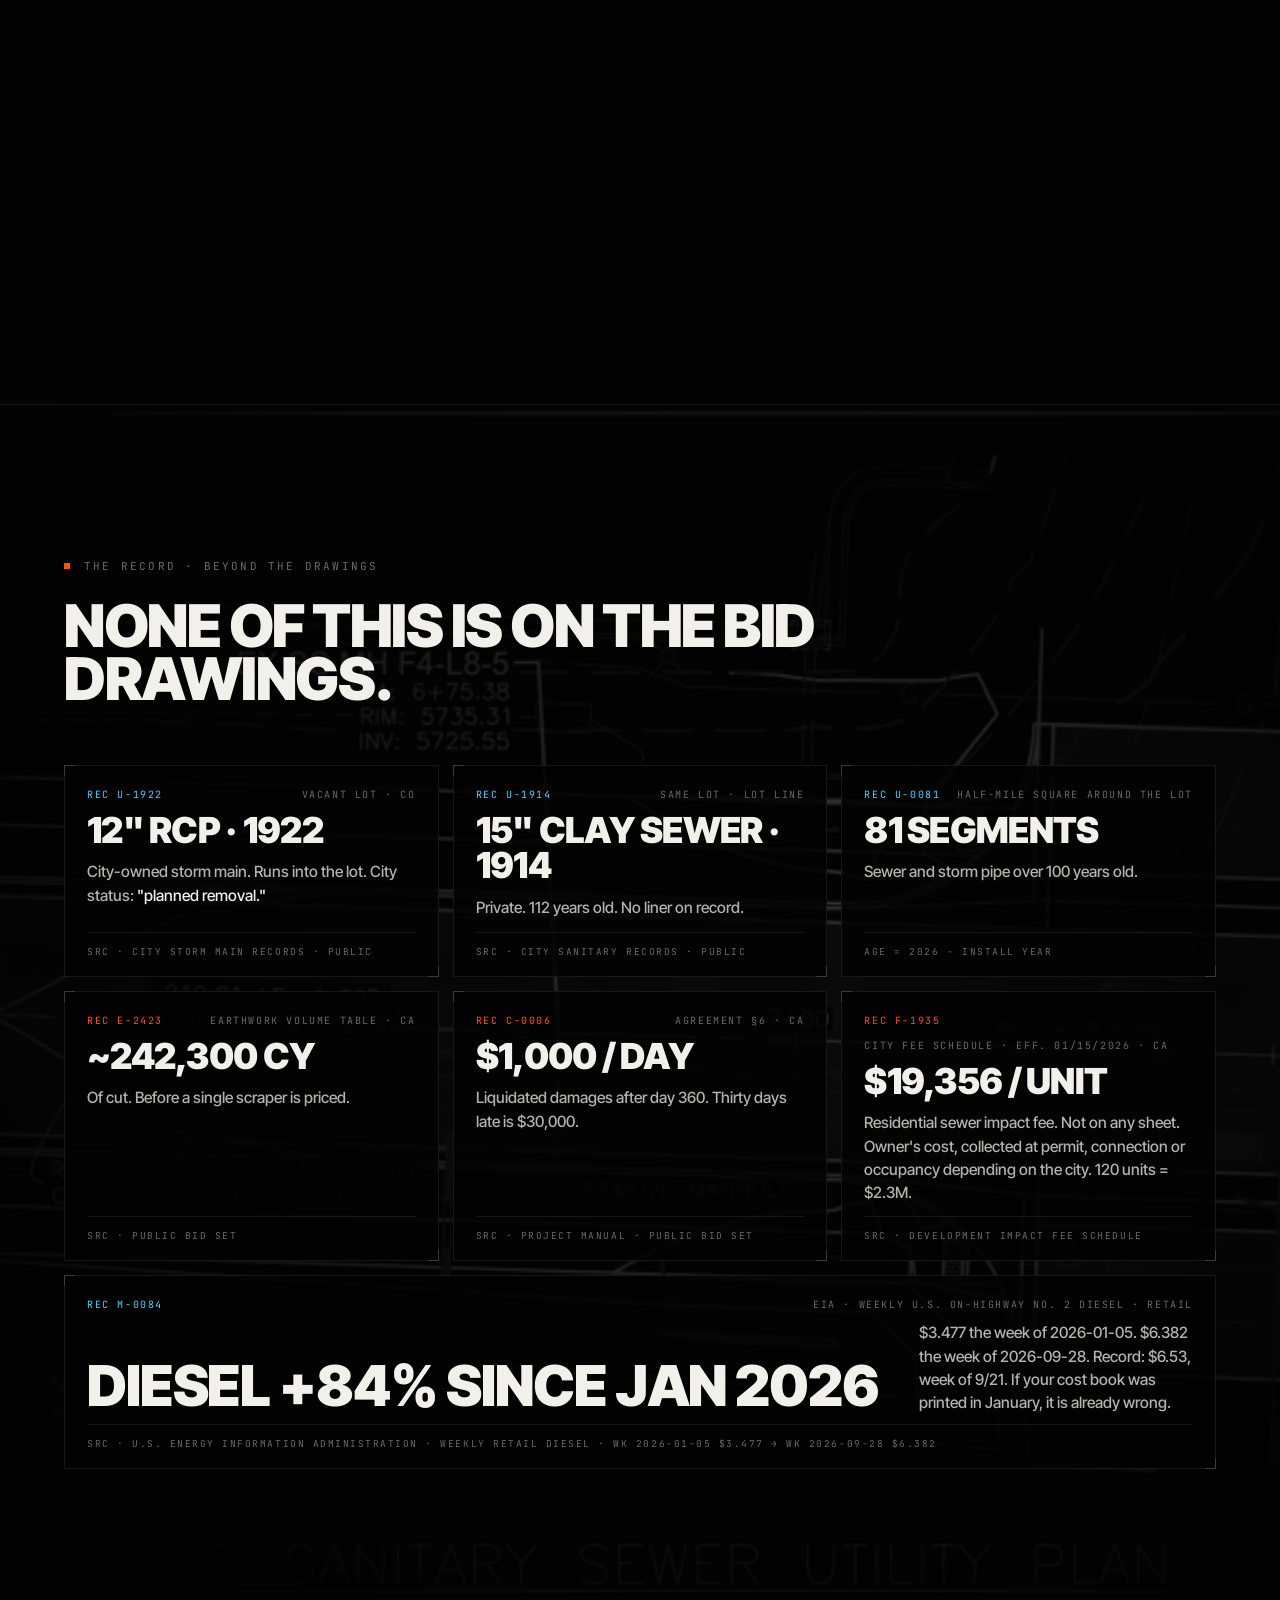
==== commit 97d062d1: "Clarify Formwork construction intelligence and custom workflow positioning" ====
--- a/index.html
+++ b/index.html
@@ -4,16 +4,16 @@
 <meta charset="utf-8">
 <meta name="viewport" content="width=device-width, initial-scale=1">
 <title>Formwork — Before the concrete, there's Formwork.</title>
-<meta name="description" content="Before the concrete, there's Formwork. Preconstruction intelligence for Colorado, Utah and California: drawings, spec book, fee schedules, the pipe under the lot and the public bid record, read before you price. Send us your next bid.">
+<meta name="description" content="Construction intelligence, built around your business. Formwork combines construction expertise, project data and custom software for contractors and developers.">
 <meta property="og:title" content="Before the concrete, there's Formwork.">
-<meta property="og:description" content="We've read the bid set. 133 sheets. 4 scope gaps. A 1922 storm pipe running into the lot. Preconstruction intelligence for CO · UT · CA.">
+<meta property="og:description" content="Construction intelligence, built around your business. Construction expertise, project data and custom software for contractors and developers.">
 <meta property="og:type" content="website">
 <meta property="og:site_name" content="Formwork">
 <meta property="og:url" content="https://tryformwork.com/">
 <meta property="og:image" content="https://tryformwork.com/og-image.png">
 <meta name="twitter:card" content="summary_large_image">
 <meta name="twitter:title" content="Before the concrete, there's Formwork.">
-<meta name="twitter:description" content="We've read the bid set. Preconstruction intelligence for CO · UT · CA.">
+<meta name="twitter:description" content="Construction intelligence, built around your business. Construction expertise, project data and custom software.">
 <meta name="twitter:image" content="https://tryformwork.com/og-image.png">
 <meta name="theme-color" content="#030303">
 <link rel="canonical" href="https://tryformwork.com/">
@@ -52,7 +52,7 @@
   <div class="hudtxt l mono dim" aria-hidden="true"><span class="dot"></span><span>Watching · CO · UT · CA</span></div>
   <div class="hudtxt r mono dim" aria-hidden="true"><span data-hud-layer>A2.1.2 · Level 1 · Arch</span><span data-hud-t>T+00.00</span></div>
 
-  <div class="tag mono dim">Preconstruction intelligence · CO · UT · CA</div>
+  <div class="tag mono dim">Construction intelligence · CO · UT · CA</div>
   <!-- one precise fact at a time; JS cycles through #facts (first item is the no-JS / reduced-motion state) -->
   <div class="facts" id="facts" aria-live="off">
     <div class="fact on"><div class="rid mono"><span class="orange">REC 0001</span><span class="dim">Public bid set · CO</span></div><p>We've read the bid set.</p><div class="src mono dim">133 sheets · 9 disciplines</div></div>
@@ -65,7 +65,7 @@
   </div>
 
   <h1 class="slam now">Before the concrete, there's Formwork<span class="orange">.</span></h1>
-  <p class="sub">Preconstruction intelligence for Colorado, Utah and California. The drawings, the spec book, the fee schedule, the pipe under the lot. Read before you price.</p>
+  <p class="sub"><strong>Construction intelligence, built around your business.</strong><br>We combine construction expertise, project data and custom software to help contractors and developers understand their projects, make better decisions and improve how they work.</p>
   <div class="ctas">
     <a class="btn solid" href="#send">Send us your next bid</a>
     <button class="btn ghost" type="button" data-film="assets/films/vision.mp4" data-poster="assets/films/vision.jpg">▶ Watch · 0:39</button>
@@ -117,7 +117,7 @@
 
     <div class="beat b4">
       <div class="rowsw"><div class="rows" id="rows"></div><div class="mono dim est">Estimate structure · sample · not a bid</div></div>
-      <h2 class="slam priced">Nothing left out.</h2>
+      <h2 class="slam priced">Scope, organized.</h2>
     </div>
 
     <div class="beat b5">
@@ -231,7 +231,7 @@
       <div class="k mono"><span class="orange">06 / Owner-Side</span><span class="dim">Owners · developers</span></div><h3>Check the math before you sign it.</h3><p>Independent estimates, GMP review and draw reviews, from your side of the table.</p><div class="meta mono dim">Budget · GMP · lender draws</div>
     </div>
   </div>
-  <div class="reveal svcfoot"><span class="mono dim">Also: bid/no-bid scoring · spec &amp; Div 00/01 · municipal fees · long-lead · buyout</span><a class="btn ghost" href="platform.html">All 11 services</a></div>
+  <div class="reveal svcfoot"><span class="mono dim">Project analysis · Connected data · Custom workflows</span><a class="btn ghost" href="platform.html">Explore our capabilities</a></div>
 </section>
 
 <section id="films">
@@ -249,11 +249,11 @@
 
 <section id="operate">
   <div class="label mono dim reveal">How we operate</div>
-  <h2 class="slam">Machines count. Estimators sign.</h2>
+  <h2 class="slam">Construction judgment. Connected tools.</h2>
   <div class="principles">
     <div class="reveal"><h4>Sourced</h4><p>Every number points to a sheet, a clause, a fee schedule or a public record. If we can't source it, we don't say it.</p></div>
     <div class="reveal"><h4>Human-reviewed</h4><p>Machines do the counting. An estimator reviews every number before it leaves.</p></div>
-    <div class="reveal"><h4>From the field</h4><p>Healthcare, education, civil and development work. We've run jobs and bought them. It reads like an estimator wrote it, because one did.</p></div>
+    <div class="reveal"><h4>Built around your team</h4><p>We work with your team to connect project information and develop custom tools around the work. The scope, pilot and review process are agreed before implementation.</p></div>
   </div>
 </section>
 
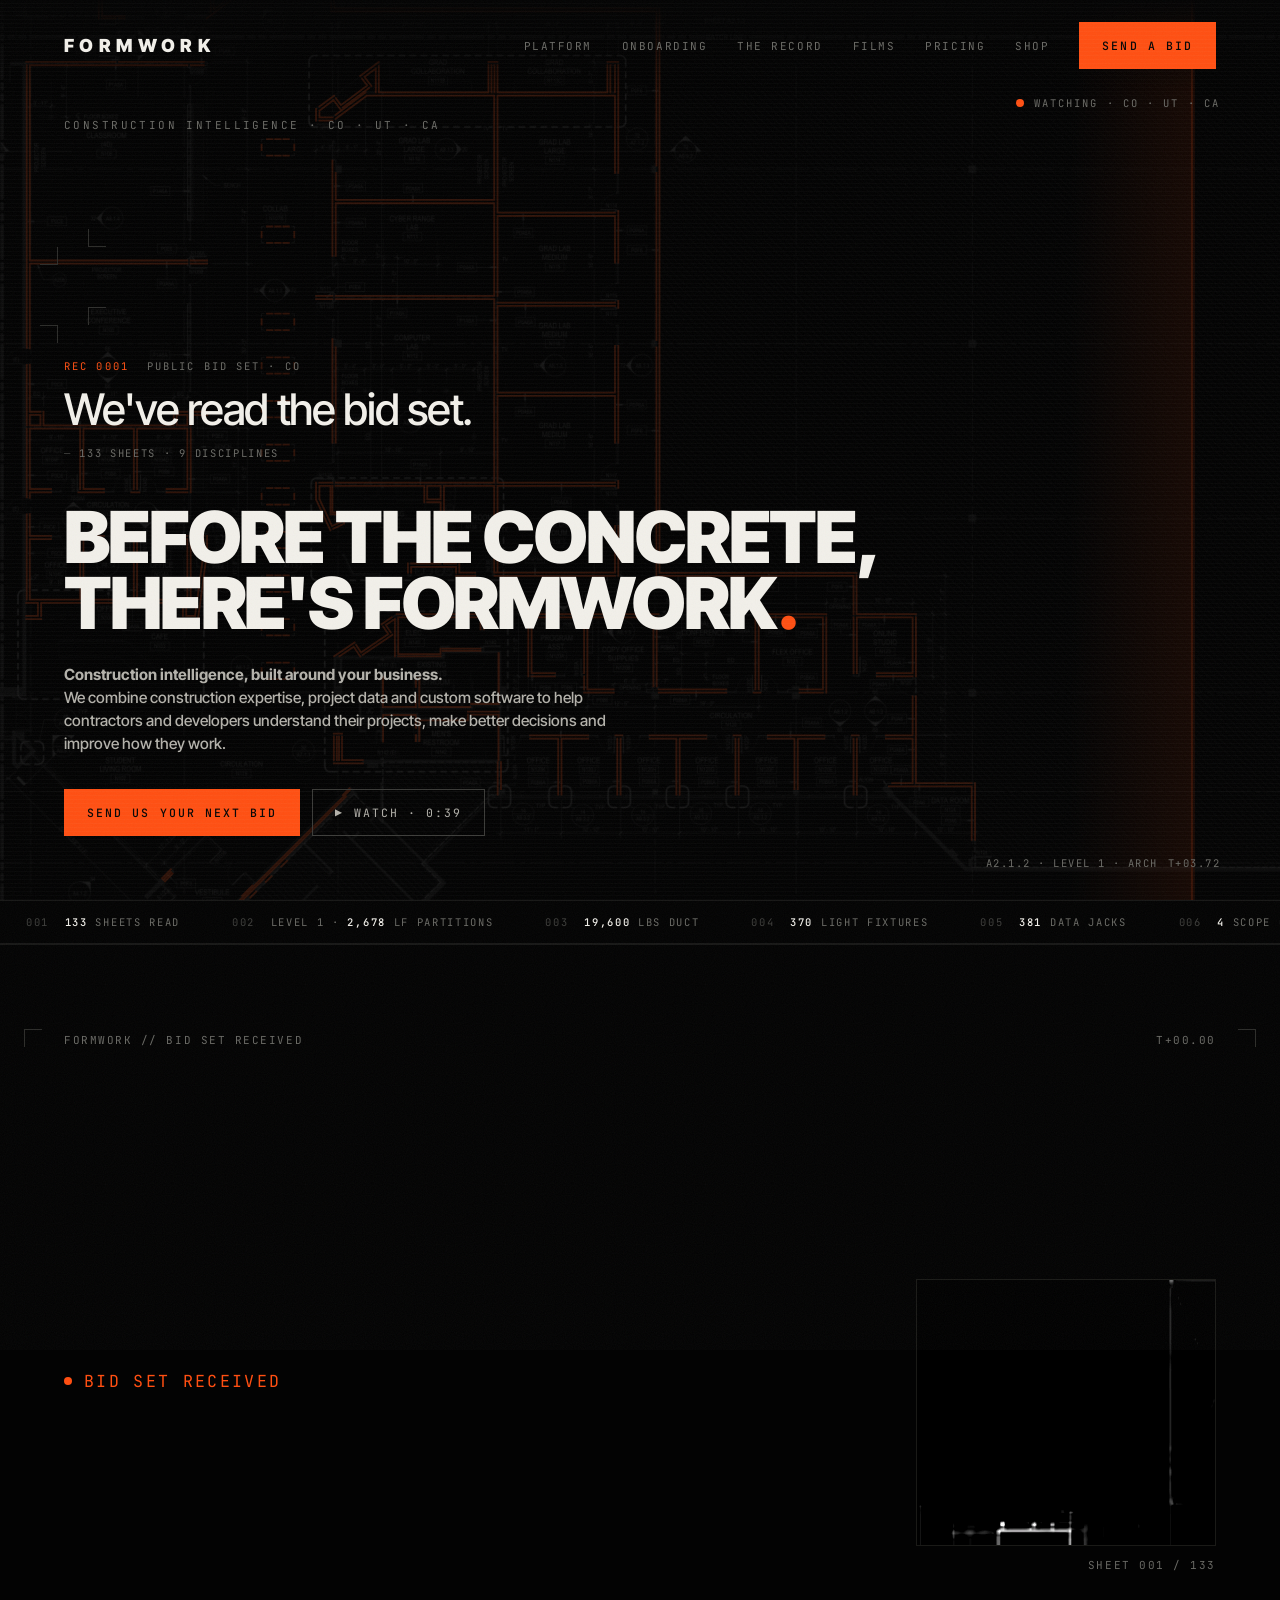
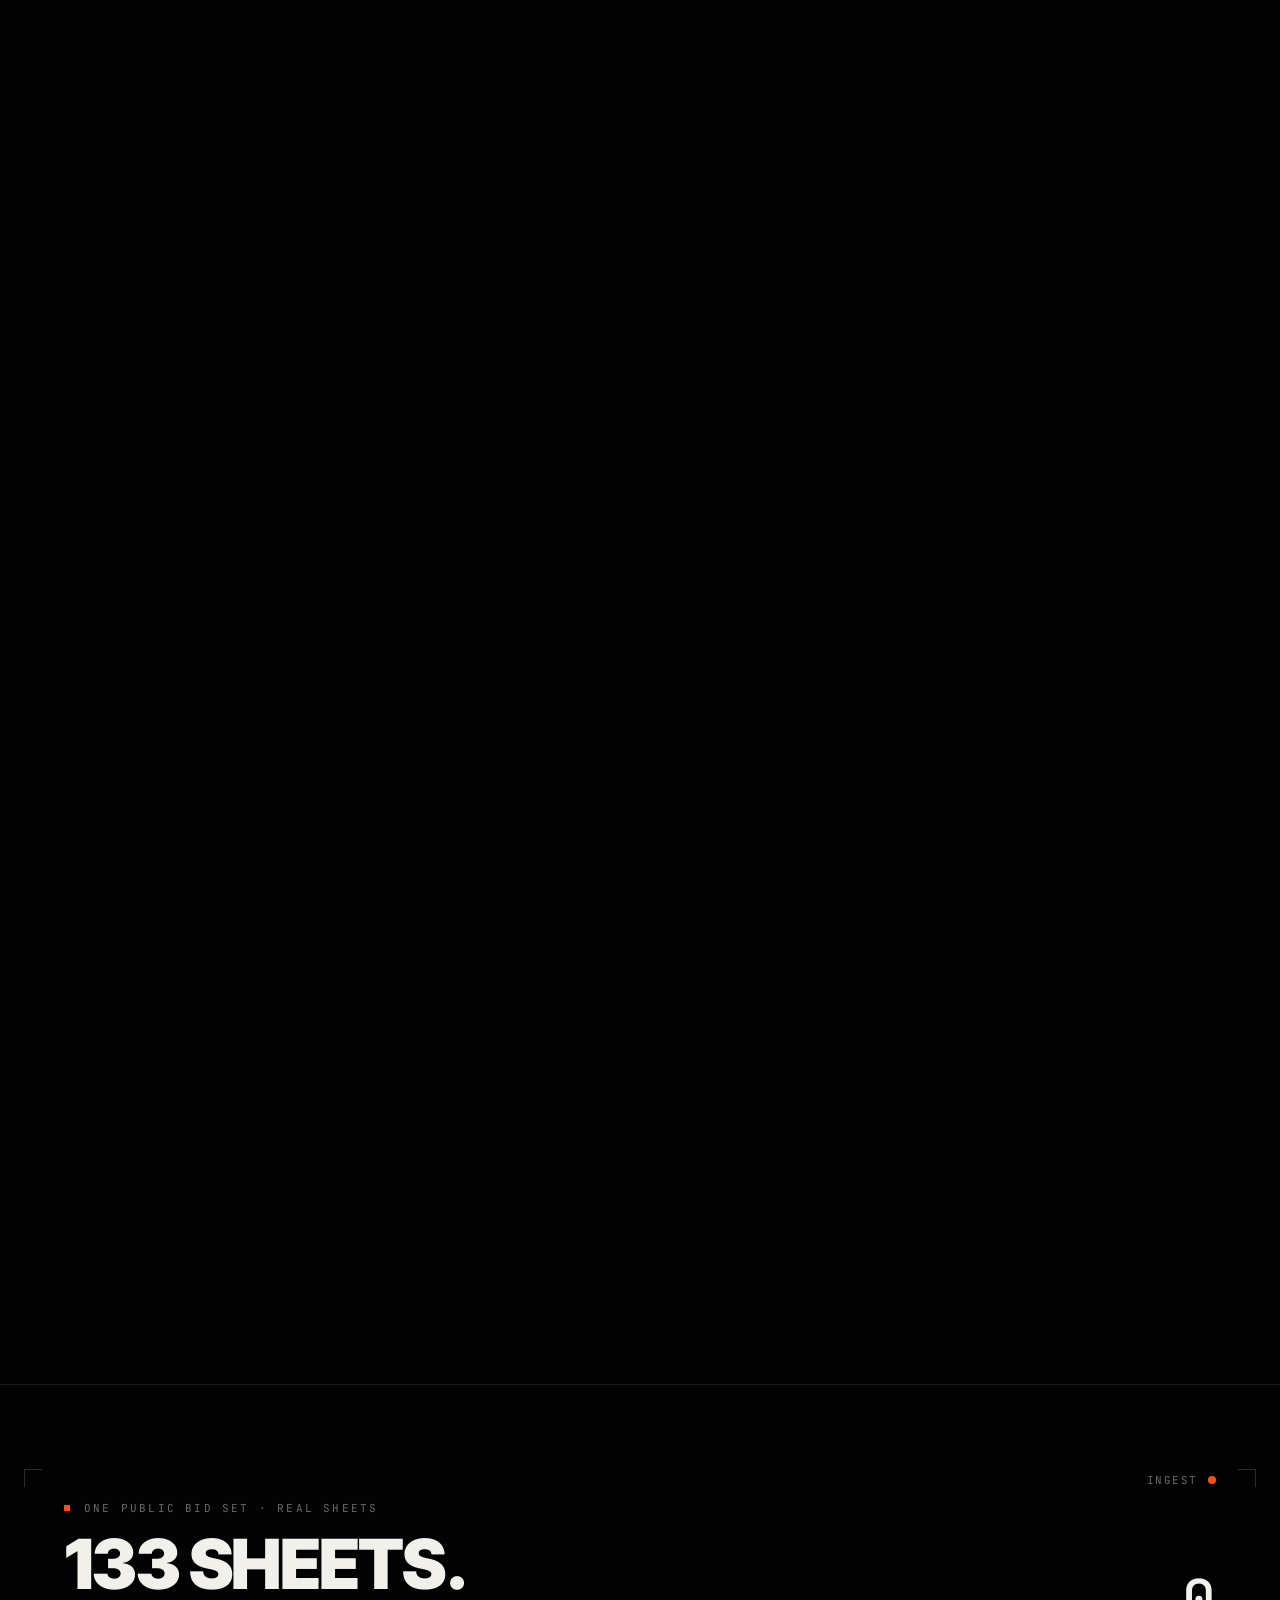
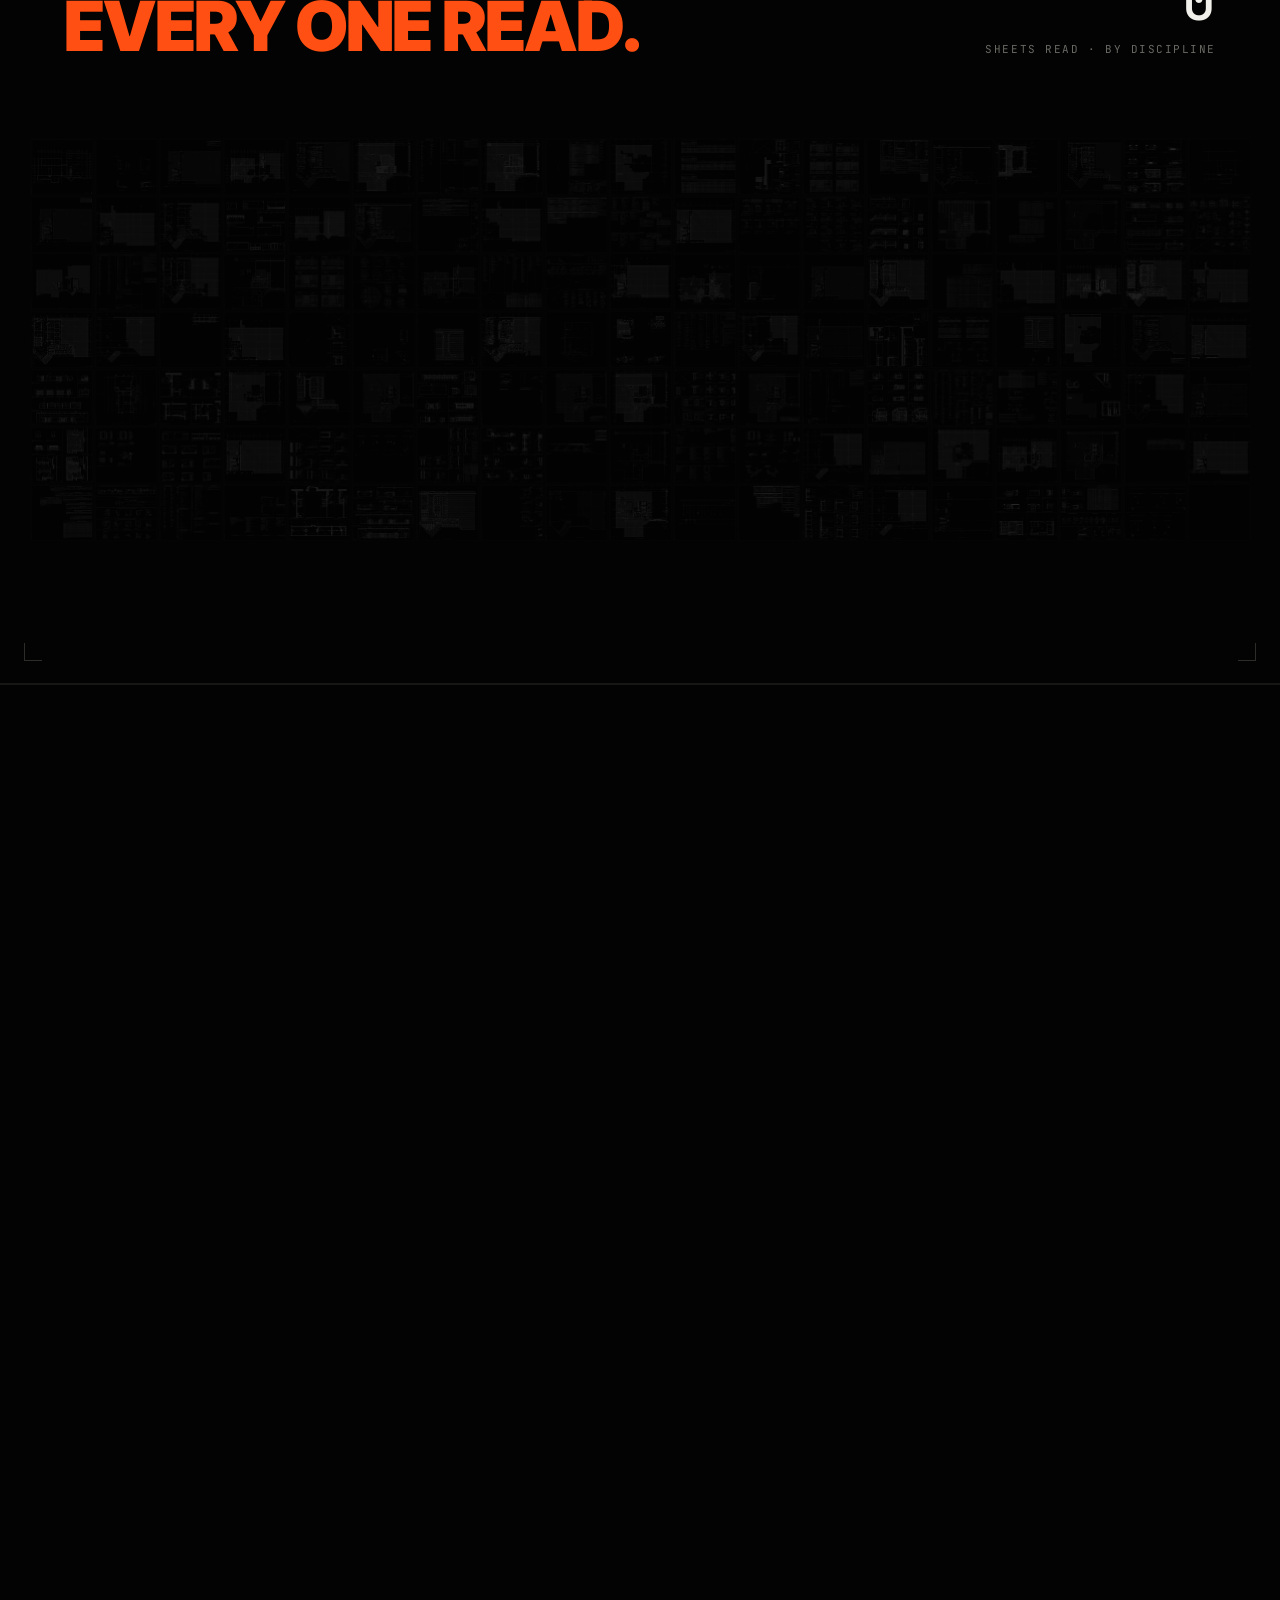
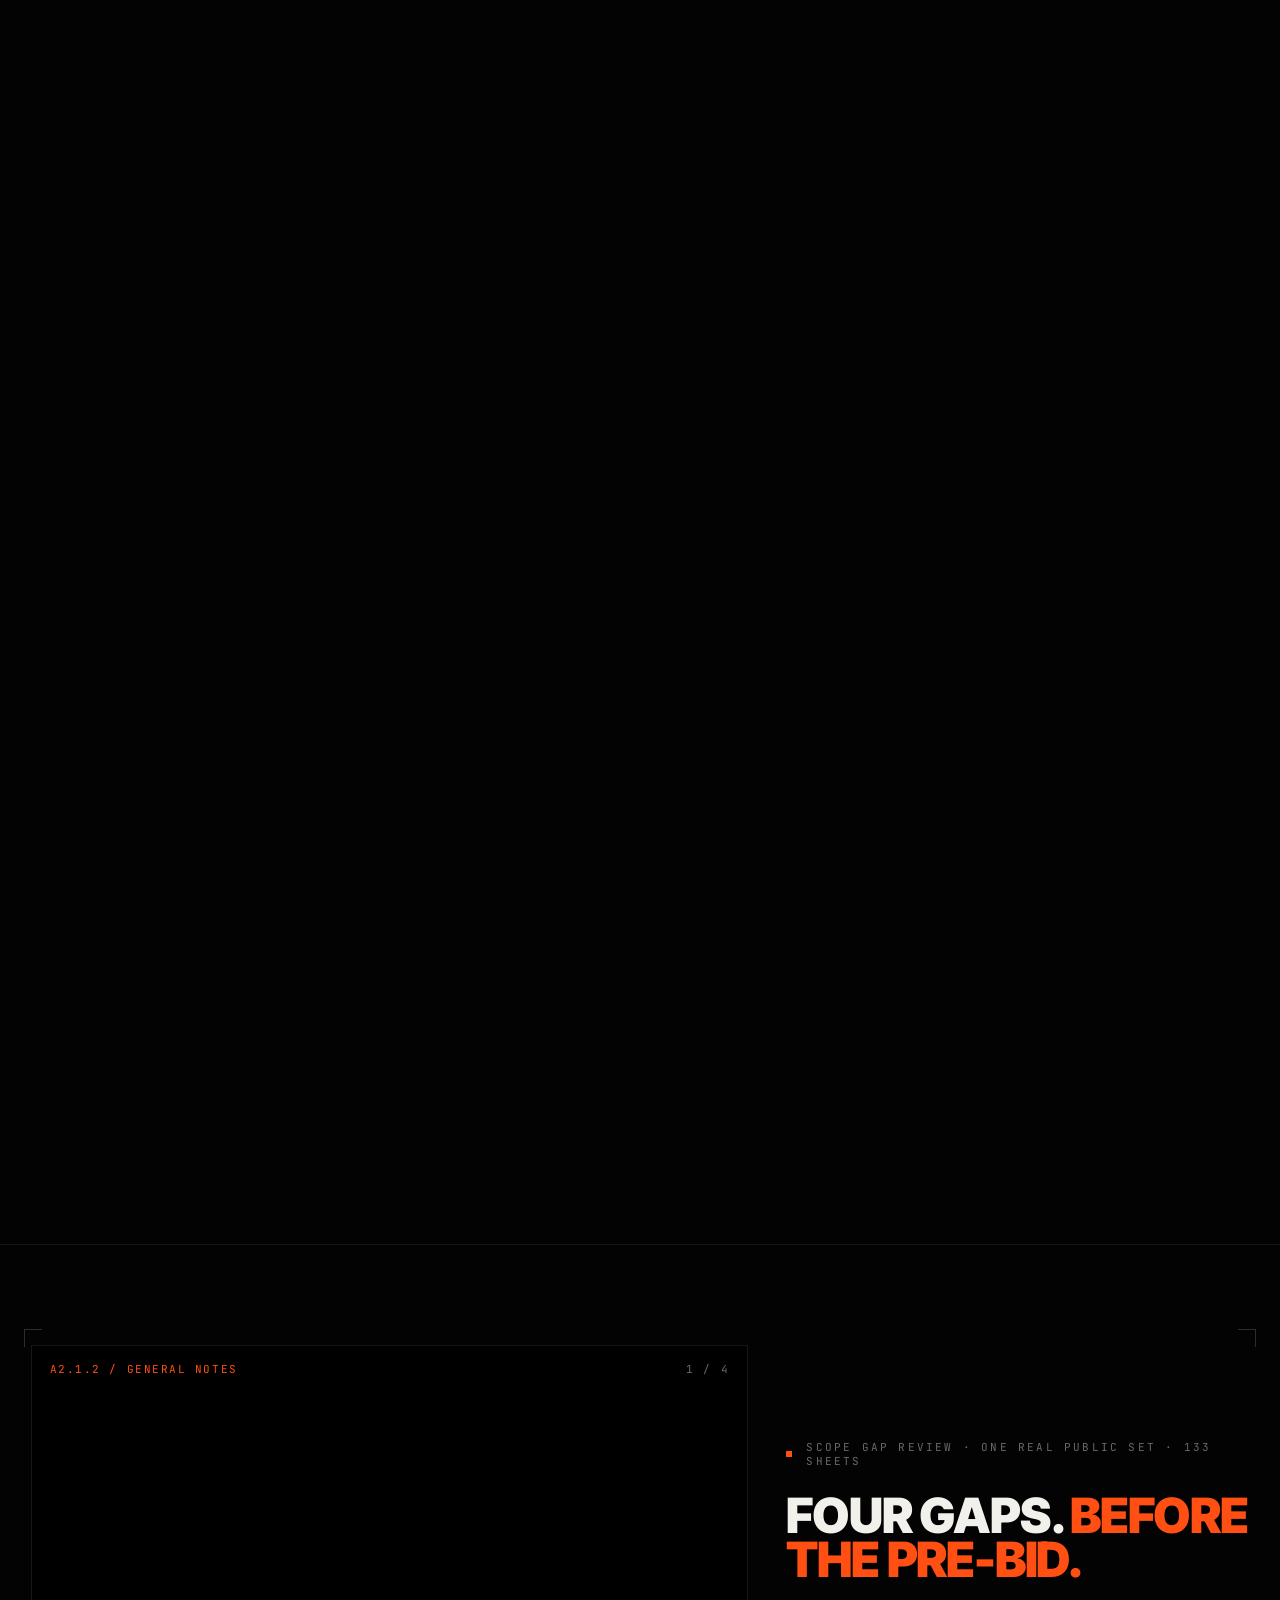
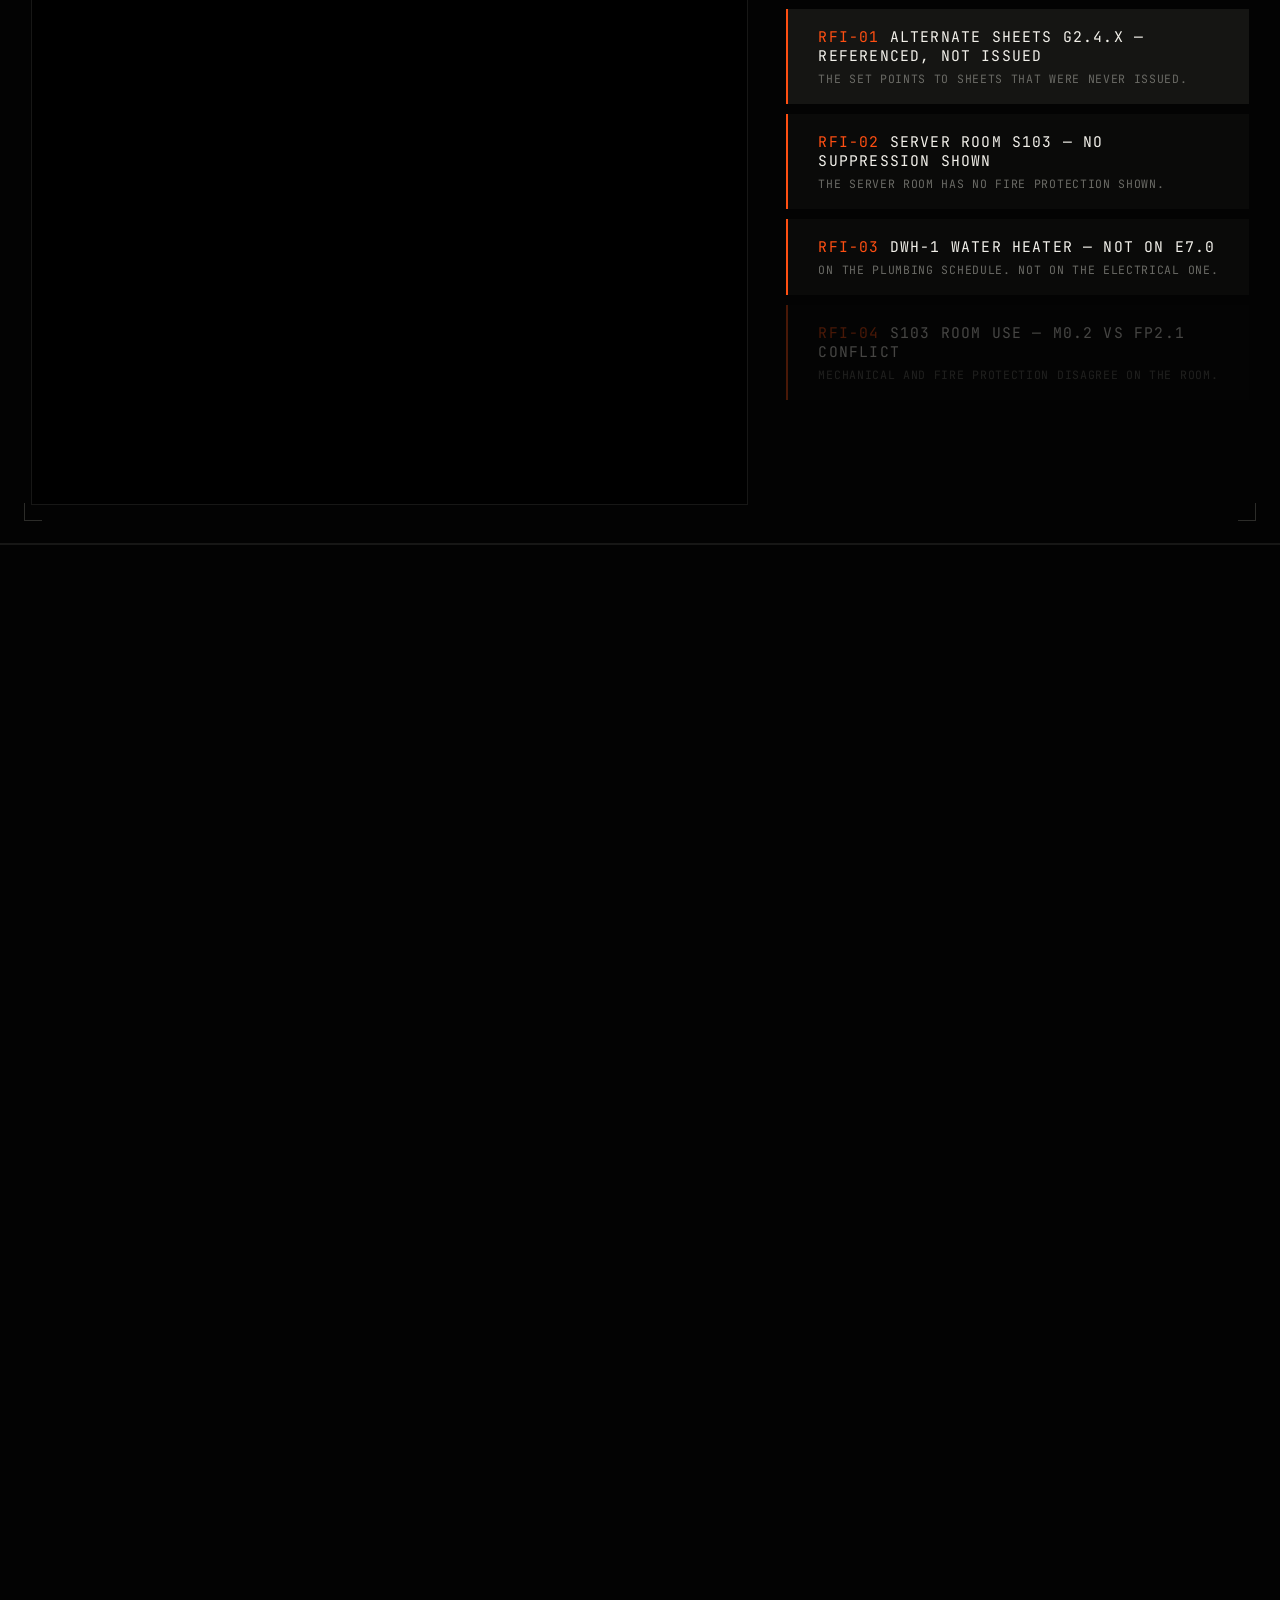
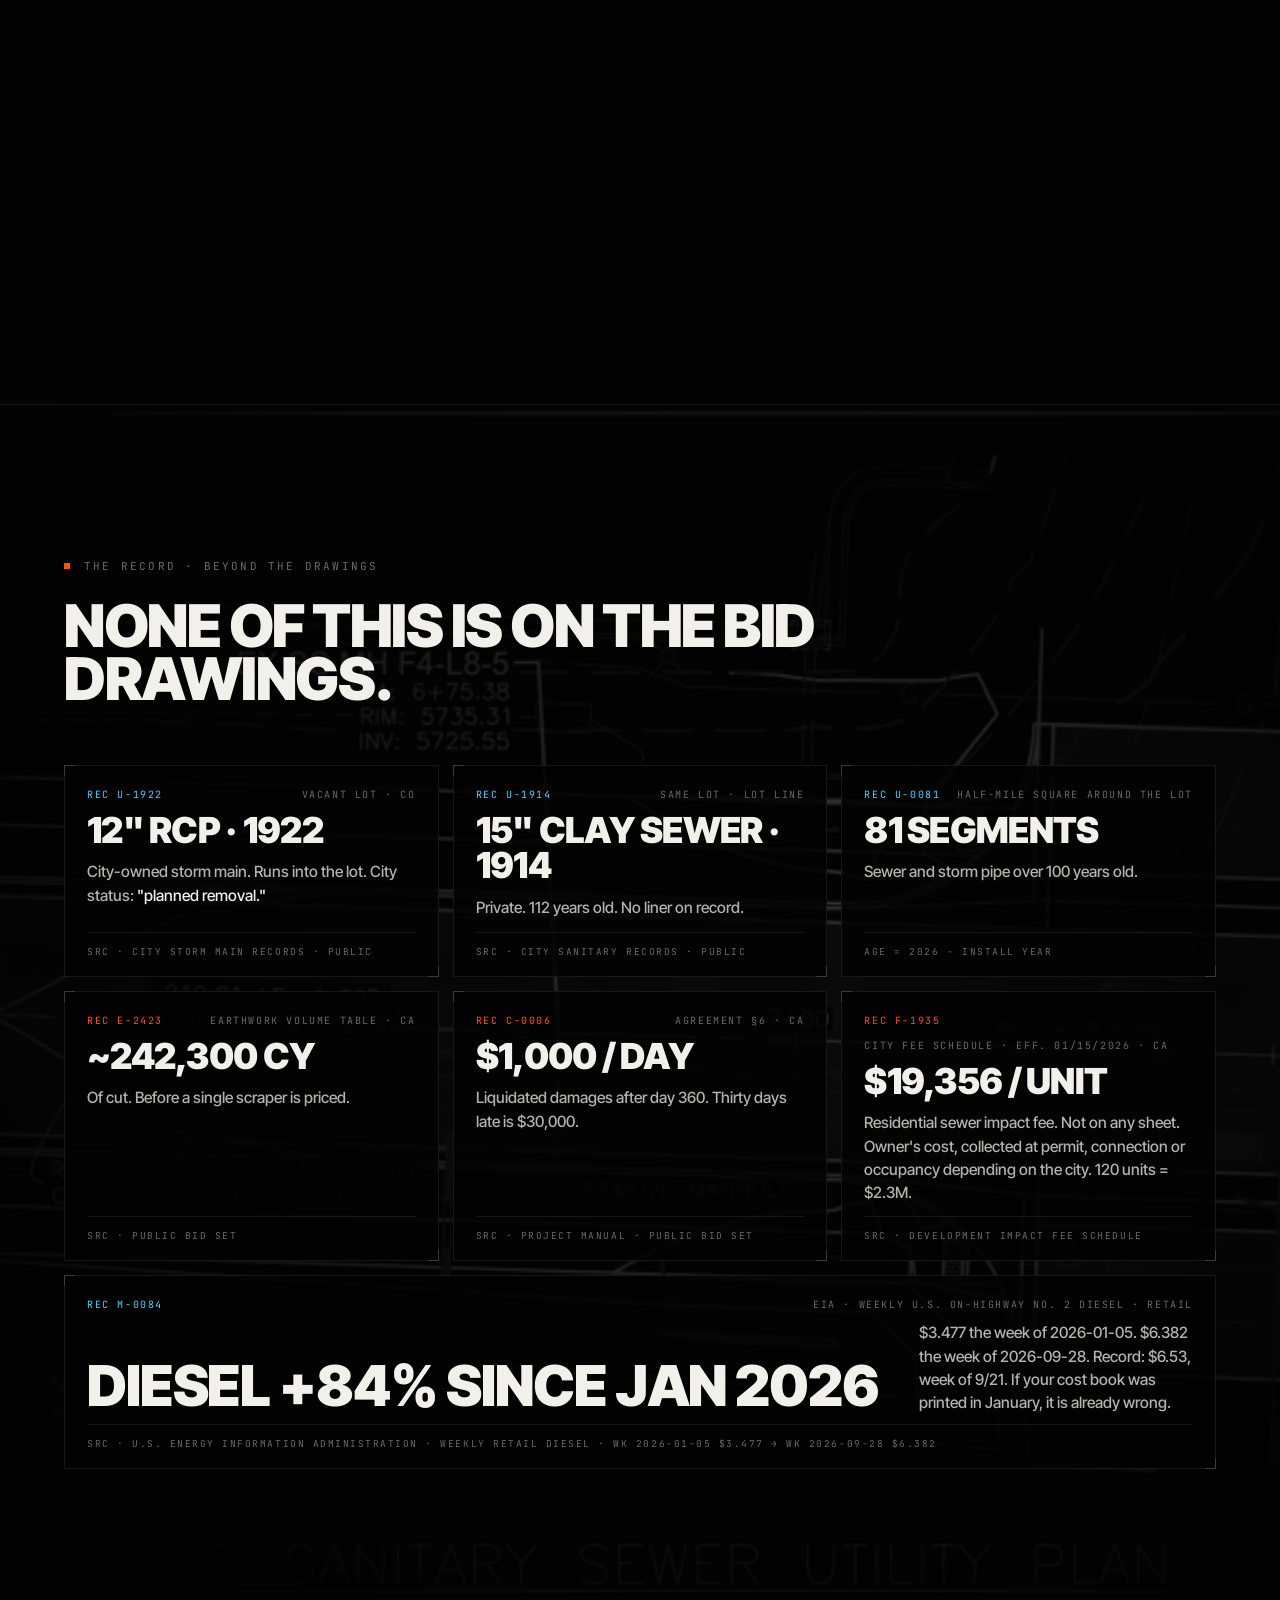
==== commit d6907448: "Shop: Silhouette Hoodie page in waitlist mode, thank-you page, Shop links in nav/footer Co-Authored-" ====
--- a/index.html
+++ b/index.html
@@ -41,6 +41,7 @@
     <a class="mono dim" href="#record">The record</a>
     <a class="mono dim" href="#films">Films</a>
     <a class="mono dim" href="#pricing">Pricing</a>
+    <a class="mono dim" href="shop.html">Shop</a>
     <a class="btn solid" href="#send">Send a bid</a>
   </div>
 </nav>
@@ -297,7 +298,7 @@
   <div class="wordmark" style="color:var(--ink)">FORMWORK</div>
   <div class="brandline">Before the concrete, there's Formwork.</div>
   <a href="send.html" class="orange">Send us your next bid →</a>
-  <div class="fl" role="navigation" aria-label="Footer"><a href="platform.html">Platform</a><a href="onboarding.html">Onboarding</a><a href="send.html">Send a bid</a><a href="#call">Book a call</a></div>
+  <div class="fl" role="navigation" aria-label="Footer"><a href="platform.html">Platform</a><a href="onboarding.html">Onboarding</a><a href="shop.html">Shop</a><a href="send.html">Send a bid</a><a href="#call">Book a call</a></div>
   <div class="socials"><a href="https://www.linkedin.com/company/tryformwork" target="_blank" rel="noopener" aria-label="Formwork on LinkedIn">LinkedIn</a><a href="https://www.instagram.com/tryformwork" target="_blank" rel="noopener" aria-label="Formwork on Instagram">Instagram</a><a href="https://www.facebook.com/profile.php?id=100092640950179" target="_blank" rel="noopener" aria-label="Formwork on Facebook">Facebook</a></div>
   <div>Watching · CO · UT · CA · tryformwork.com · © <span data-year></span> Formwork</div>
 </footer>
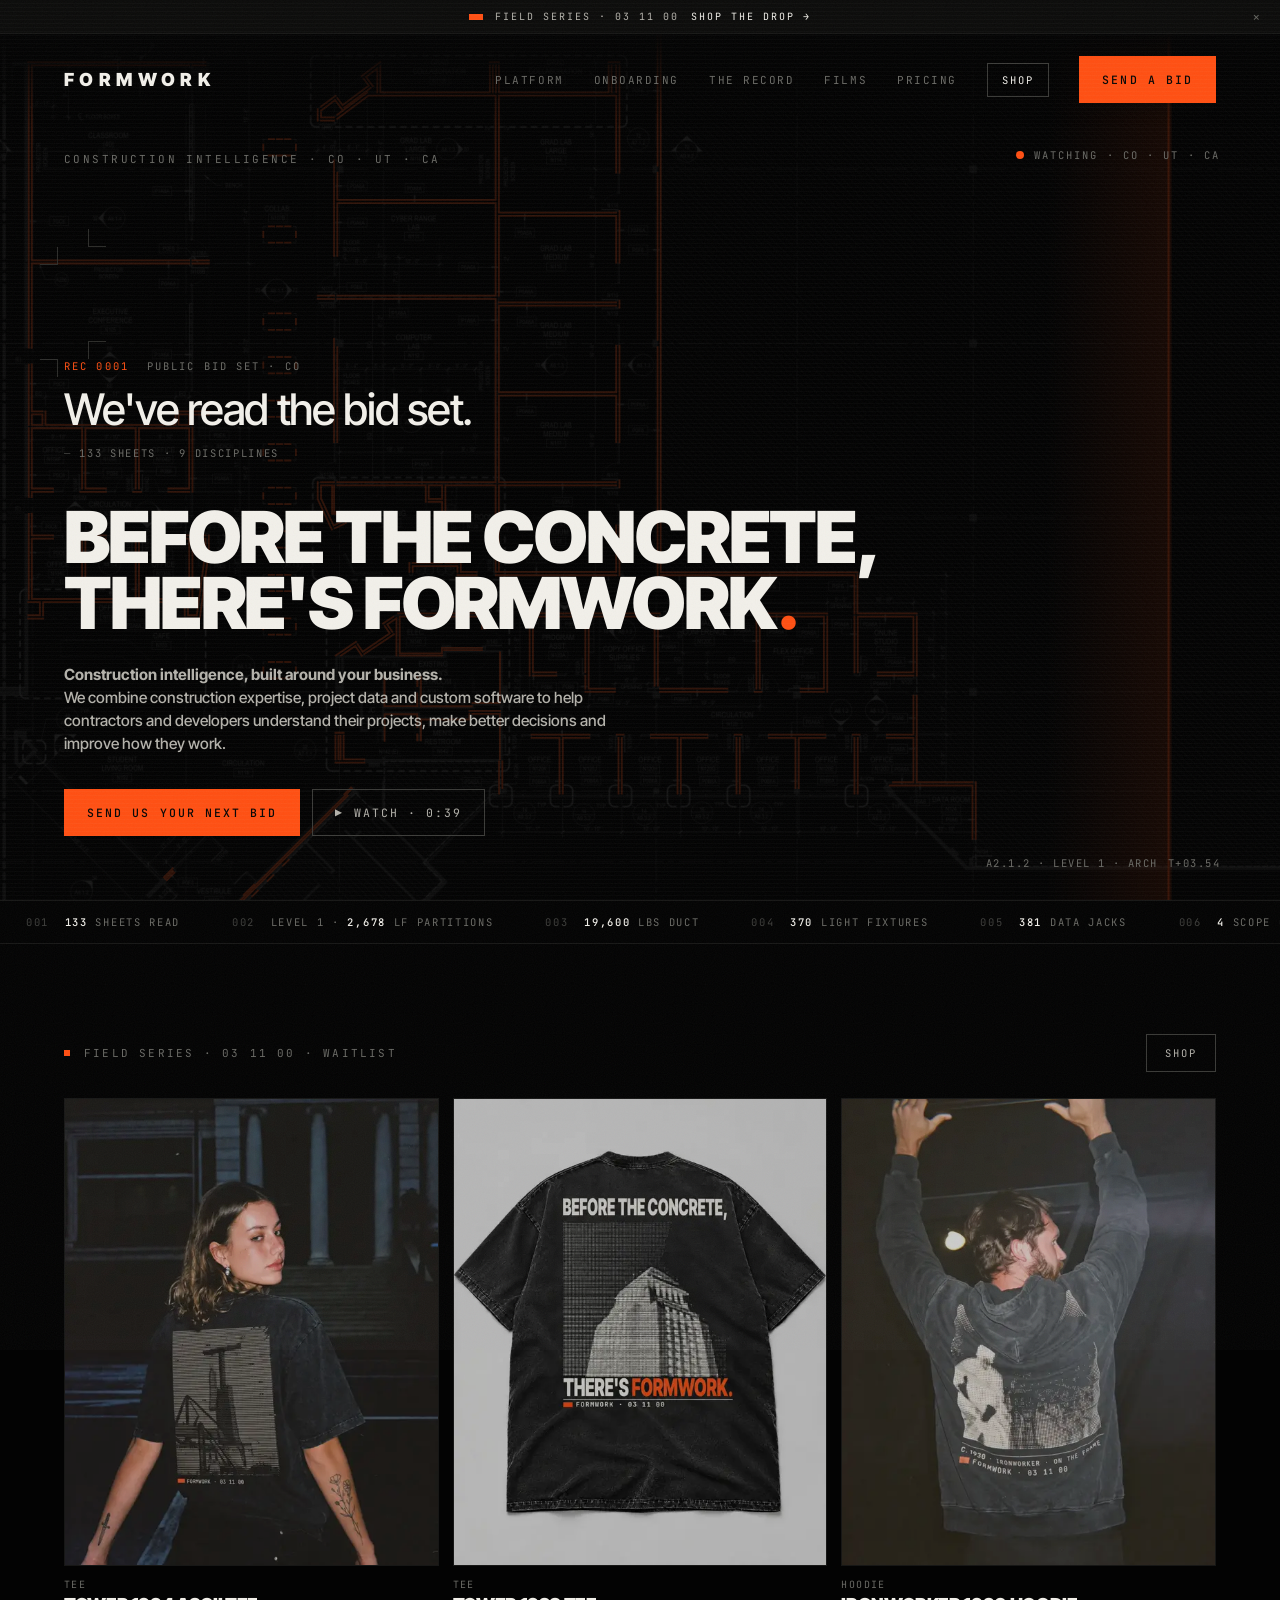
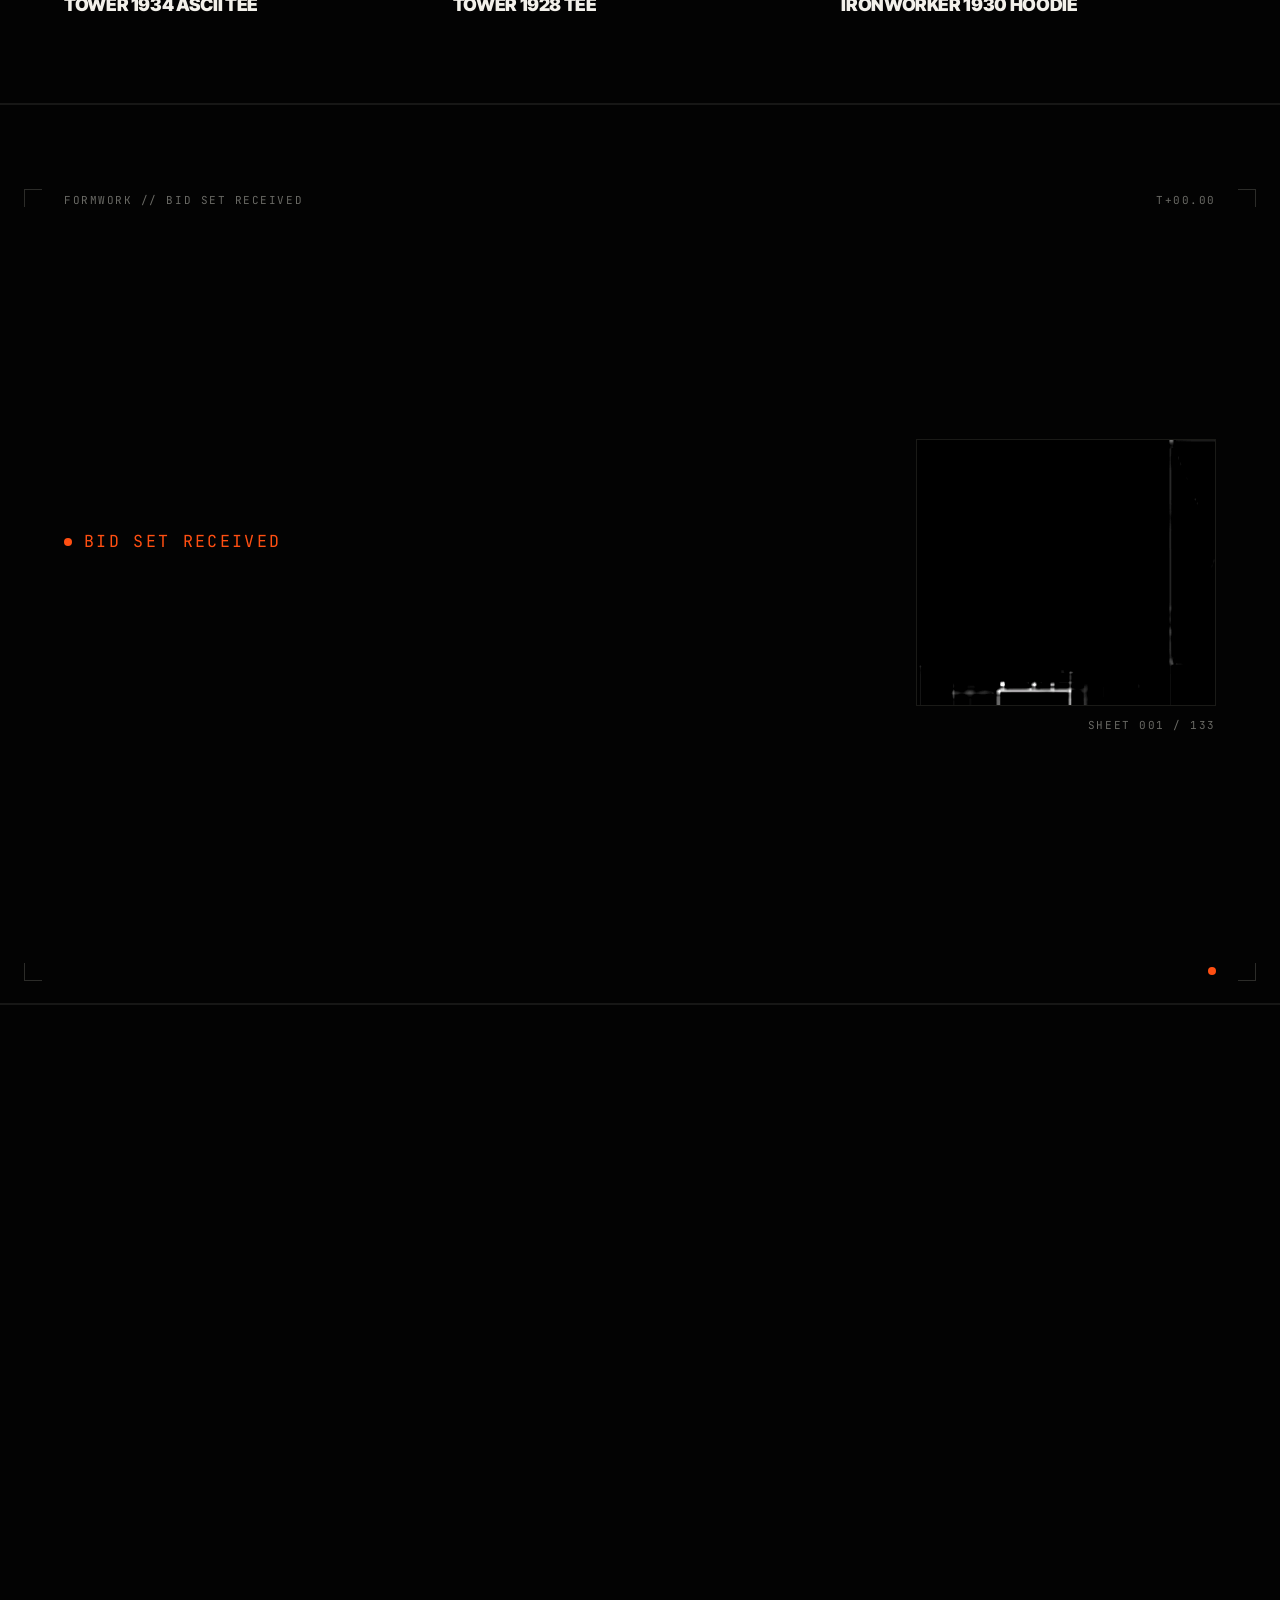
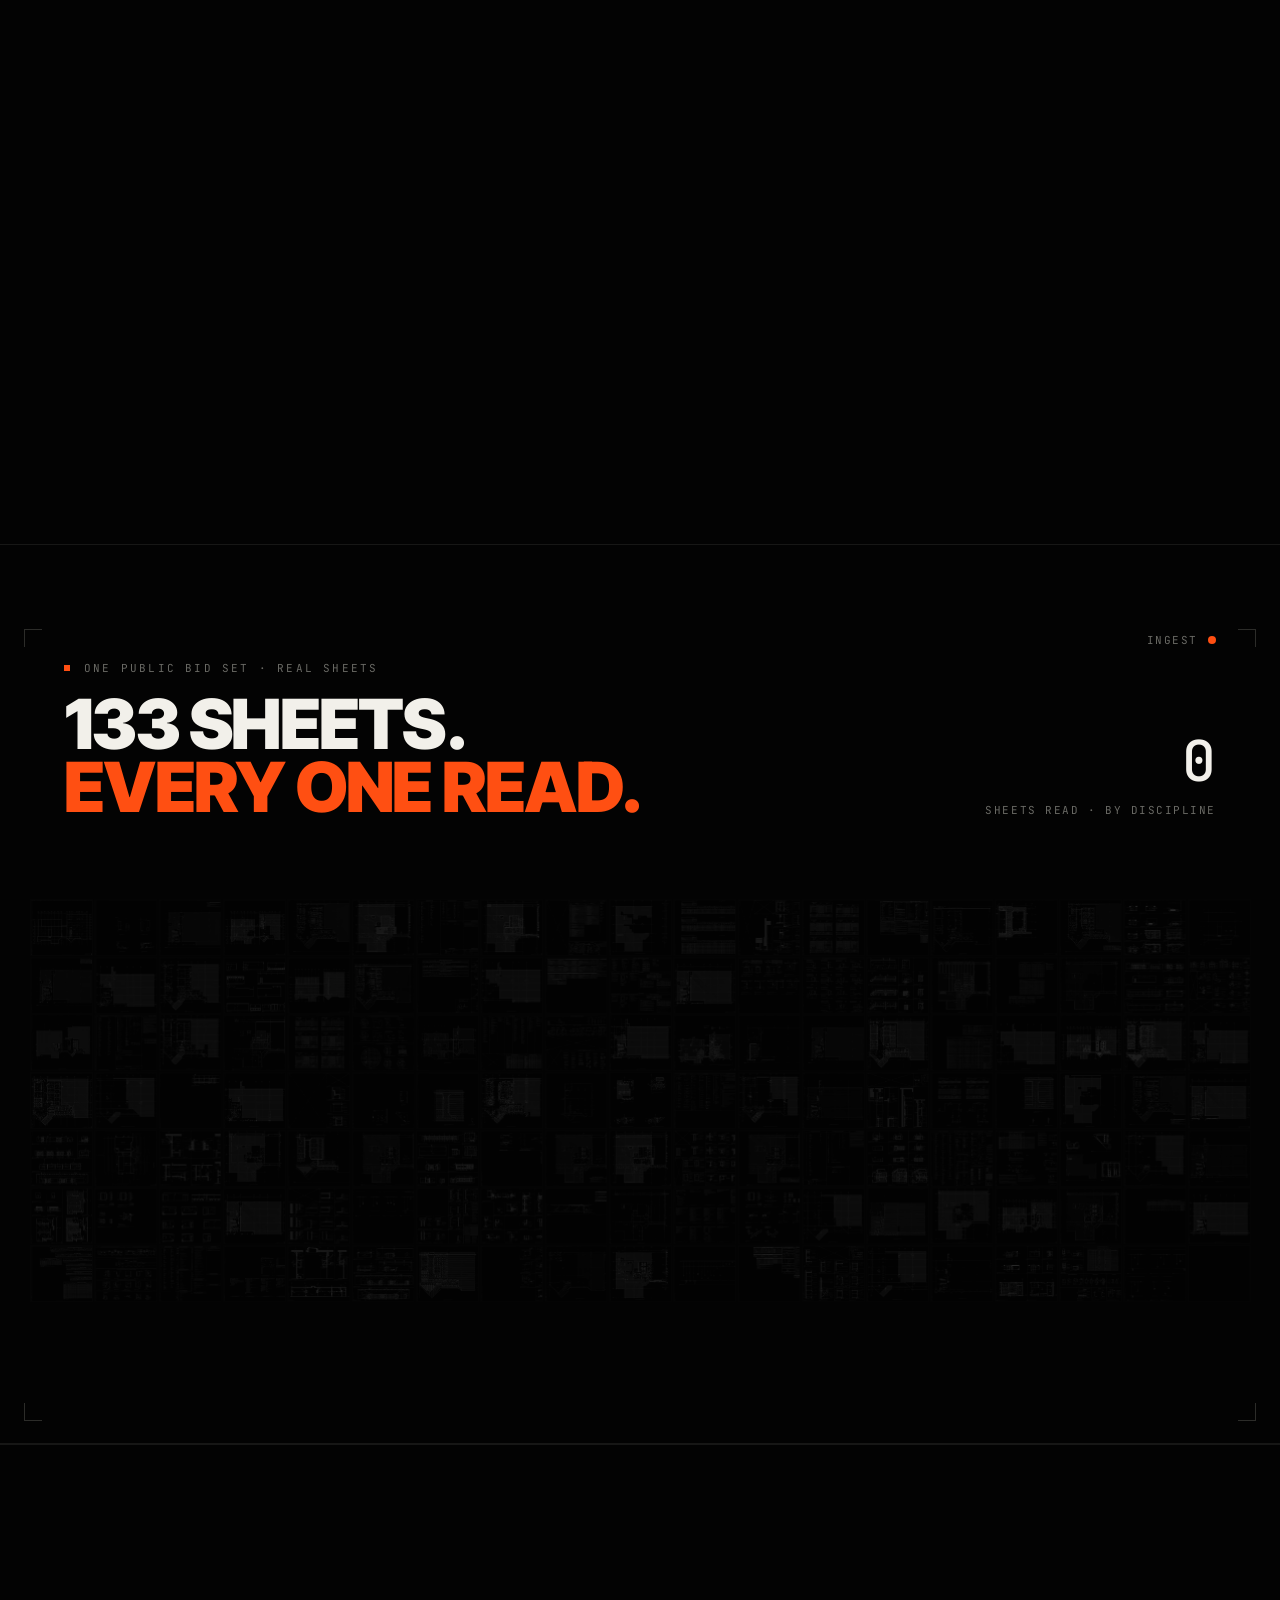
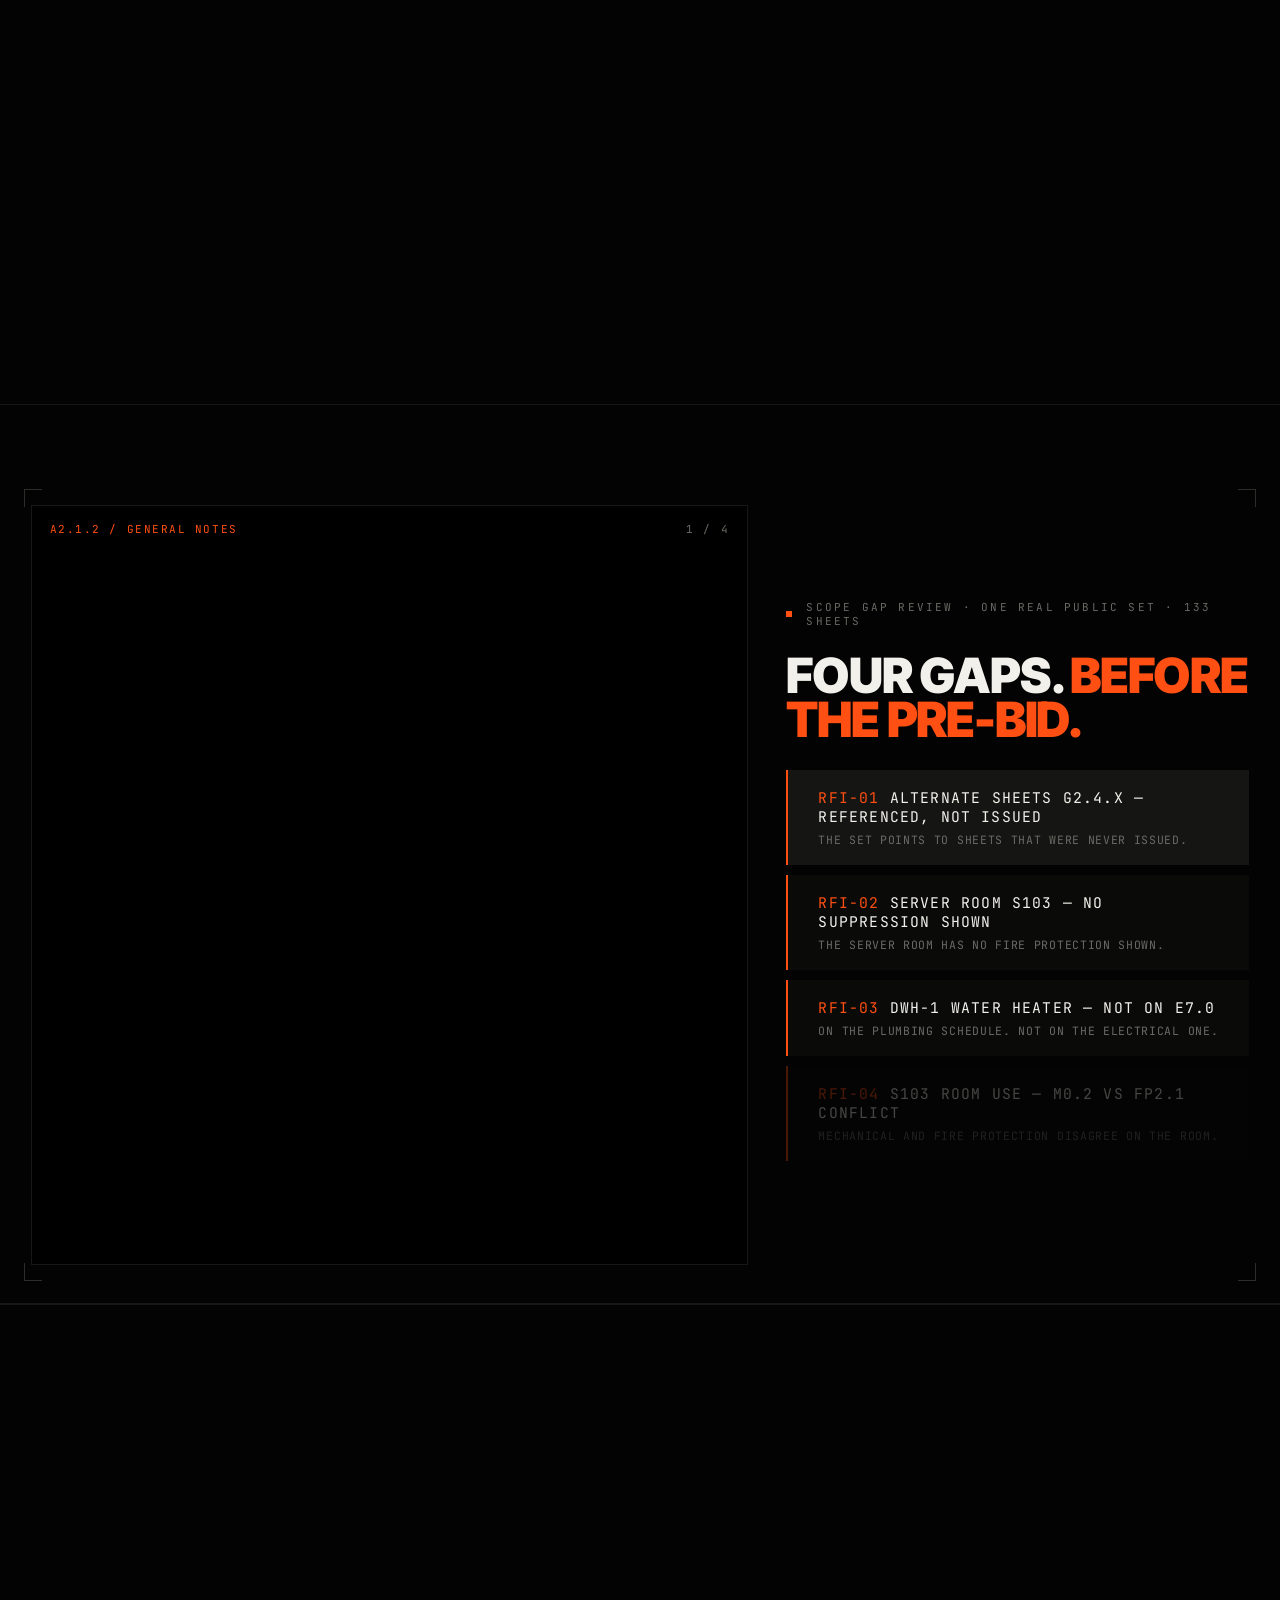
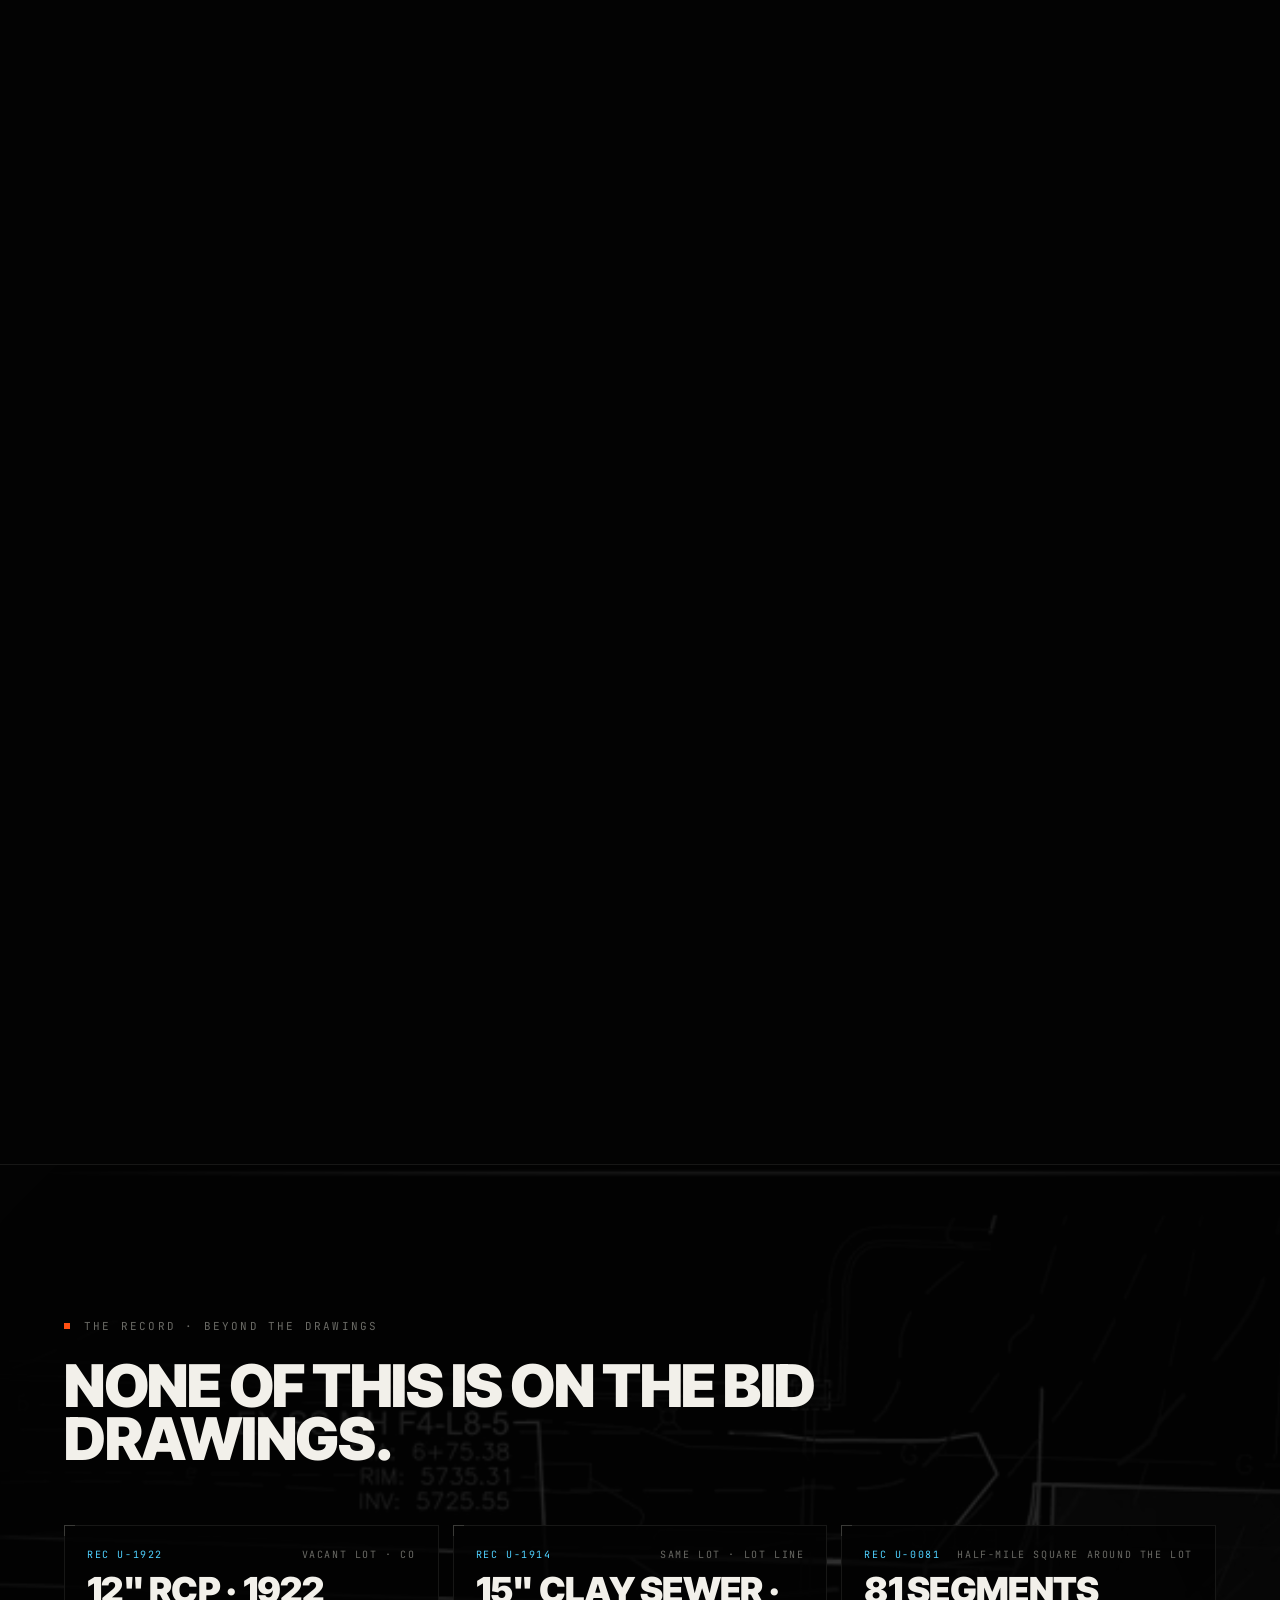
==== commit 7364e937: "Shop entry points: dismissible announcement bar, Shop button in nav at all widths, homepage merch st" ====
--- a/index.html
+++ b/index.html
@@ -27,10 +27,11 @@
 <link rel="preload" as="fetch" href="assets/a212.json" crossorigin>
 <link rel="preload" as="fetch" href="assets/m21a.json" crossorigin>
 <link rel="preload" as="image" href="assets/a212.webp" type="image/webp">
-<script>document.documentElement.classList.add('js');</script>
+<script>document.documentElement.classList.add('js');try{if(localStorage.getItem('fw-ann-x')==='1')document.documentElement.classList.add('ann-x')}catch(e){}</script>
 <link rel="stylesheet" href="assets/site.css">
 </head>
 <body>
+<div class="ann" id="ann"><a href="shop.html" class="mono"><i class="tab" aria-hidden="true"></i><span>Field Series · 03 11 00</span><span class="go">Shop the drop →</span></a><button type="button" class="annx mono" id="annx" aria-label="Dismiss">✕</button></div>
 <div id="flash" aria-hidden="true"></div>
 
 <nav>
@@ -41,7 +42,7 @@
     <a class="mono dim" href="#record">The record</a>
     <a class="mono dim" href="#films">Films</a>
     <a class="mono dim" href="#pricing">Pricing</a>
-    <a class="mono dim" href="shop.html">Shop</a>
+    <a class="btn navshop" href="shop.html">Shop</a>
     <a class="btn solid" href="#send">Send a bid</a>
   </div>
 </nav>
@@ -74,6 +75,15 @@
 </header>
 
 <div class="ticker mono dim" aria-hidden="true"><div class="track" id="track"></div></div>
+
+<section id="merch" class="merch" aria-label="Shop · Field Series">
+  <div class="mhead"><div class="label mono dim">Field Series · 03 11 00 · Waitlist</div><a class="btn ghost" href="shop.html">Shop</a></div>
+  <div class="mgrid">
+    <a class="mcard" href="shop.html#tower1934"><span class="mimg"><img src="assets/shop/tower1934-card.webp" alt="Tower 1934 ASCII Tee, back print, worn" width="540" height="675" loading="lazy" decoding="async"></span><span class="mm"><span class="mono dim">Tee</span><b>Tower 1934 ASCII Tee</b></span></a>
+    <a class="mcard" href="shop.html#tower1928"><span class="mimg"><img src="assets/shop/tower1928-card.webp" alt="Tower 1928 Tee, back print, studio" width="540" height="675" loading="lazy" decoding="async"></span><span class="mm"><span class="mono dim">Tee</span><b>Tower 1928 Tee</b></span></a>
+    <a class="mcard" href="shop.html#ironworker1930"><span class="mimg"><img src="assets/shop/ironworker1930-card.webp" alt="Ironworker 1930 Hoodie, back print, worn" width="540" height="675" loading="lazy" decoding="async"></span><span class="mm"><span class="mono dim">Hoodie</span><b>Ironworker 1930 Hoodie</b></span></a>
+  </div>
+</section>
 
 <!-- ===== THE SEQUENCE: scroll-scrubbed beats ===== -->
 <section id="seq" class="scrolly" aria-label="How a bid set gets read">
--- a/assets/site.css
+++ b/assets/site.css
@@ -659,3 +659,45 @@
 }
 @media (min-width: 561px) { .fgrid { grid-template-columns: repeat(2, 1fr); } }
 .fgrid > .fcard:first-child img { object-position: 50% 100%; }
+
+/* ---- shop entry points: announcement bar, nav Shop button, homepage merch strip ---- */
+:root { --annh: 34px; }
+.ann { position: fixed; top: 0; left: 0; right: 0; z-index: 70; height: var(--annh); display: flex; align-items: center; justify-content: center; background: #0b0b0a; border-bottom: 1px solid var(--line); }
+.ann a { display: flex; align-items: center; gap: 12px; font-size: 10px; letter-spacing: .2em; color: var(--ink2); padding: 0 44px; white-space: nowrap; overflow: hidden; }
+.ann a:hover { color: var(--ink); }
+.ann .tab { width: 14px; height: 6px; background: var(--orange); flex: none; font-style: normal; }
+.ann .go { color: var(--ink); }
+.annx { position: absolute; right: 10px; top: 50%; transform: translateY(-50%); background: none; border: 0; color: var(--dim); font-size: 11px; cursor: pointer; padding: 6px 8px; }
+.annx:hover { color: var(--ink); }
+html:not(.ann-x) body:has(.ann) nav { top: var(--annh); }
+html.ann-x .ann { display: none; }
+.btn.navshop { padding: 9px 14px; font-size: 10.5px; letter-spacing: .2em; border: 1px solid #3a3a37; color: var(--ink); background: transparent; gap: 0; }
+.btn.navshop:hover, .btn.navshop.cur { border-color: var(--orange); background: transparent; color: var(--ink); }
+@media (max-width: 520px) {
+  nav .links { gap: 8px; }
+  .btn.navshop { padding: 10px 11px; font-size: 10.5px; }
+  .ann a { font-size: 9px; letter-spacing: .14em; gap: 9px; padding: 0 34px 0 14px; }
+}
+@media (max-width: 360px) { .ann .go { display: none; } }
+
+.merch { padding: clamp(50px, 7vw, 100px) var(--pad); border-bottom: 1px solid var(--line); }
+.merch .mhead { display: flex; justify-content: space-between; align-items: center; gap: 16px; margin-bottom: 26px; }
+.merch .mhead .label { margin-bottom: 0; }
+.merch .mhead .btn { padding: 11px 18px; font-size: 10.5px; }
+.mgrid { display: grid; grid-template-columns: repeat(3, 1fr); gap: 14px; }
+.mcard { display: flex; flex-direction: column; gap: 12px; min-width: 0; }
+.mcard .mimg { display: block; aspect-ratio: 4 / 5; overflow: hidden; border: 1px solid var(--line); background: #0a0a09; }
+.mcard img { width: 100%; height: 100%; object-fit: cover; display: block; filter: brightness(.8); transition: filter .4s, transform .8s cubic-bezier(.2,.7,.2,1); }
+.mcard:hover img { filter: none; transform: scale(1.02); }
+.mcard:hover .mimg { border-color: var(--orange); }
+.mcard .mm { display: flex; flex-direction: column; gap: 5px; font-size: 10px; letter-spacing: .16em; }
+.mcard .mm b { font-weight: 900; text-transform: uppercase; font-size: clamp(15px, 1.4vw, 22px); letter-spacing: -.02em; color: var(--ink); line-height: 1; }
+@media (max-width: 700px) {
+  .mgrid { display: flex; overflow-x: auto; scroll-snap-type: x mandatory; gap: 12px; margin: 0 calc(-1 * var(--pad)); padding: 0 var(--pad) 6px; scrollbar-width: none; }
+  .mgrid::-webkit-scrollbar { display: none; }
+  .mcard { flex: 0 0 64%; scroll-snap-align: start; }
+}
+html:not(.ann-x) body:has(.ann) :is(.hero, .phero) .hudtxt.l { top: calc(96px + var(--annh) + 18px); }
+html:not(.ann-x) body:has(.ann) .hero .tag { top: calc(118px + var(--annh)); }
+html:not(.ann-x) body:has(.ann) :is(.hero, .phero) .hud.tl, html:not(.ann-x) body:has(.ann) :is(.hero, .phero) .hud.tr { top: calc(90px + var(--annh)); }
+@media (max-width: 700px) { html:not(.ann-x) body:has(.ann) .hero .tag { top: calc(86px + var(--annh)); } }
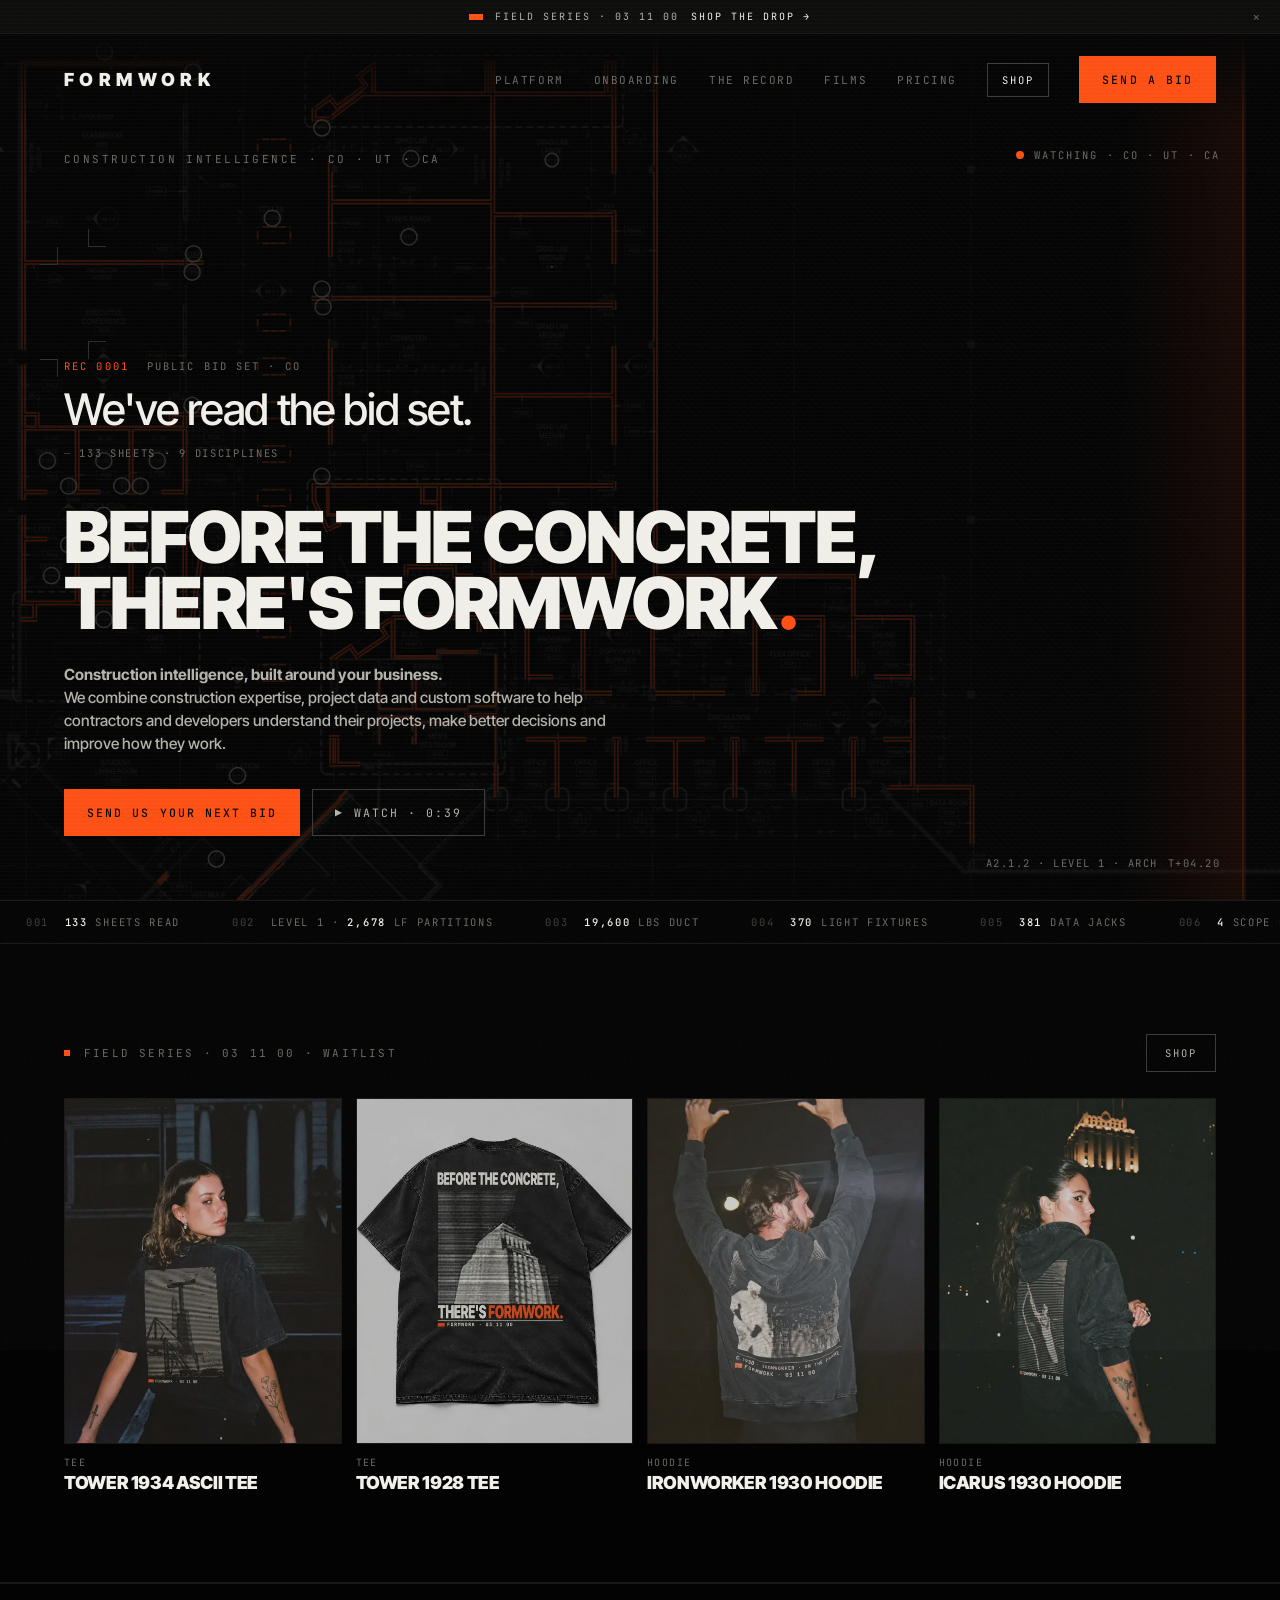
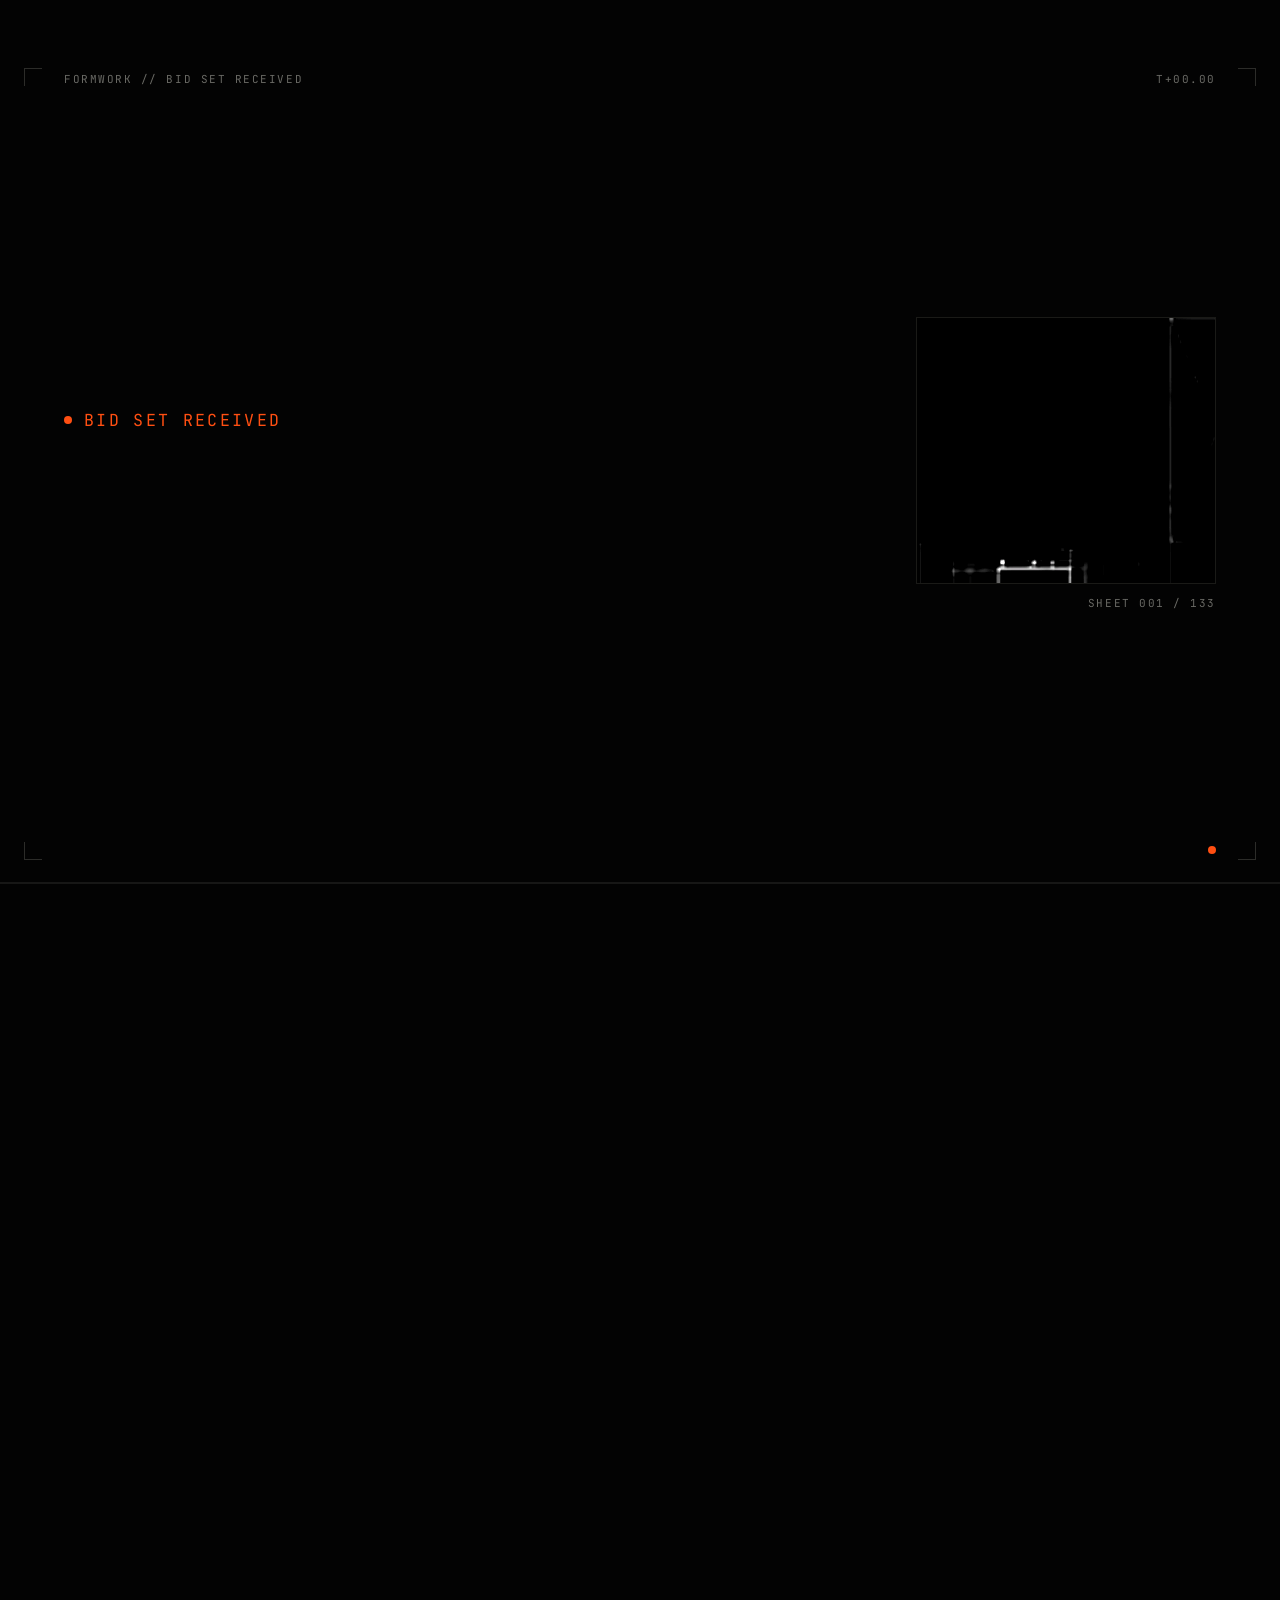
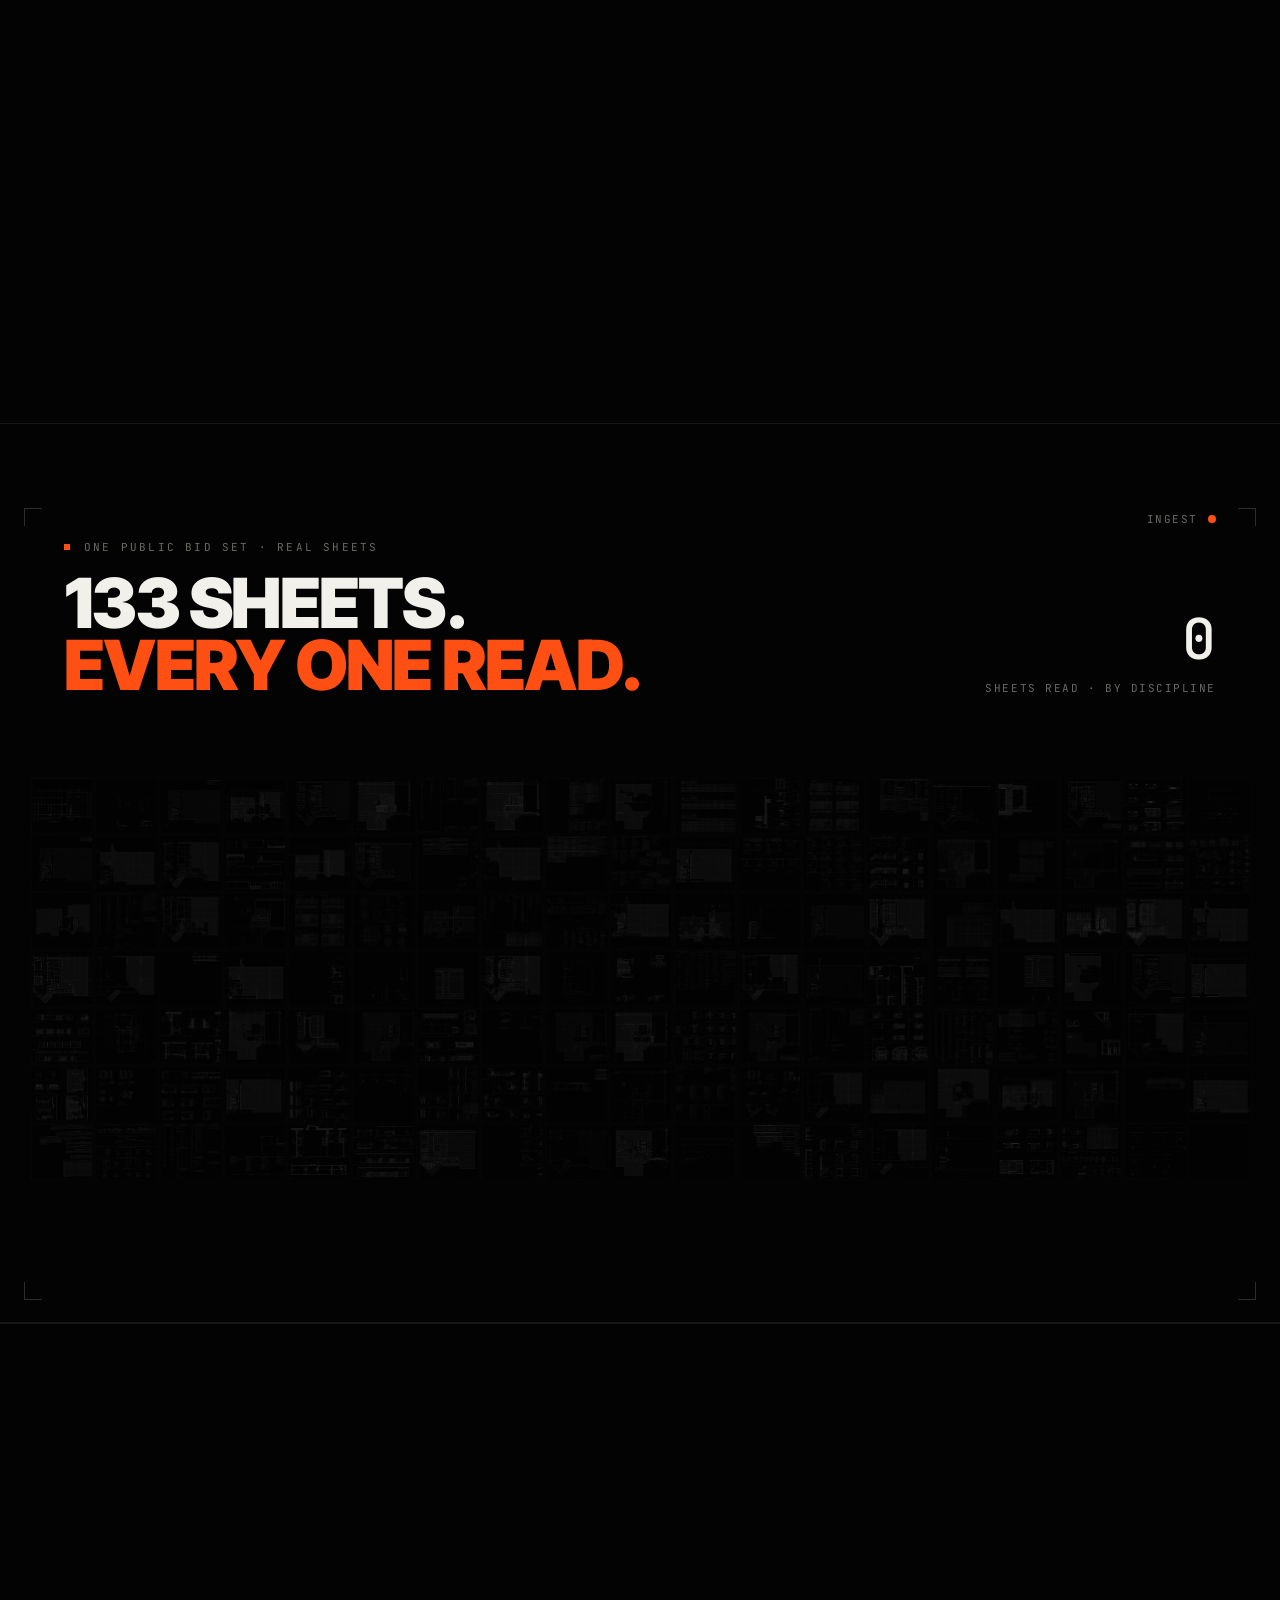
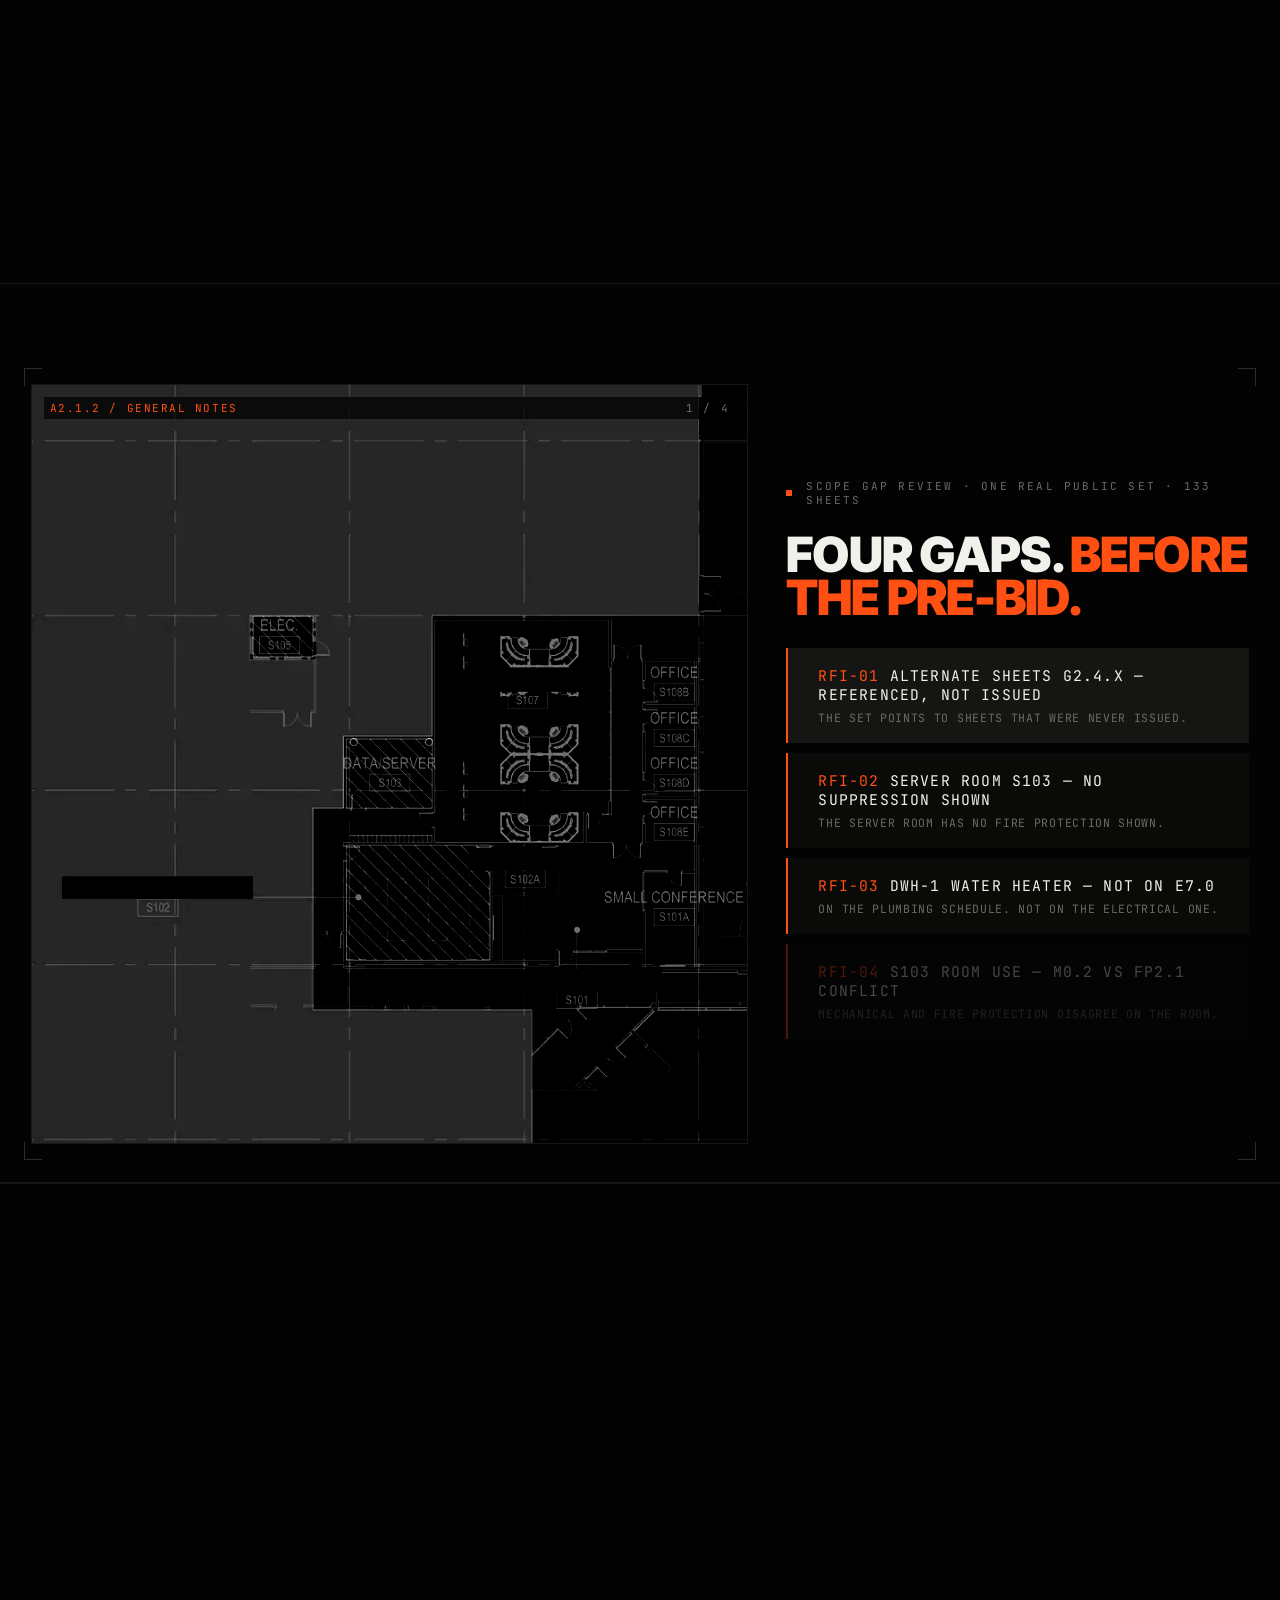
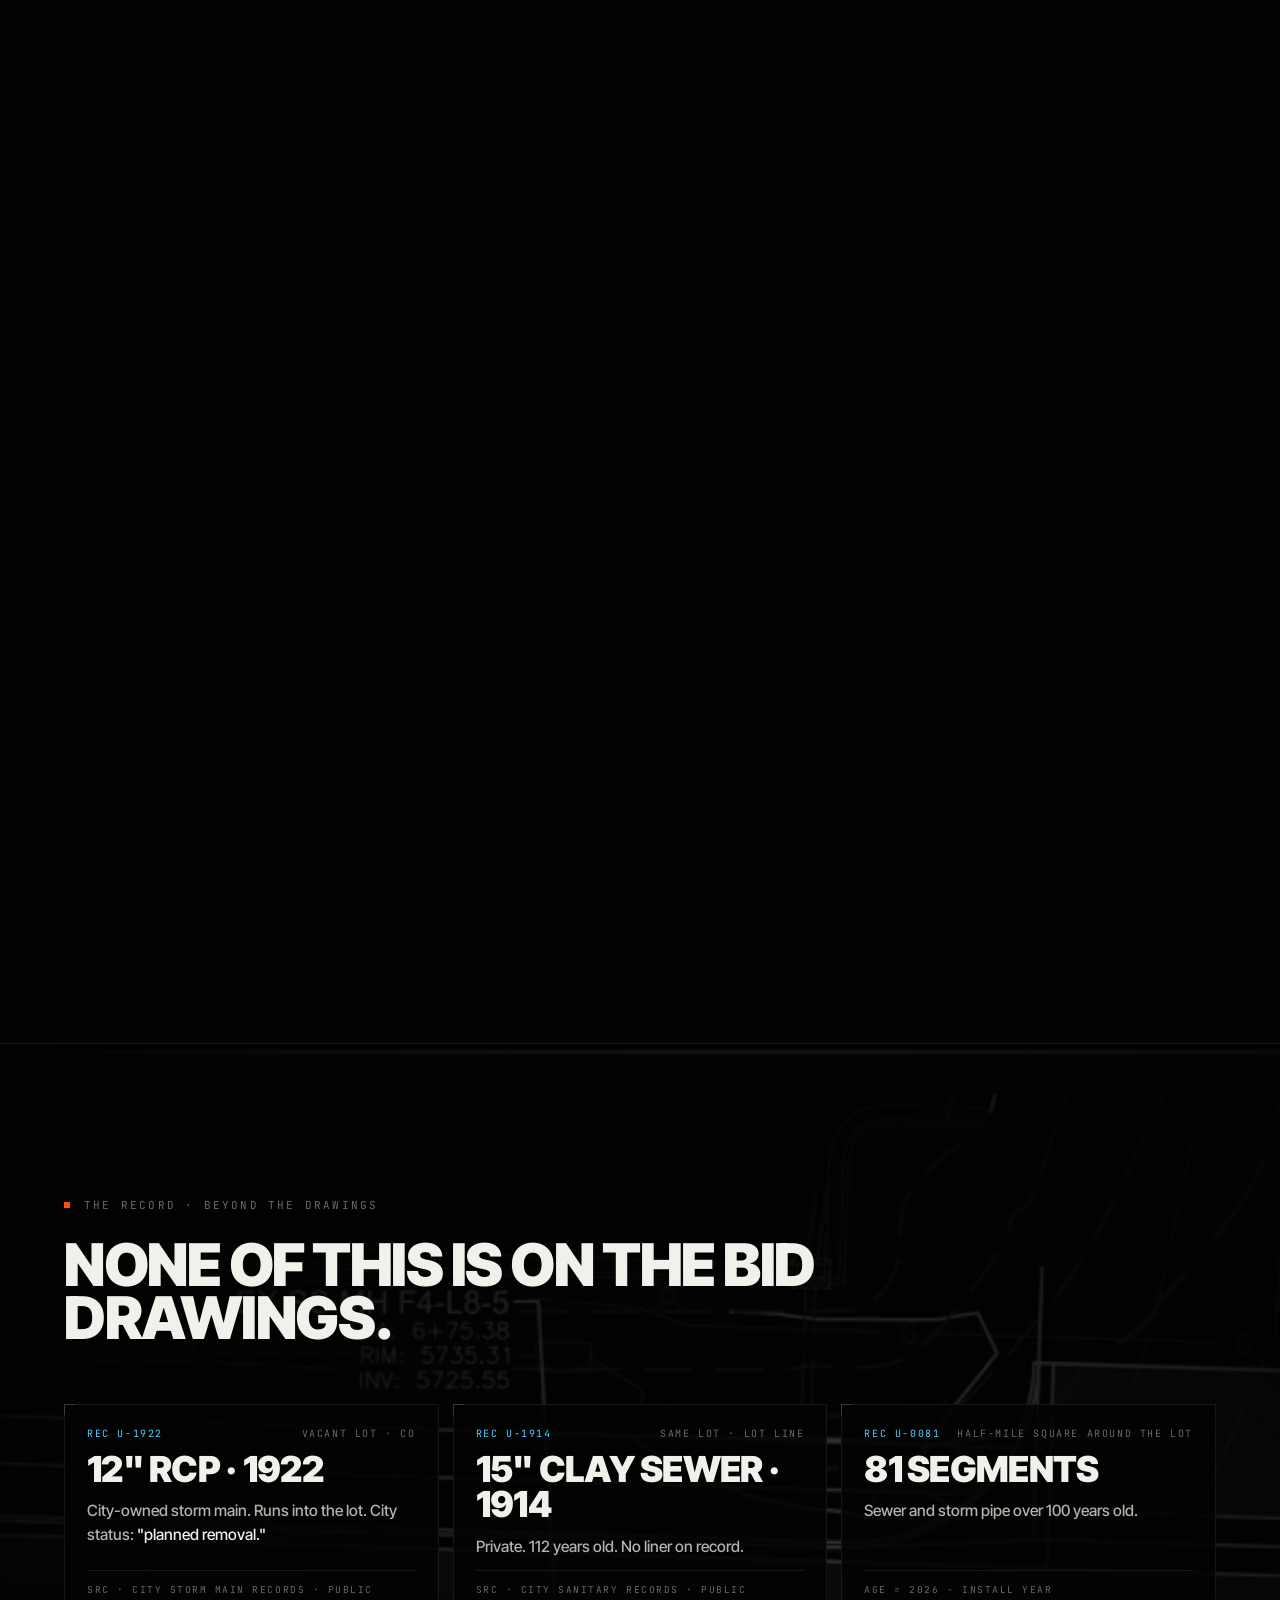
==== commit 48ceab59: "Shop: replace Silhouette Hoodie with Icarus 1930 Hoodie (American source); remove all Silhouette fil" ====
--- a/index.html
+++ b/index.html
@@ -82,6 +82,7 @@
     <a class="mcard" href="shop.html#tower1934"><span class="mimg"><img src="assets/shop/tower1934-card.webp" alt="Tower 1934 ASCII Tee, back print, worn" width="540" height="675" loading="lazy" decoding="async"></span><span class="mm"><span class="mono dim">Tee</span><b>Tower 1934 ASCII Tee</b></span></a>
     <a class="mcard" href="shop.html#tower1928"><span class="mimg"><img src="assets/shop/tower1928-card.webp" alt="Tower 1928 Tee, back print, studio" width="540" height="675" loading="lazy" decoding="async"></span><span class="mm"><span class="mono dim">Tee</span><b>Tower 1928 Tee</b></span></a>
     <a class="mcard" href="shop.html#ironworker1930"><span class="mimg"><img src="assets/shop/ironworker1930-card.webp" alt="Ironworker 1930 Hoodie, back print, worn" width="540" height="675" loading="lazy" decoding="async"></span><span class="mm"><span class="mono dim">Hoodie</span><b>Ironworker 1930 Hoodie</b></span></a>
+    <a class="mcard" href="shop.html#icarus1930"><span class="mimg"><img src="assets/shop/icarus1930-card.webp" alt="Icarus 1930 Hoodie, ASCII back print, worn" width="540" height="675" loading="lazy" decoding="async"></span><span class="mm"><span class="mono dim">Hoodie</span><b>Icarus 1930 Hoodie</b></span></a>
   </div>
 </section>
 
--- a/assets/site.css
+++ b/assets/site.css
@@ -684,7 +684,7 @@
 .merch .mhead { display: flex; justify-content: space-between; align-items: center; gap: 16px; margin-bottom: 26px; }
 .merch .mhead .label { margin-bottom: 0; }
 .merch .mhead .btn { padding: 11px 18px; font-size: 10.5px; }
-.mgrid { display: grid; grid-template-columns: repeat(3, 1fr); gap: 14px; }
+.mgrid { display: grid; grid-template-columns: repeat(4, 1fr); gap: 14px; }
 .mcard { display: flex; flex-direction: column; gap: 12px; min-width: 0; }
 .mcard .mimg { display: block; aspect-ratio: 4 / 5; overflow: hidden; border: 1px solid var(--line); background: #0a0a09; }
 .mcard img { width: 100%; height: 100%; object-fit: cover; display: block; filter: brightness(.8); transition: filter .4s, transform .8s cubic-bezier(.2,.7,.2,1); }
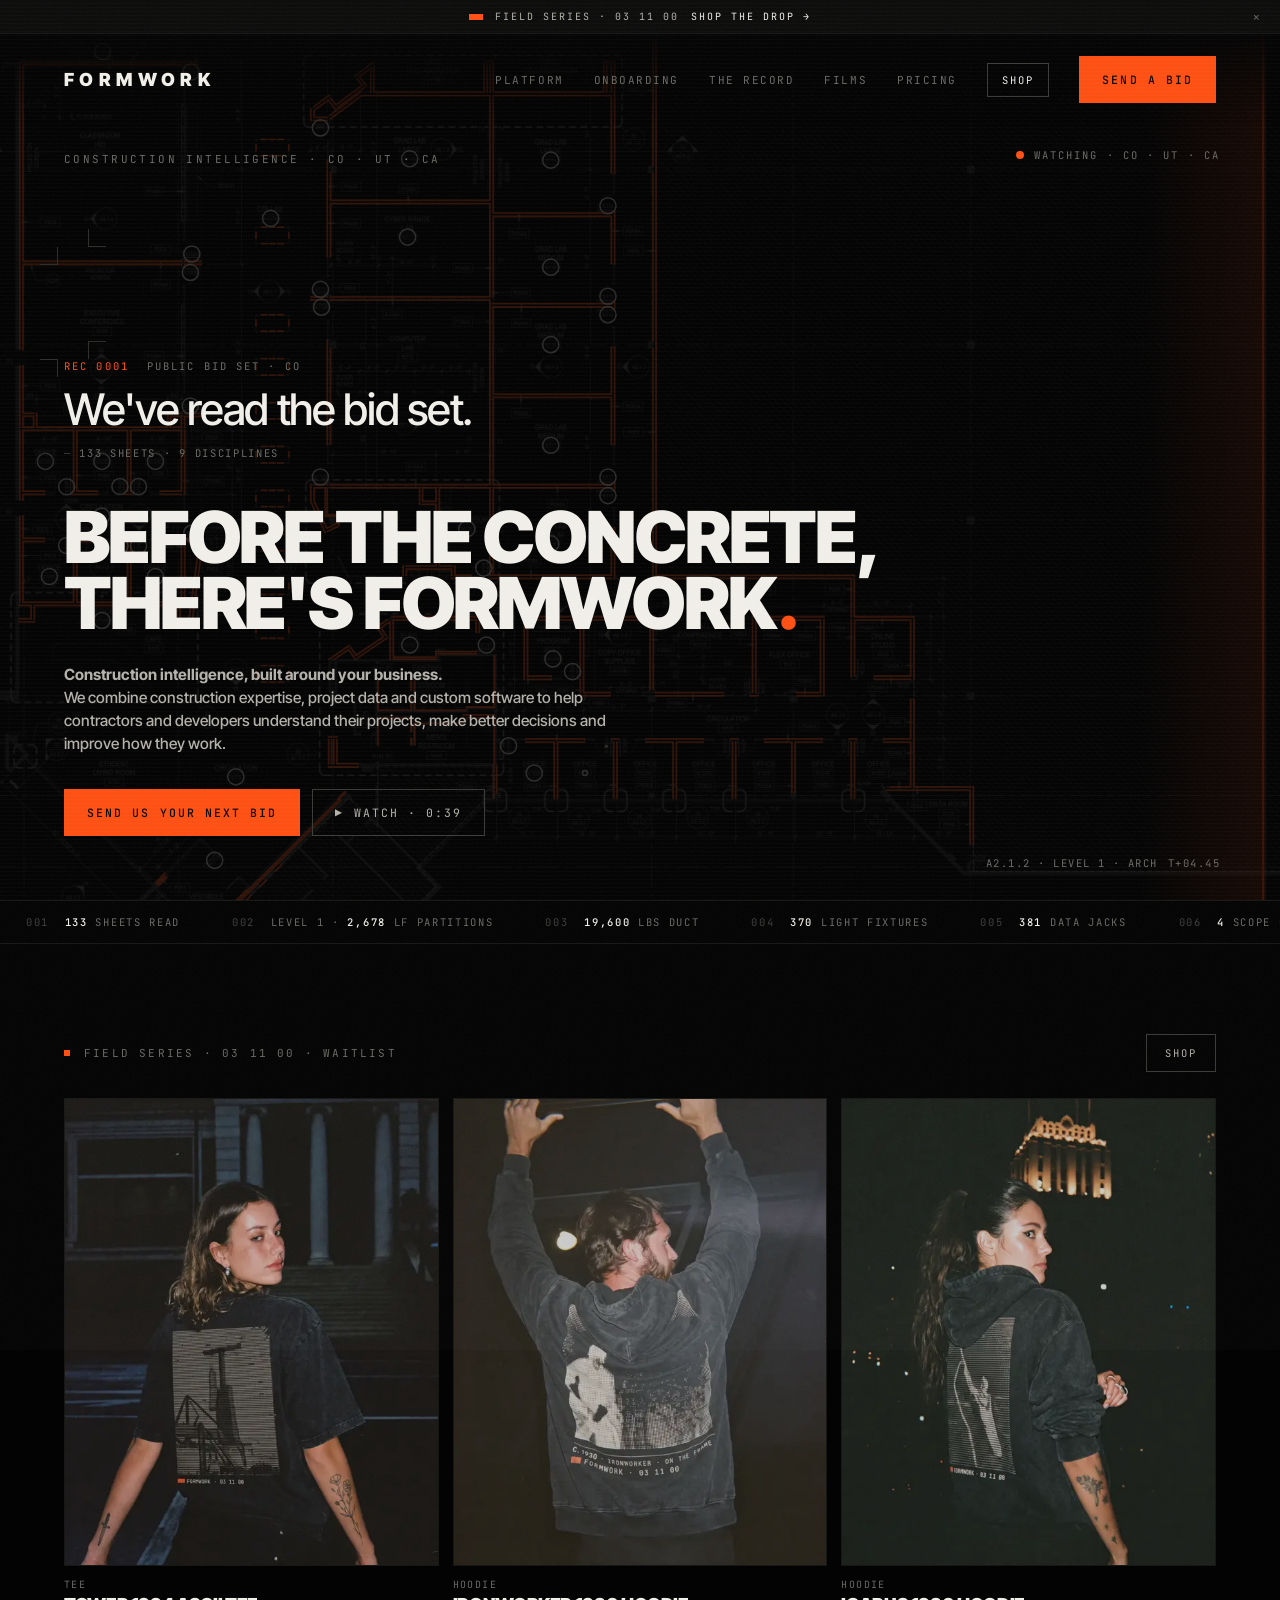
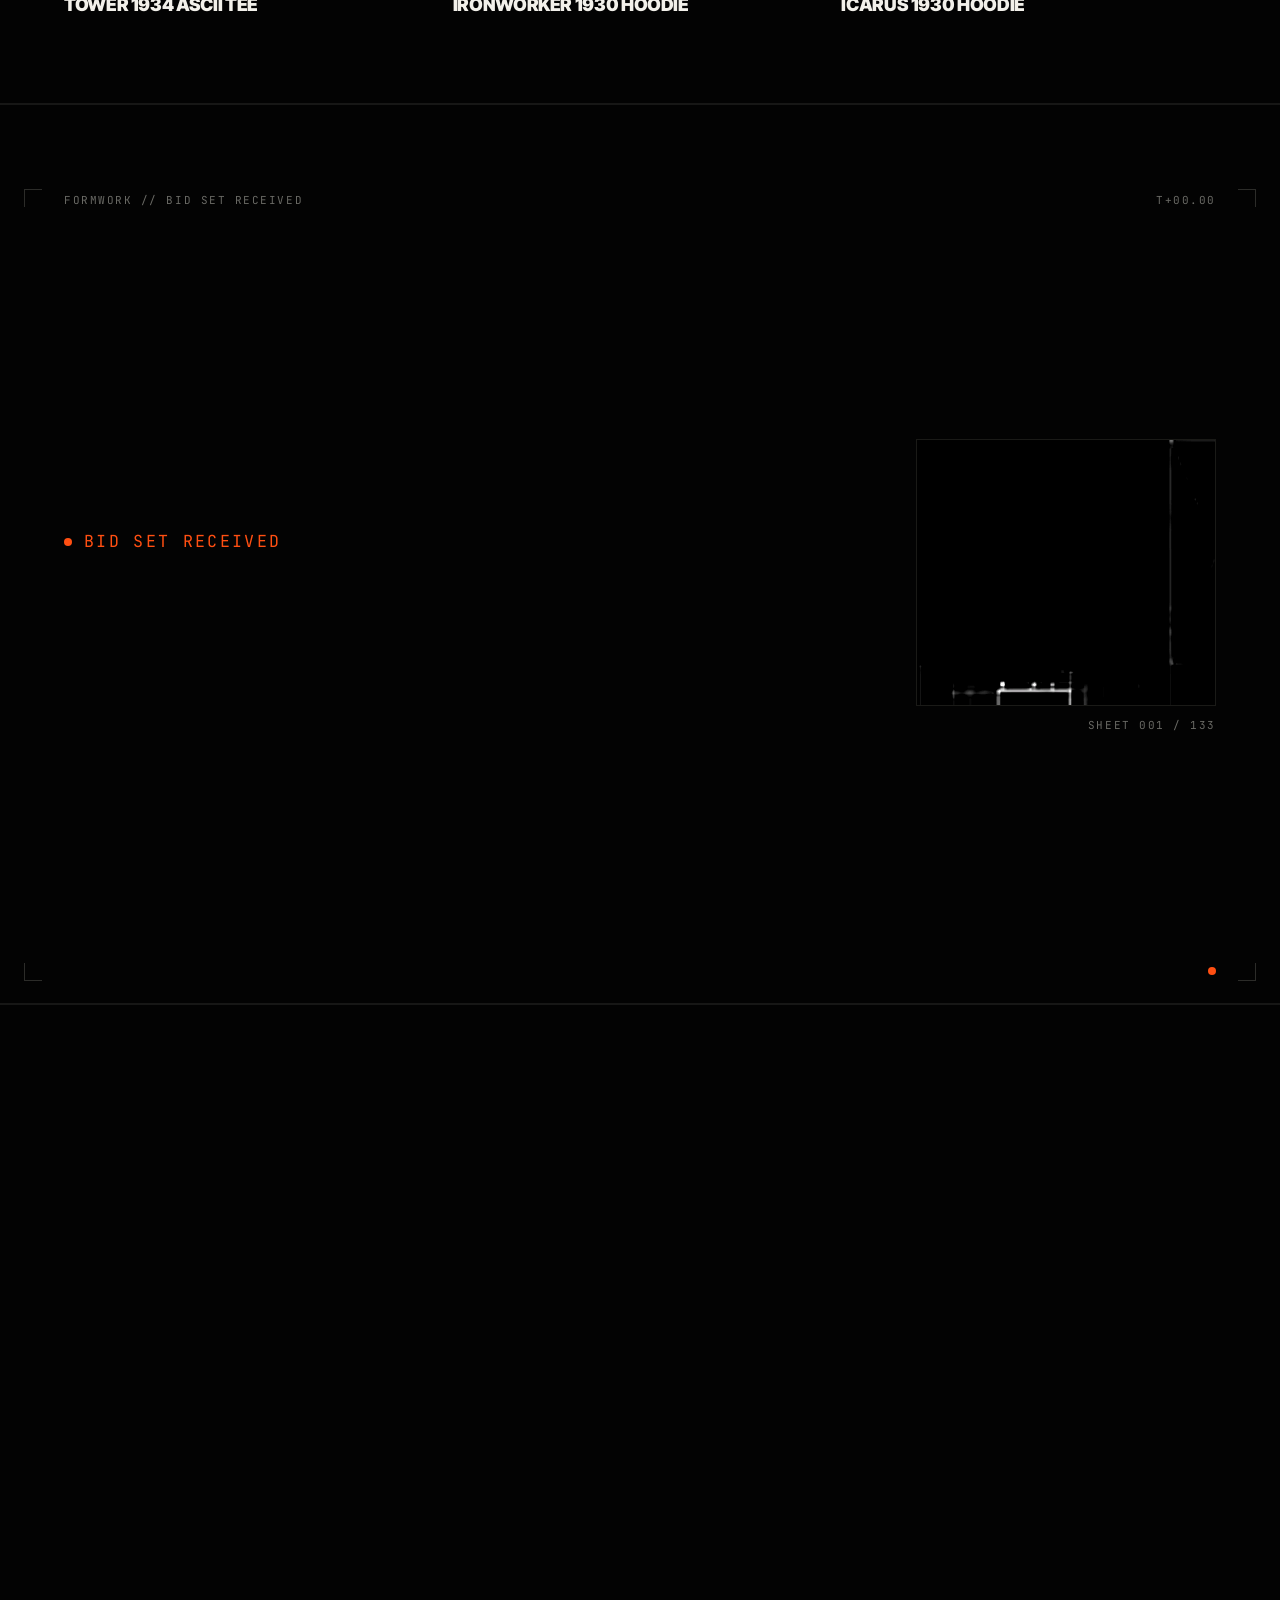
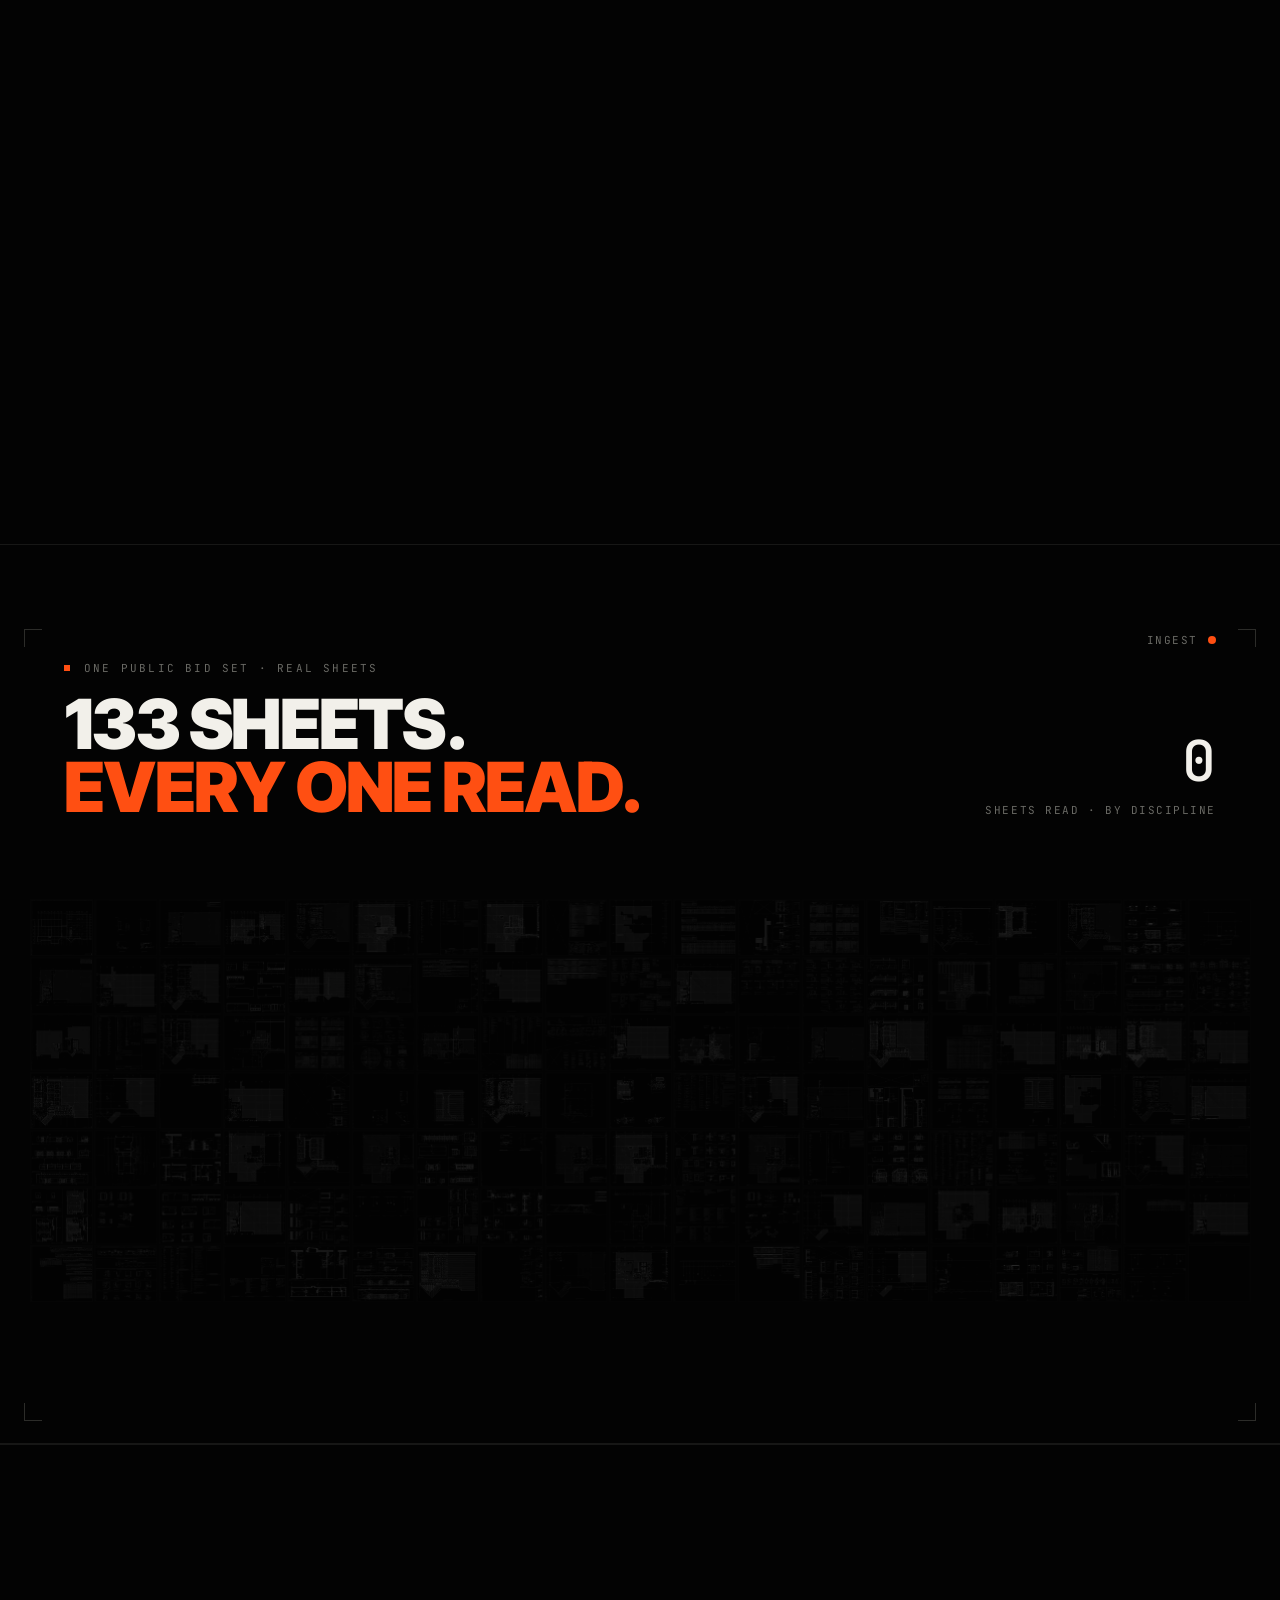
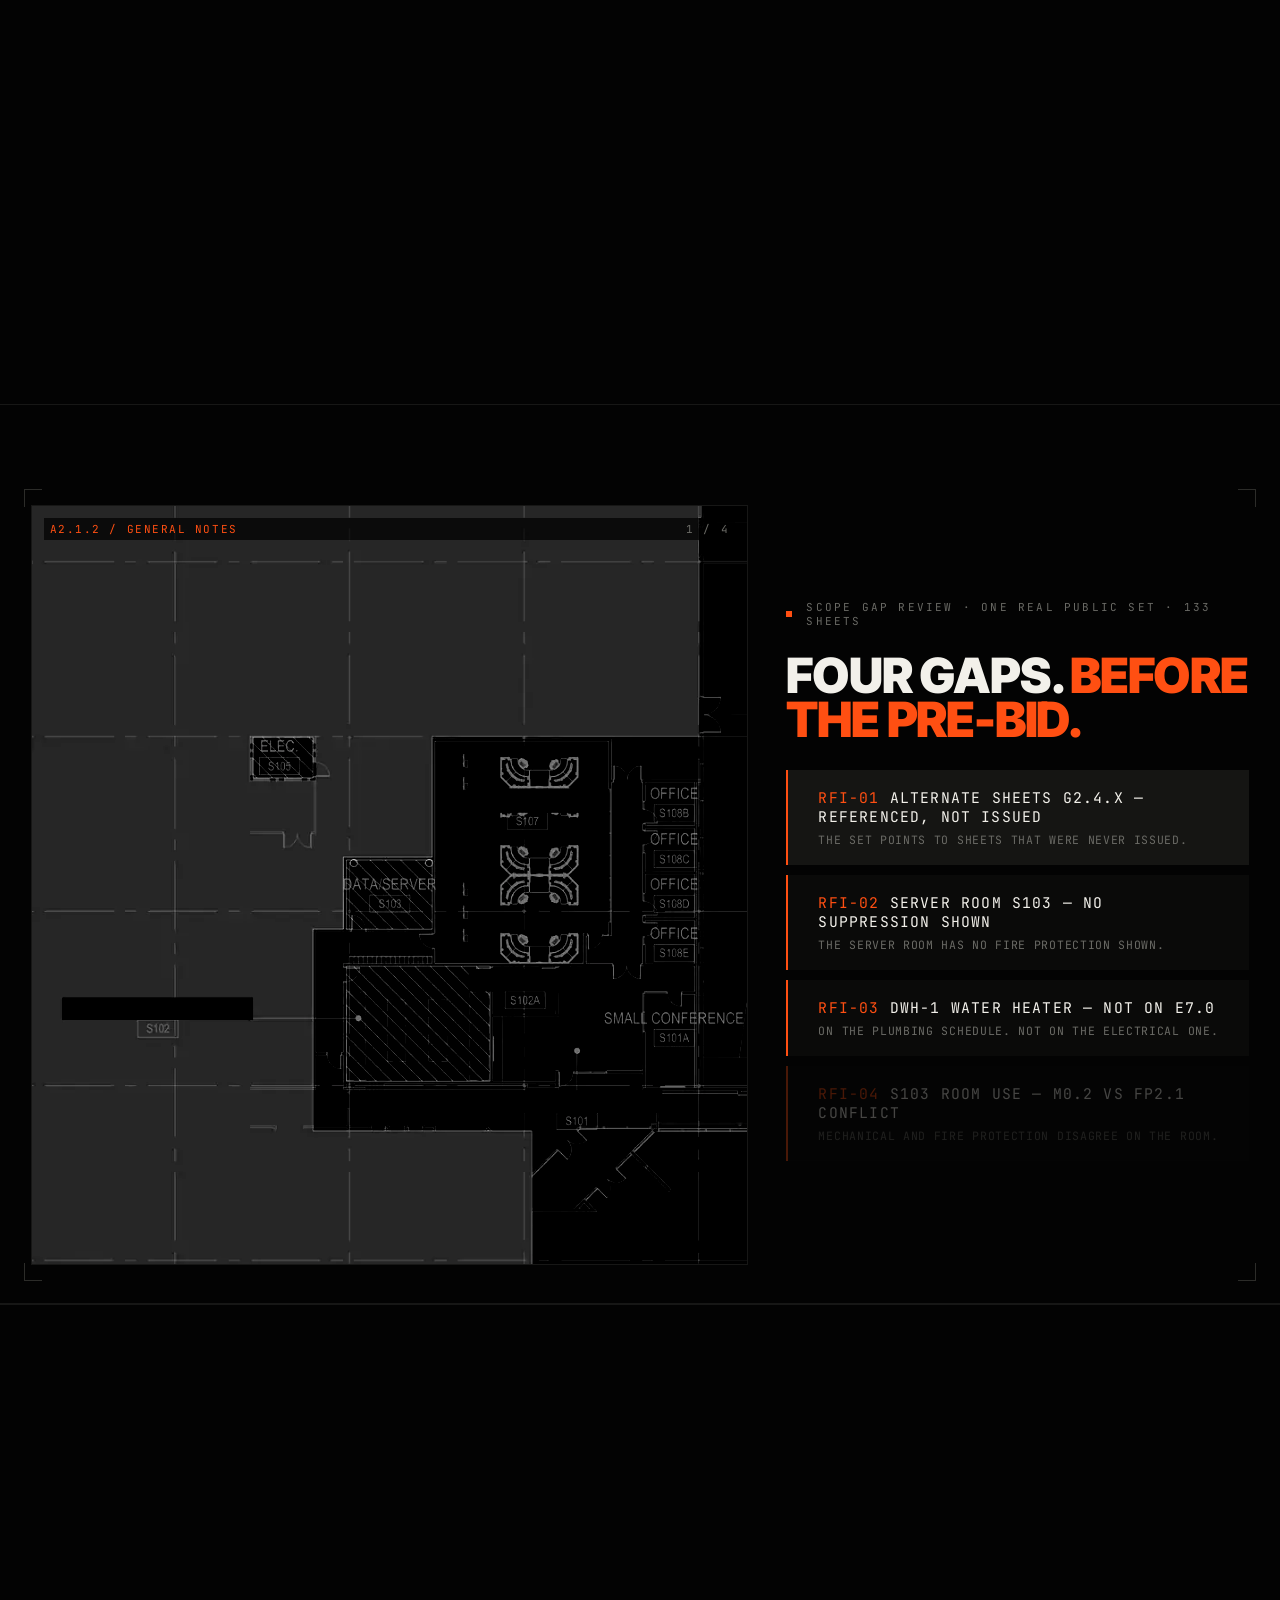
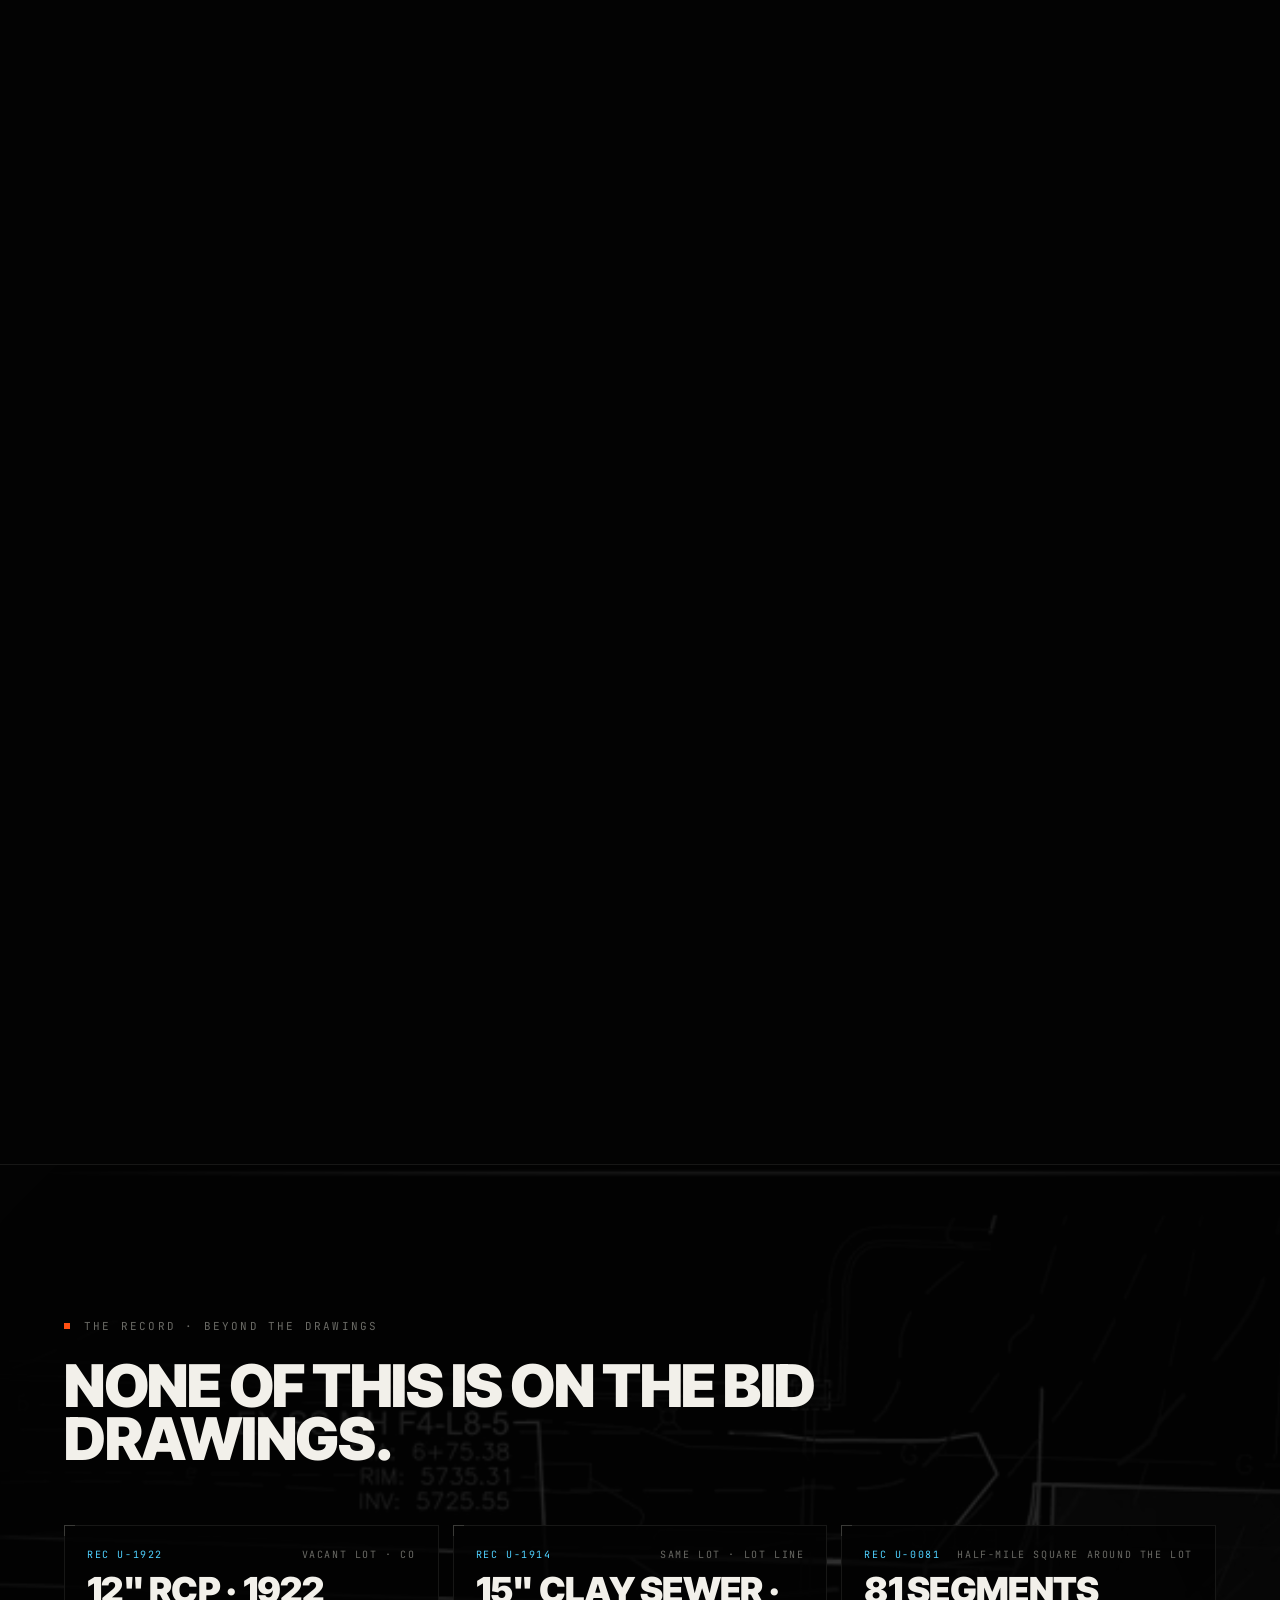
==== commit 6dfee358: "Shop: remove Tower 1928 Tee (grid, section, homepage row, files); 3-card layouts Co-Authored-By: Cla" ====
--- a/index.html
+++ b/index.html
@@ -80,7 +80,6 @@
   <div class="mhead"><div class="label mono dim">Field Series · 03 11 00 · Waitlist</div><a class="btn ghost" href="shop.html">Shop</a></div>
   <div class="mgrid">
     <a class="mcard" href="shop.html#tower1934"><span class="mimg"><img src="assets/shop/tower1934-card.webp" alt="Tower 1934 ASCII Tee, back print, worn" width="540" height="675" loading="lazy" decoding="async"></span><span class="mm"><span class="mono dim">Tee</span><b>Tower 1934 ASCII Tee</b></span></a>
-    <a class="mcard" href="shop.html#tower1928"><span class="mimg"><img src="assets/shop/tower1928-card.webp" alt="Tower 1928 Tee, back print, studio" width="540" height="675" loading="lazy" decoding="async"></span><span class="mm"><span class="mono dim">Tee</span><b>Tower 1928 Tee</b></span></a>
     <a class="mcard" href="shop.html#ironworker1930"><span class="mimg"><img src="assets/shop/ironworker1930-card.webp" alt="Ironworker 1930 Hoodie, back print, worn" width="540" height="675" loading="lazy" decoding="async"></span><span class="mm"><span class="mono dim">Hoodie</span><b>Ironworker 1930 Hoodie</b></span></a>
     <a class="mcard" href="shop.html#icarus1930"><span class="mimg"><img src="assets/shop/icarus1930-card.webp" alt="Icarus 1930 Hoodie, ASCII back print, worn" width="540" height="675" loading="lazy" decoding="async"></span><span class="mm"><span class="mono dim">Hoodie</span><b>Icarus 1930 Hoodie</b></span></a>
   </div>
--- a/assets/site.css
+++ b/assets/site.css
@@ -684,7 +684,7 @@
 .merch .mhead { display: flex; justify-content: space-between; align-items: center; gap: 16px; margin-bottom: 26px; }
 .merch .mhead .label { margin-bottom: 0; }
 .merch .mhead .btn { padding: 11px 18px; font-size: 10.5px; }
-.mgrid { display: grid; grid-template-columns: repeat(4, 1fr); gap: 14px; }
+.mgrid { display: grid; grid-template-columns: repeat(3, 1fr); gap: 14px; }
 .mcard { display: flex; flex-direction: column; gap: 12px; min-width: 0; }
 .mcard .mimg { display: block; aspect-ratio: 4 / 5; overflow: hidden; border: 1px solid var(--line); background: #0a0a09; }
 .mcard img { width: 100%; height: 100%; object-fit: cover; display: block; filter: brightness(.8); transition: filter .4s, transform .8s cubic-bezier(.2,.7,.2,1); }
@@ -701,3 +701,4 @@
 html:not(.ann-x) body:has(.ann) .hero .tag { top: calc(118px + var(--annh)); }
 html:not(.ann-x) body:has(.ann) :is(.hero, .phero) .hud.tl, html:not(.ann-x) body:has(.ann) :is(.hero, .phero) .hud.tr { top: calc(90px + var(--annh)); }
 @media (max-width: 700px) { html:not(.ann-x) body:has(.ann) .hero .tag { top: calc(86px + var(--annh)); } }
+@media (max-width: 700px) { .mgrid { scroll-padding-inline: var(--pad); } }
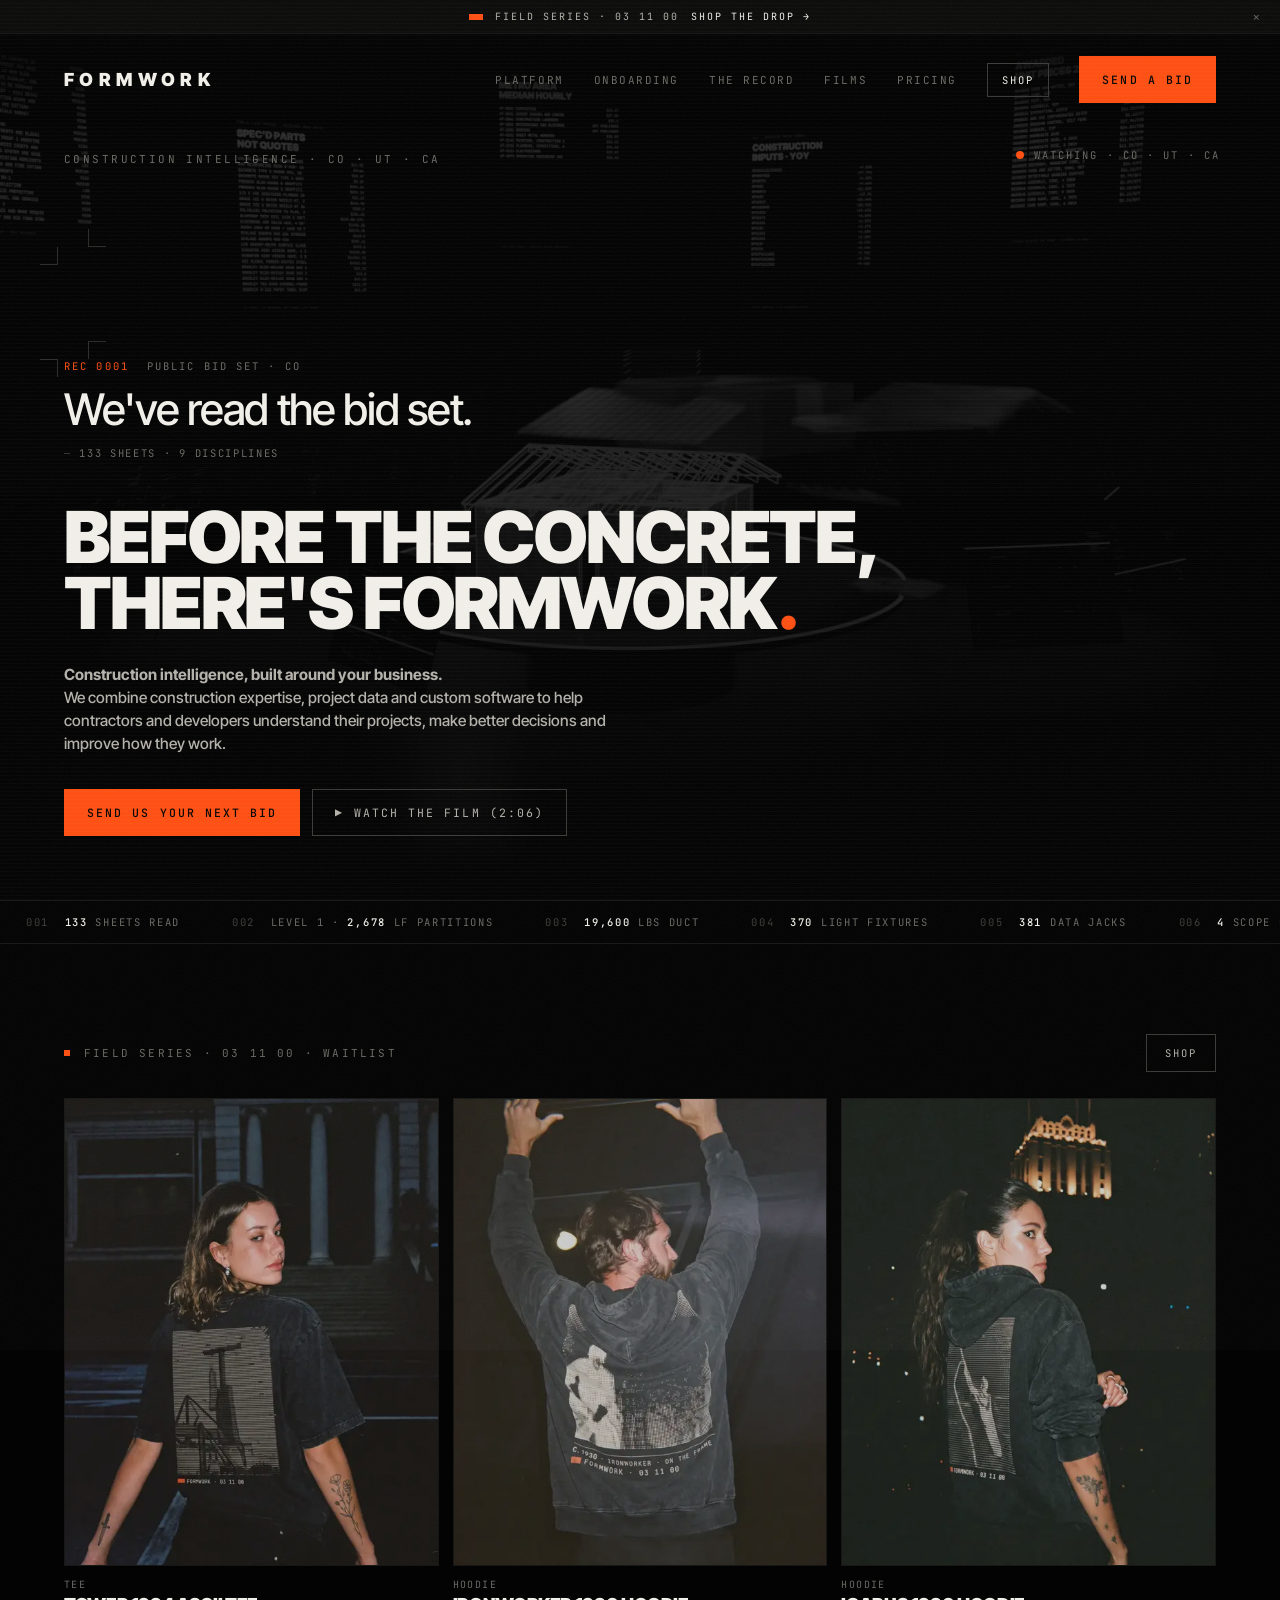
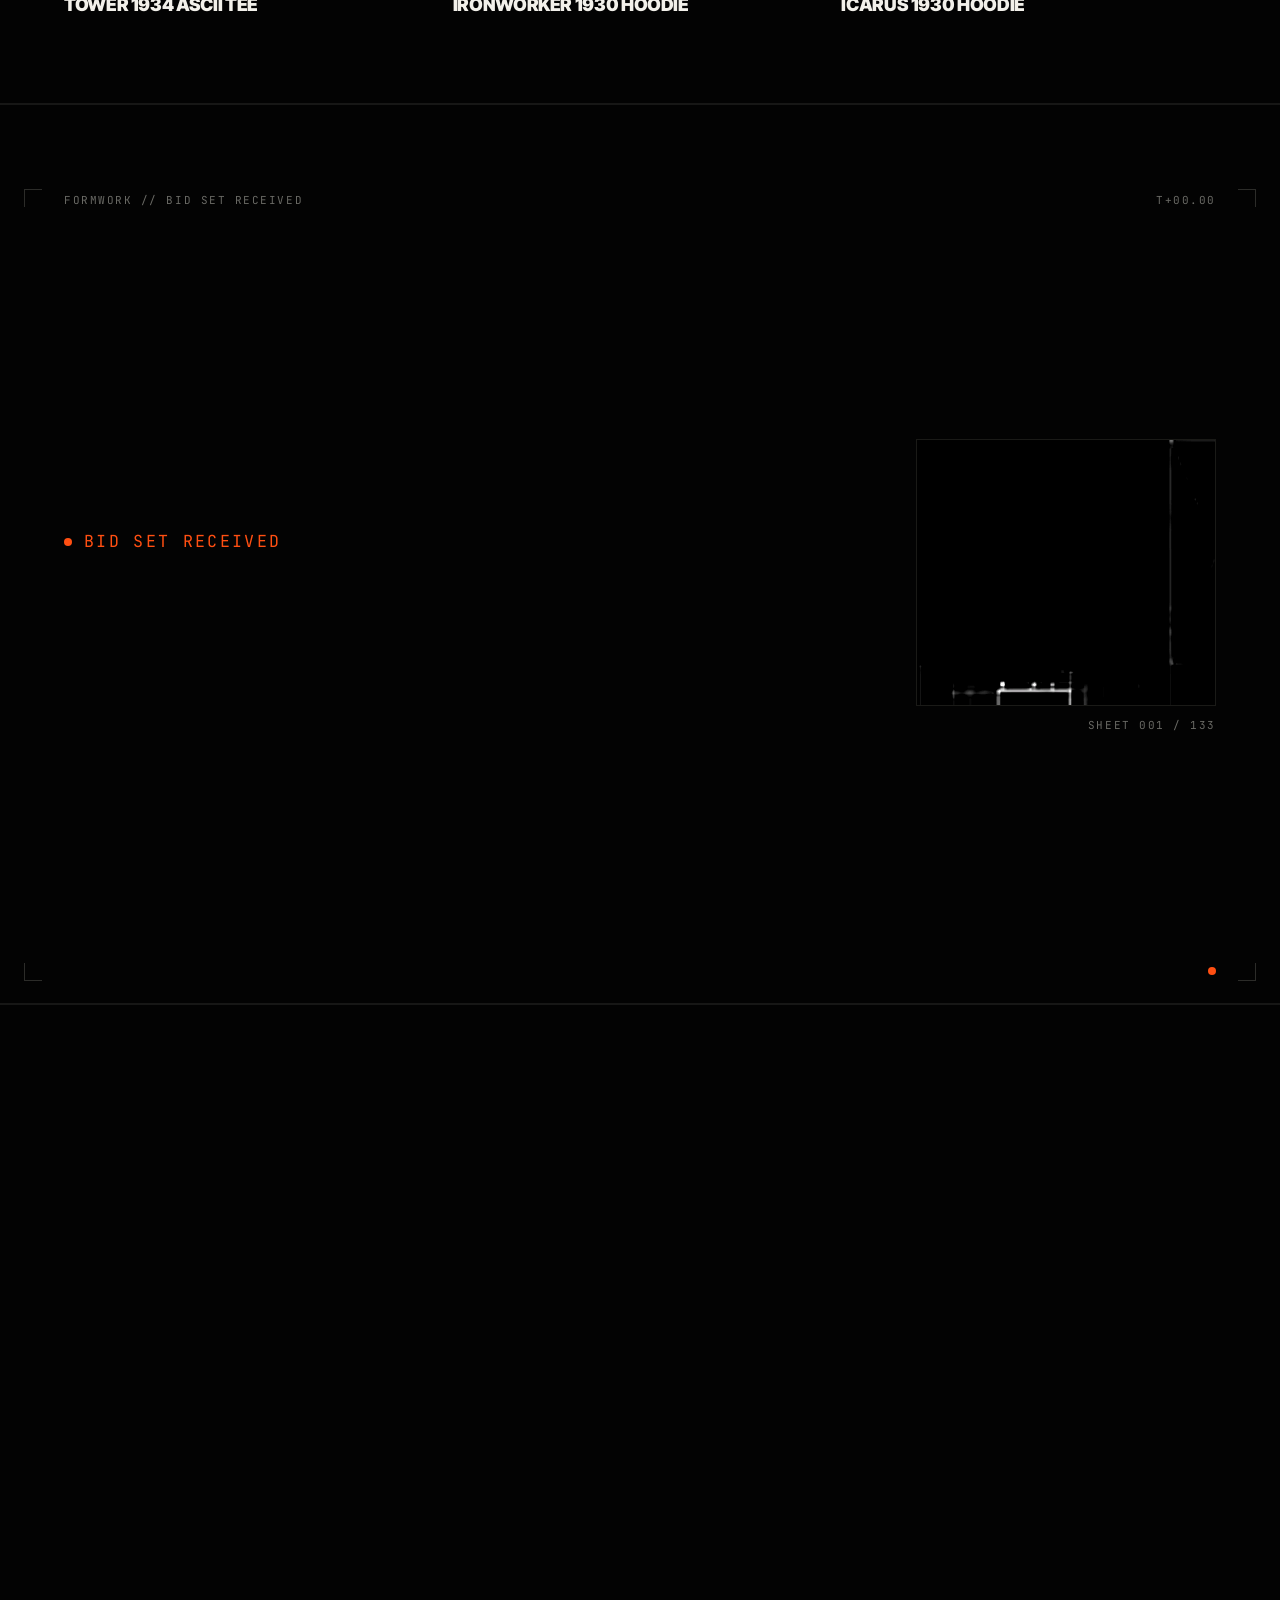
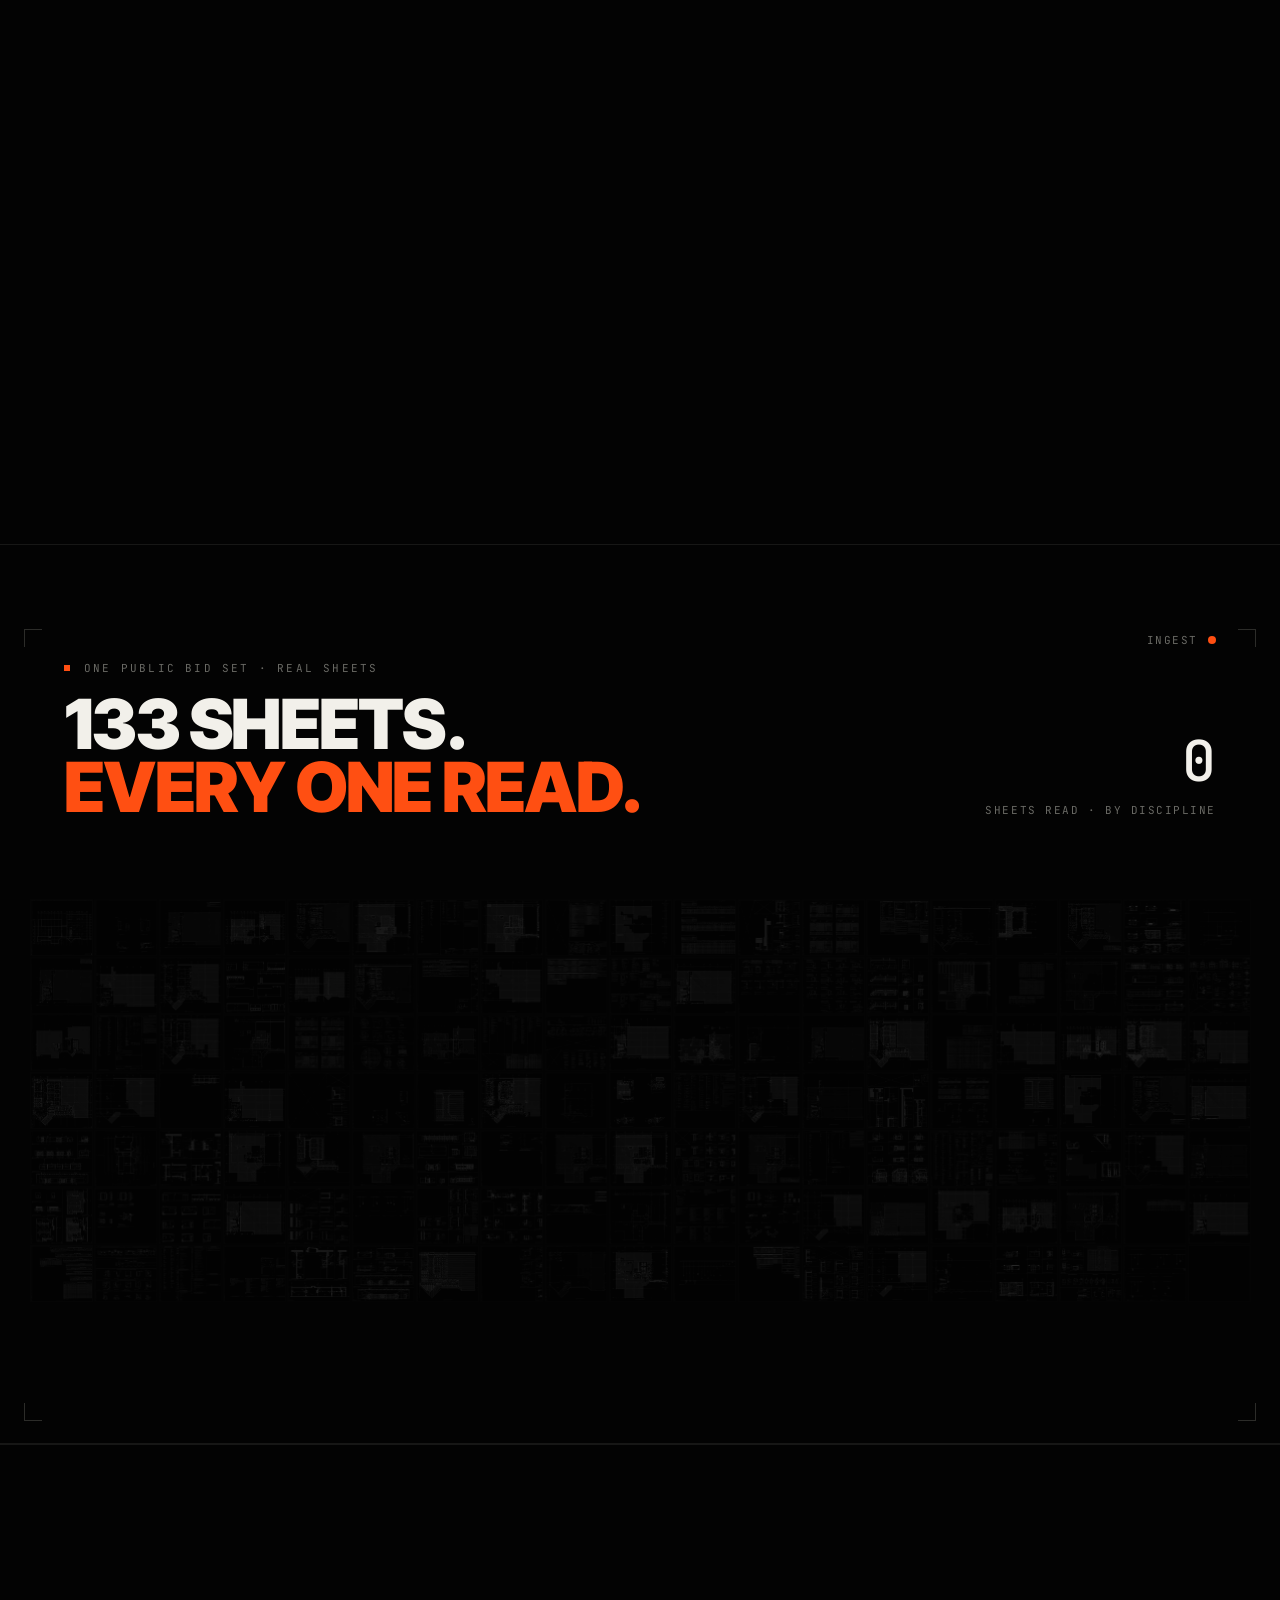
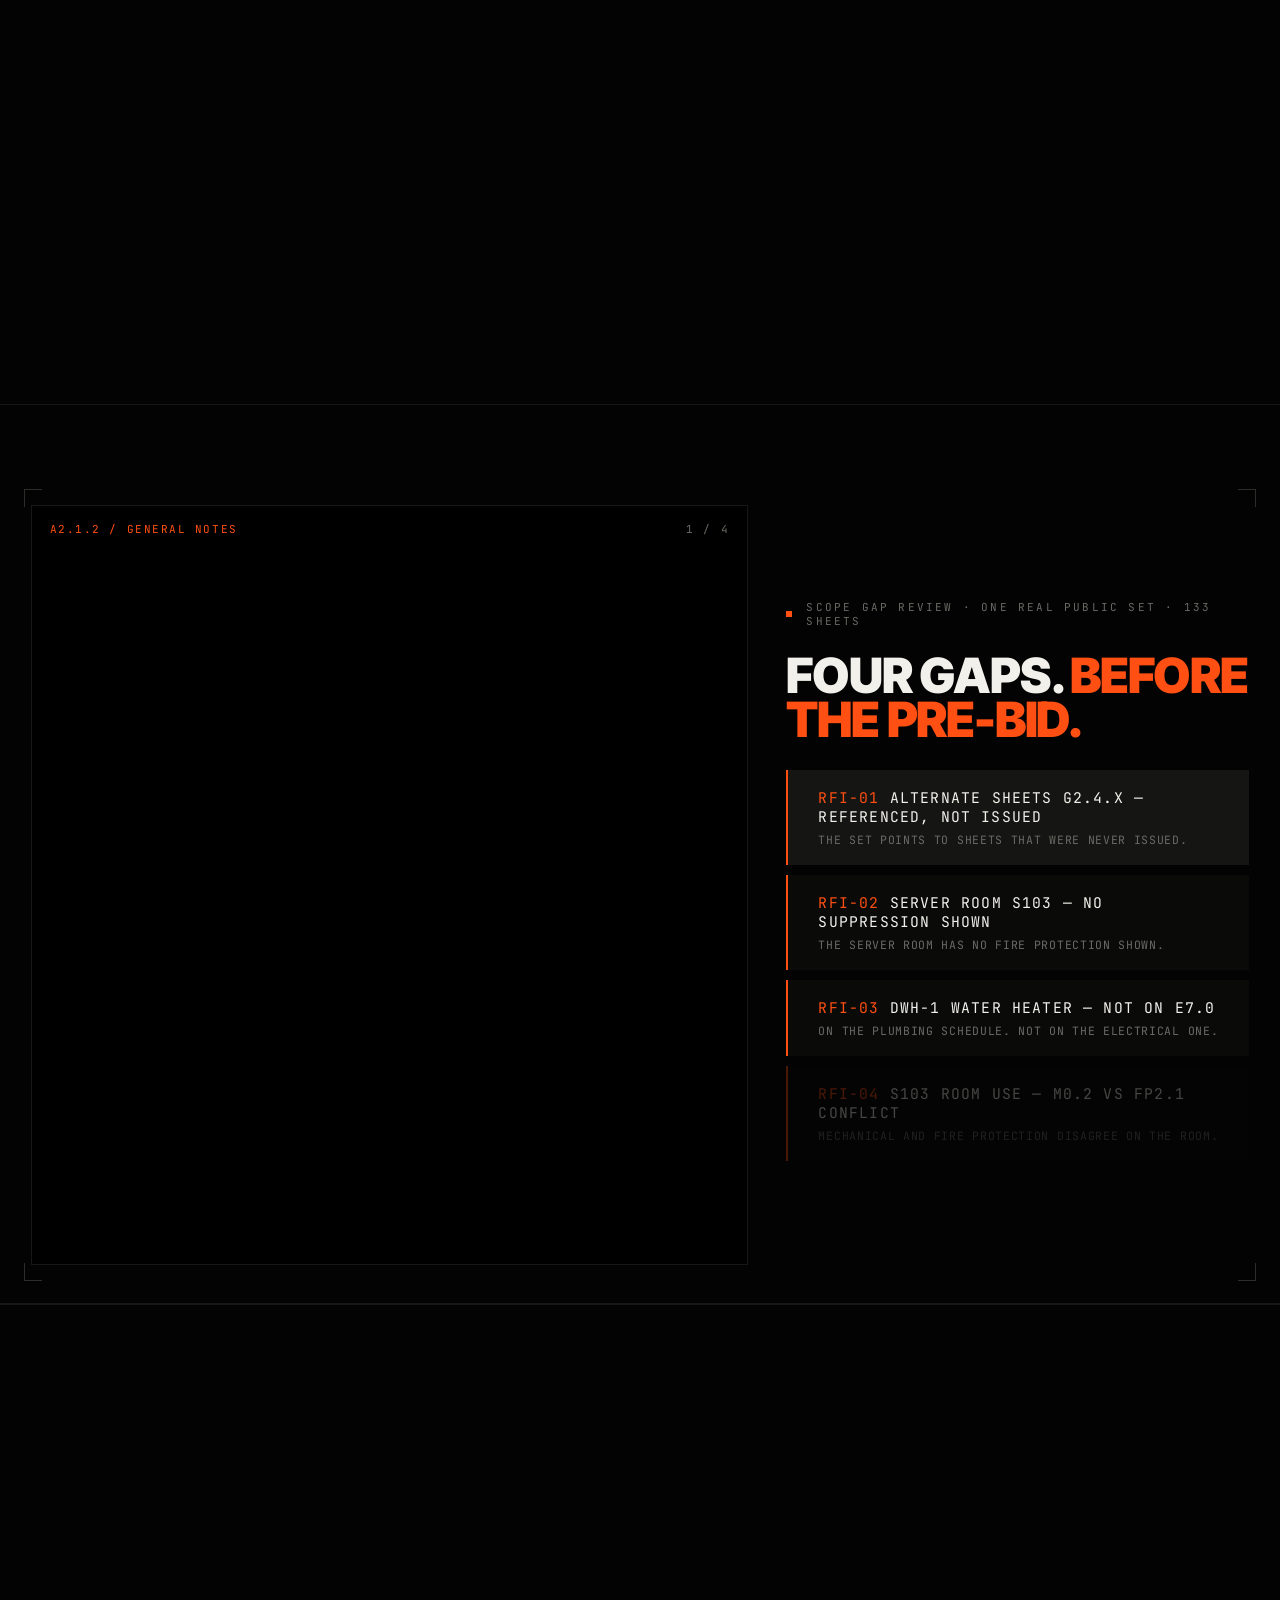
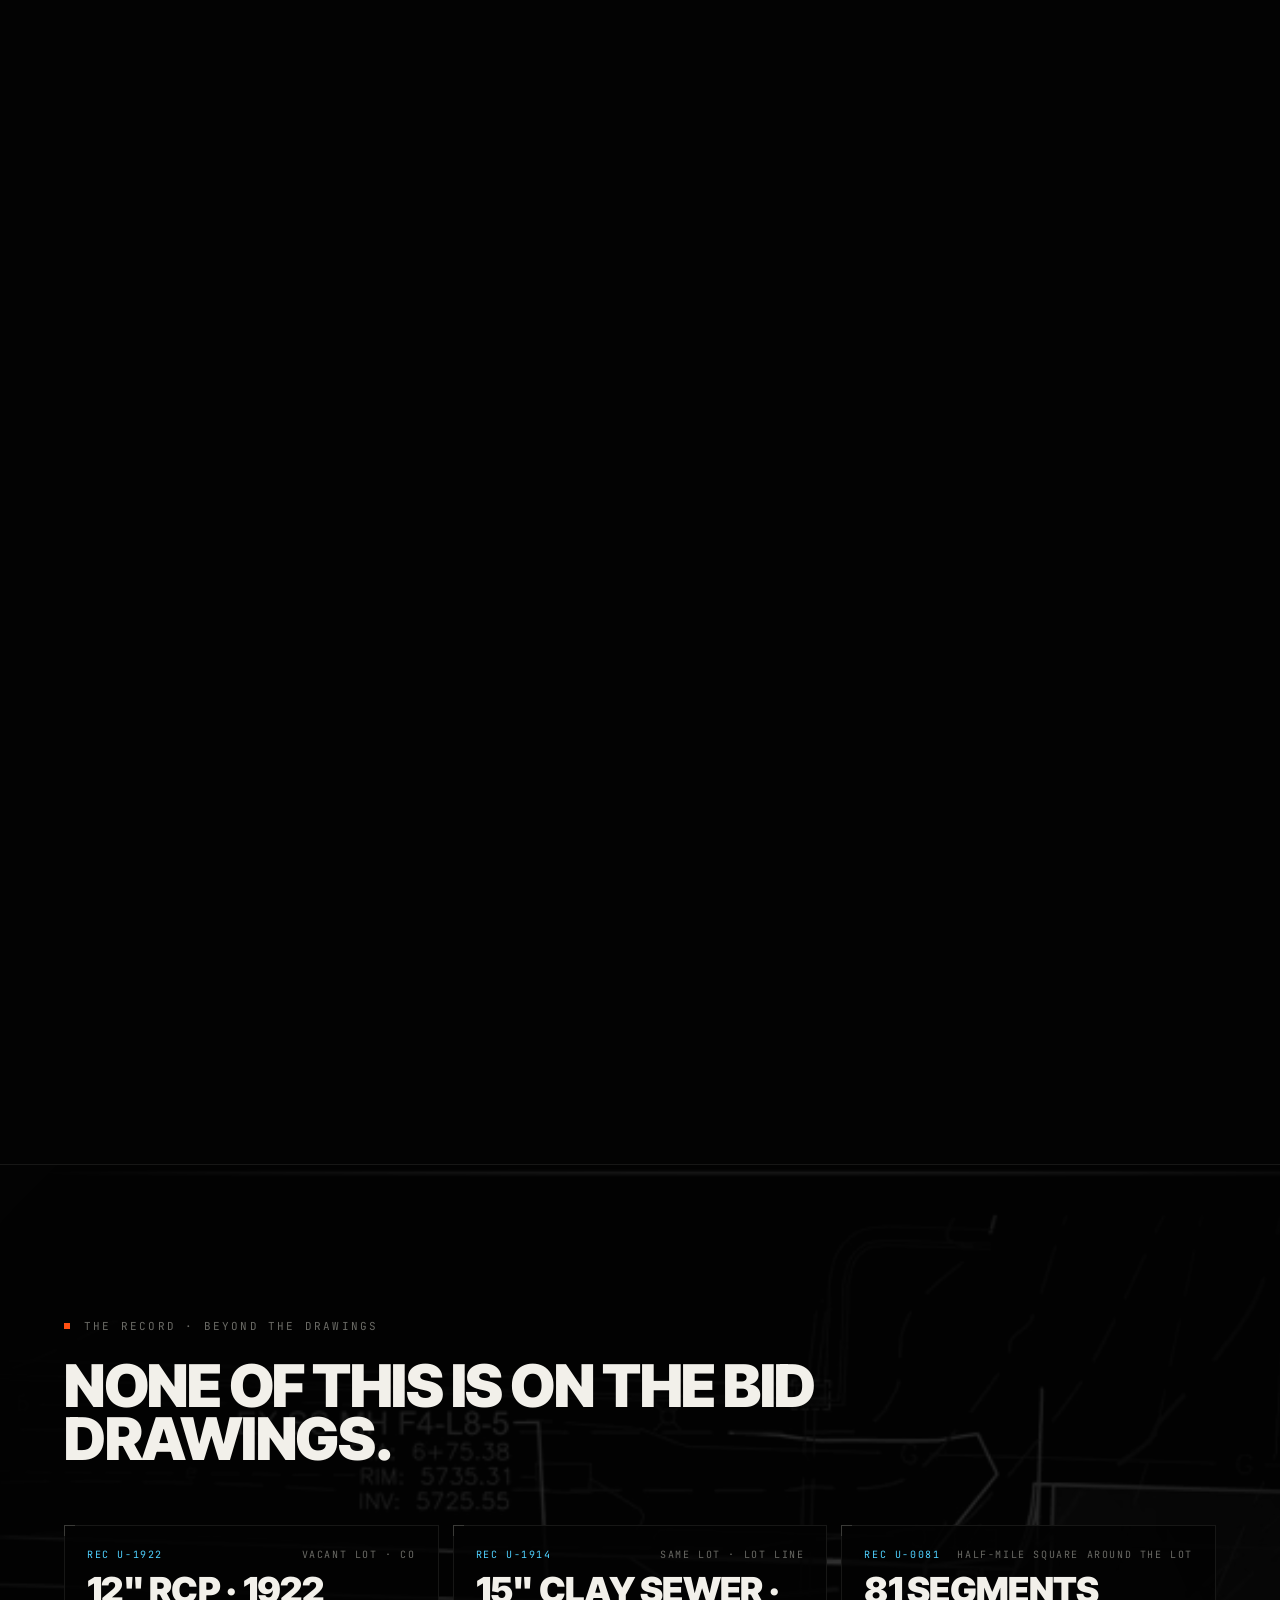
==== commit c88ddc19: "Homepage hero: ghosted assemblies loop (Option C) + Watch the film Co-Authored-By: Claude Opus 5.5 (" ====
--- a/index.html
+++ b/index.html
@@ -29,6 +29,7 @@
 <link rel="preload" as="image" href="assets/a212.webp" type="image/webp">
 <script>document.documentElement.classList.add('js');try{if(localStorage.getItem('fw-ann-x')==='1')document.documentElement.classList.add('ann-x')}catch(e){}</script>
 <link rel="stylesheet" href="assets/site.css">
+<link rel="stylesheet" href="assets/hero-video.css">
 </head>
 <body>
 <div class="ann" id="ann"><a href="shop.html" class="mono"><i class="tab" aria-hidden="true"></i><span>Field Series · 03 11 00</span><span class="go">Shop the drop →</span></a><button type="button" class="annx mono" id="annx" aria-label="Dismiss">✕</button></div>
@@ -47,9 +48,8 @@
   </div>
 </nav>
 
-<header class="hero">
-  <!-- black plan backdrop: real A2.1.2 walls (orange) then M2.1A ducts (cyan), drawn on canvas; static frame under prefers-reduced-motion -->
-  <canvas class="bg" id="heroCanvas" data-plan aria-hidden="true"></canvas>
+<header class="hero hv hv-c">
+  <div class="hv-media" aria-hidden="true"><video class="hv-video" muted loop playsinline preload="none" tabindex="-1"></video></div><i class="hv-scan" aria-hidden="true"></i>
   <i class="hud tl"></i><i class="hud tr"></i><i class="hud bl"></i><i class="hud br"></i>
   <div class="hudtxt l mono dim" aria-hidden="true"><span class="dot"></span><span>Watching · CO · UT · CA</span></div>
   <div class="hudtxt r mono dim" aria-hidden="true"><span data-hud-layer>A2.1.2 · Level 1 · Arch</span><span data-hud-t>T+00.00</span></div>
@@ -70,7 +70,7 @@
   <p class="sub"><strong>Construction intelligence, built around your business.</strong><br>We combine construction expertise, project data and custom software to help contractors and developers understand their projects, make better decisions and improve how they work.</p>
   <div class="ctas">
     <a class="btn solid" href="#send">Send us your next bid</a>
-    <button class="btn ghost" type="button" data-film="assets/films/vision.mp4" data-poster="assets/films/vision.jpg">▶ Watch · 0:39</button>
+    <button class="btn ghost hv-watch" type="button" data-film="assets/hero/howitworks.mp4" data-poster="assets/hero/howitworks.jpg">▶ Watch the film (2:06)</button>
   </div>
 </header>
 
@@ -317,5 +317,6 @@
 <div class="modal" id="modal" role="dialog" aria-modal="true" aria-label="Video player"><button class="x mono dim" id="close" type="button">Close ✕</button><video id="film" controls playsinline preload="none"></video></div>
 
 <script src="assets/site.js" defer></script>
+<script src="assets/hero-video.js" defer></script>
 </body>
 </html>
--- a/assets/hero-video.css
+++ b/assets/hero-video.css
@@ -0,0 +1,12 @@
+/* Homepage hero — Option C: ghosted loop texture (B&W baked into the loop-mono files) + slow orange scan line */
+.hv-c { --hvc-op: .30; }
+.hv-media { position: absolute; inset: 0; z-index: 0; overflow: hidden; background: #030303; }
+.hv-media video { position: absolute; inset: 0; width: 100%; height: 100%; object-fit: cover; opacity: 0; transition: opacity 1.4s ease; }
+.hv-c .hv-media video.on { opacity: var(--hvc-op); }
+.hero.hv canvas.bg, .hero.hv .hudtxt.r { display: none; }
+.hv-c .hv-scan { position: absolute; left: 0; right: 0; top: 0; height: 1px; z-index: 1; background: var(--orange); opacity: .55; box-shadow: 0 0 24px 6px rgba(255,79,18,.18); animation: hvscan 9s linear infinite; pointer-events: none; will-change: transform; }
+@keyframes hvscan { from { transform: translateY(0); } to { transform: translateY(100svh); } }
+.hv-c.hero::before { z-index: 1; background: linear-gradient(0deg, var(--bg) 3%, rgba(3,3,3,.5) 45%, rgba(3,3,3,.35) 100%); }
+.hv-watch { white-space: nowrap; }
+@media (prefers-reduced-motion: reduce) { .hv-c .hv-scan { animation: none; display: none; } }
+@media (prefers-reduced-motion: reduce) { .hv-c .hv-media::before { content: ''; position: absolute; inset: 0; background: url(hero/loop-mono-poster-960.webp) center / cover no-repeat; opacity: var(--hvc-op); } }
